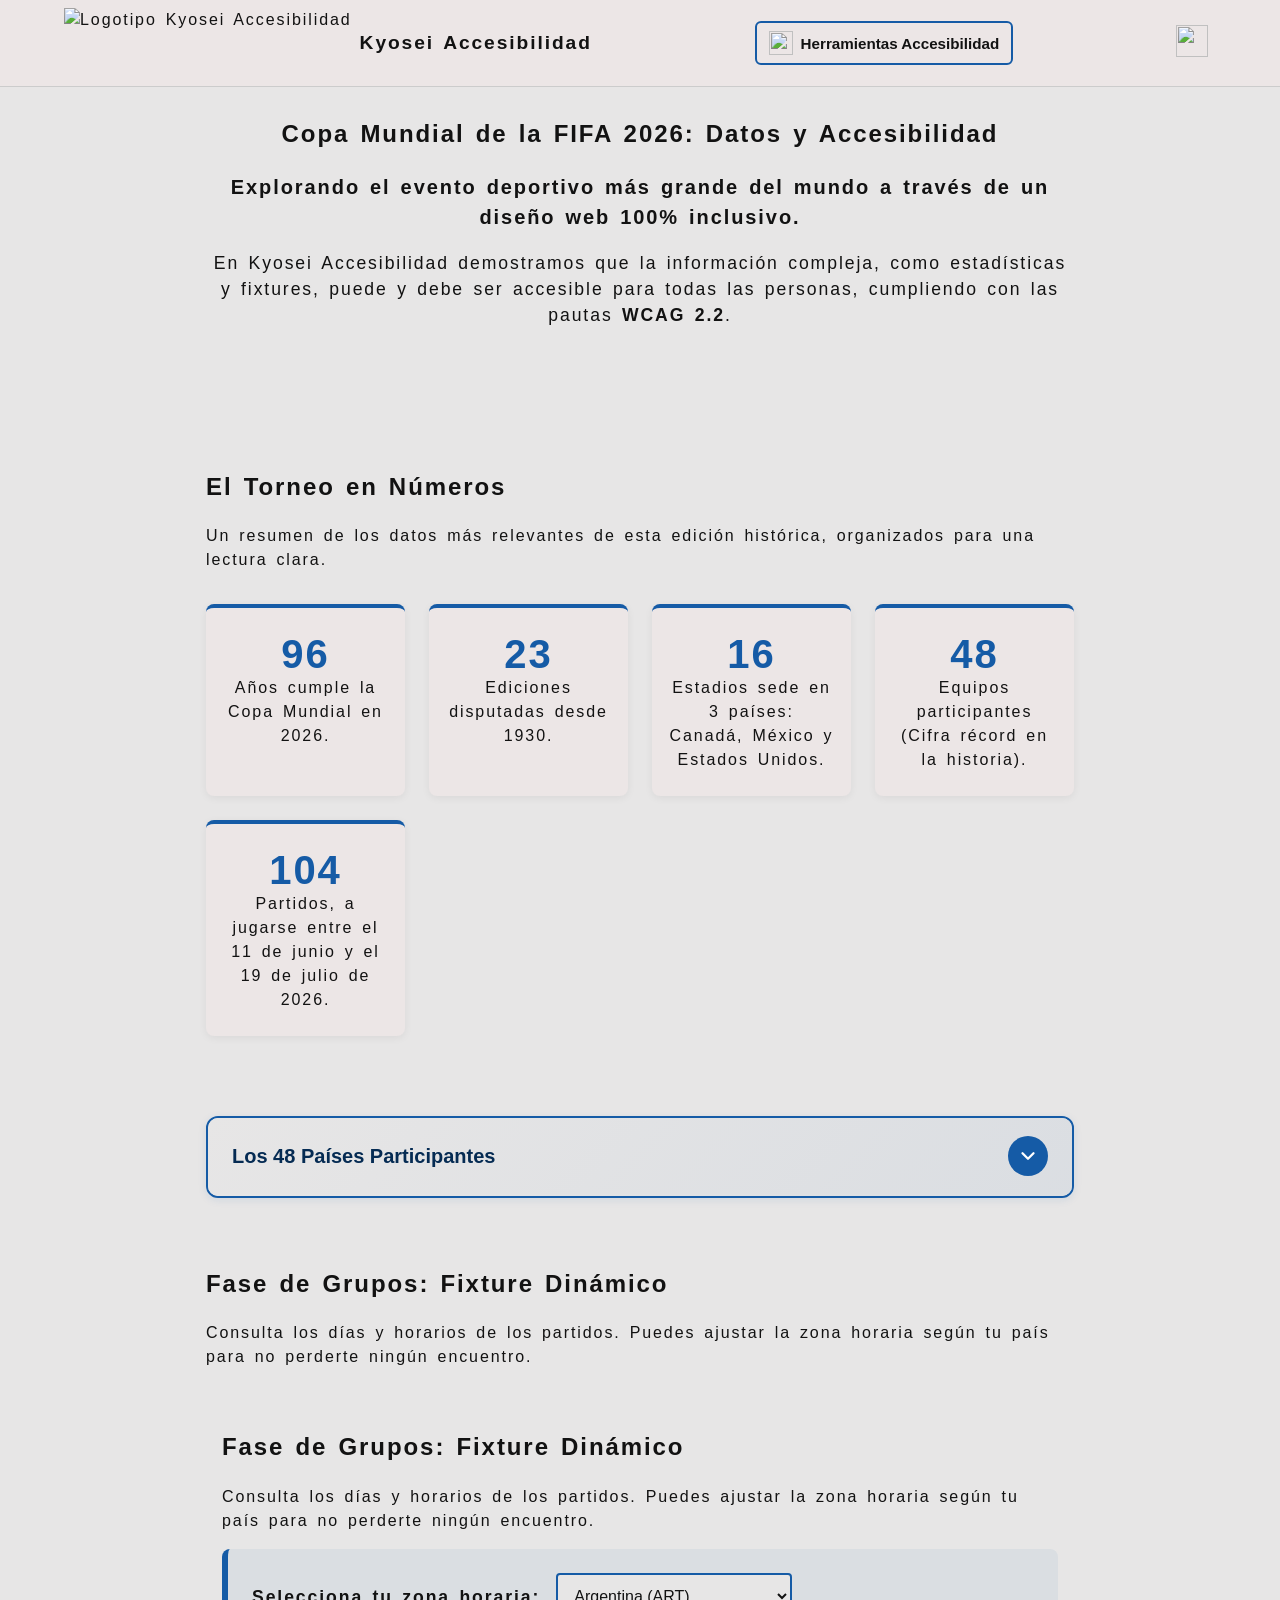
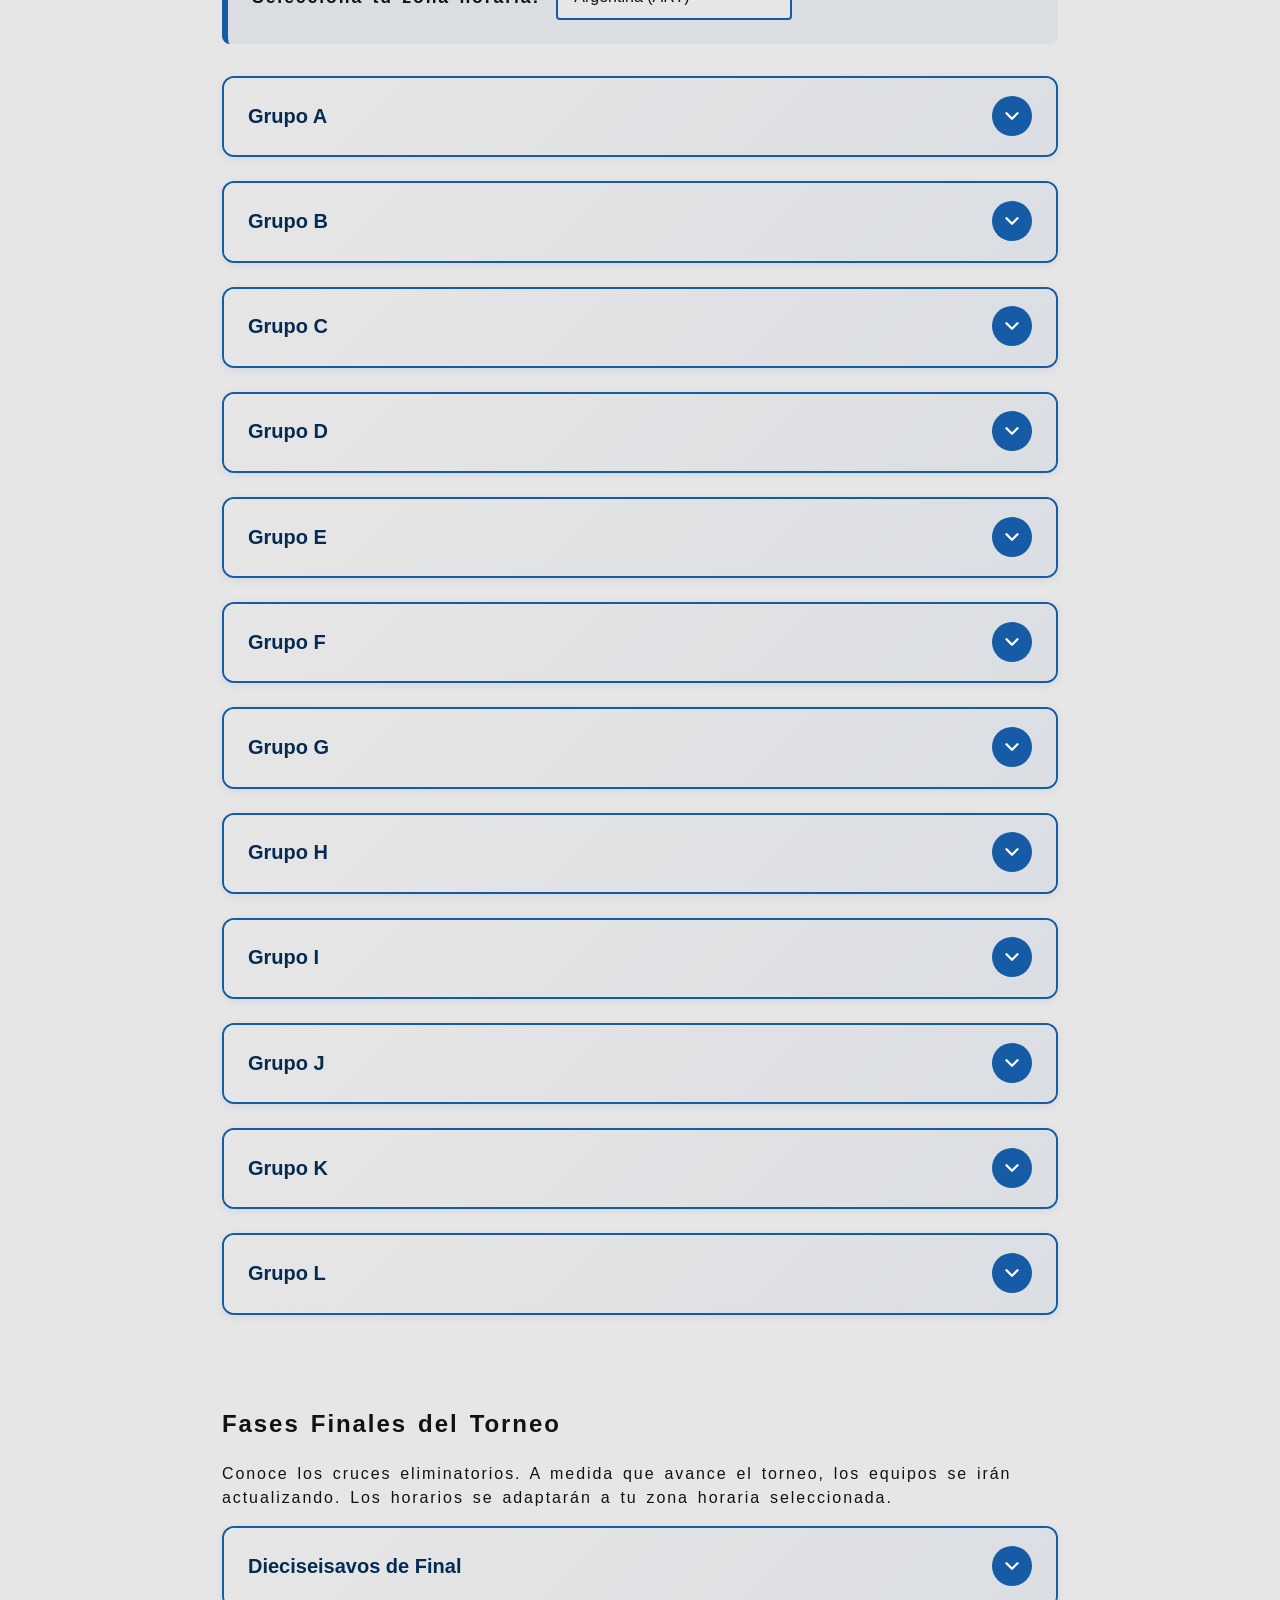
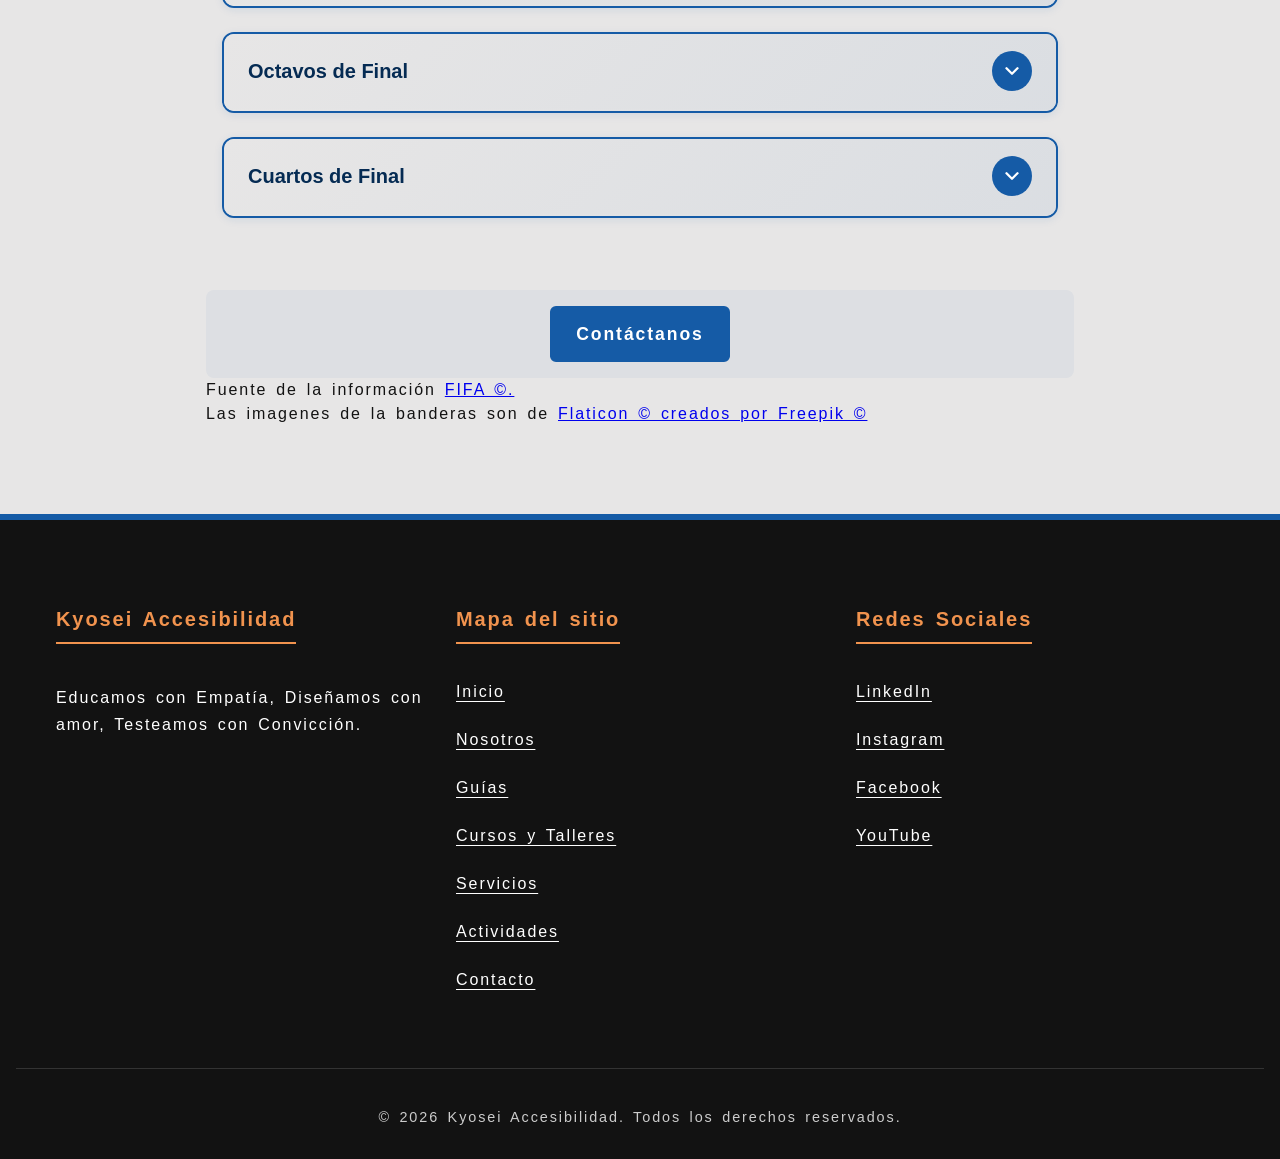
==== index.html @ 1a87c2c5 "DieciseisavosDeFinal" ====
<!DOCTYPE html>
<html lang="es">
<head>
    <meta charset="UTF-8">
    <meta name="viewport" content="width=device-width, initial-scale=1.0">
    <title>Copa Mundial FIFA 2026 Accesible | Kyosei Accesibilidad</title>
    <link rel="icon" type="image/png" sizes="32x32" href="/./img/iconologo.ico">

    <link rel="stylesheet" href="style.css">

    <meta name="description" content="Toda la información sobre la Copa Mundial de la FIFA 2026, presentada bajo estrictos estándares de accesibilidad digital WCAG 2.2.">
    <meta name="keywords" content="Mundial 2026, FIFA, accesibilidad digital, WCAG 2.2, diseño inclusivo, países participantes mundial">
    <meta name="author" content="Kyosei Accesibilidad">
    <link rel="canonical" href="https://www.kyoseiaccesibilidad.com/index.html">

    <meta name="accessibility" content="WCAG 2.2 AAA">
    <meta name="dcterms.rightsHolder" content="Kyosei Accesibilidad">
</head>
<body>
<header class="main-header" id="header-root">
    <div class="header-container">
        <a href="/./index.html" class="logo-link">
            <img src="/./img/logo-kyosei-con-fondo-circular.png" alt="Logotipo Kyosei Accesibilidad" class="logo-img" height="60">
            <span class="company-name">Kyosei Accesibilidad</span>
        </a>

        <nav id="main-menu" class="main-nav" aria-label="Menú principal de navegación">
            <ul class="nav-list">
                <li><a href="/./index.html" class="nav-link">Inicio</a></li>
                <li><a href="/./pages/nosotros.html" class="nav-link">Nosotros</a></li>
                <li><a href="/./pages/recursos.html" class="nav-link">Recursos</a></li> 
                <li><a href="/./pages/cursosytalleres.html" class="nav-link">Cursos y Talleres</a></li>
                <li><a href="/./pages/servicios.html" class="nav-link current" aria-current="page">Servicios</a></li>
                <li><a href="/./pages/actividades.html" class="nav-link">Actividades</a></li>
                <li><a href="/./pages/contacto.html" class="nav-link">Contacto</a></li>
            </ul>
        </nav>

        <div class="accessibility-wrapper">
                <button id="acc-menu-toggle" class="btn-tools" aria-controls="acc-panel" aria-expanded="false" aria-haspopup="dialog">
                    <img src="/./img/accesibilidad-universal.svg" alt="" class="icon-img" aria-hidden="true" width="24" height="24">
                    <span class="visible-text">Herramientas Accesibilidad</span>
                </button>
                
                <div id="acc-panel" class="acc-panel" role="dialog" aria-labelledby="acc-title" hidden>
                    <h2 id="acc-title" class="sr-only">Panel de preferencias de accesibilidad</h2>
                    <button type="button" id="accCloseBtn" class="acc-close-btn" aria-label="Cerrar panel de accesibilidad">
                        <span aria-hidden="true">&times;</span>
                    </button>
                    
                    <div class="acc-control-group">
                        <span class="acc-label" id="theme-label">Tema Visual</span>
                            <button type="button" id="dark-mode-toggle" class="acc-btn-full" aria-pressed="false">
                                 Activar Modo Oscuro
                             </button>
                    </div>

                    <fieldset class="acc-control-group">
                    <legend class="acc-label">Tamaño de texto</legend>
                    <div class="acc-btn-row">
                        <button type="button" id="btn-fs-decrease" aria-describedby="desc-fs-decrease">A-</button>
                        <span id="desc-fs-decrease" class="sr-only">Reducir tamaño de texto</span>
                        <button type="button" id="btn-fs-reset" aria-describedby="desc-fs-reset">A</button>
                        <span id="desc-fs-reset" class="sr-only">Restablecer tamaño de texto</span>
                        <button type="button" id="btn-fs-increase" aria-describedby="desc-fs-increase">A+</button>
                        <span id="desc-fs-increase" class="sr-only">Aumentar tamaño de texto</span>
                    </div>
                </fieldset>
                    <fieldset class="acc-control-group">
                        <legend class="acc-label">Interlineado</legend>
                        <div class="acc-btn-row">
                            <button type="button" id="btn-lh-decrease" aria-describedby="desc-lh-decrease">↔-</button>
                            <span id="desc-lh-decrease" class="sr-only">Reducir interlineado</span>
                            <button type="button" id="btn-lh-reset" aria-describedby="desc-lh-reset">↔</button>
                            <span id="desc-lh-reset" class="sr-only">Restablecer interlineado</span>
                            <button type="button" id="btn-lh-increase" aria-describedby="desc-lh-increase">↔+</button>
                            <span id="desc-lh-increase" class="sr-only">Aumentar interlineado</span>
                        </div>
                    </fieldset>

                    <fieldset class="acc-control-group">
                        <legend class="acc-label">Espaciado de letras</legend>
                        <div class="acc-btn-row">
                            <button type="button" id="btn-ls-decrease" aria-describedby="desc-ls-decrease">T-</button>
                            <span id="desc-ls-decrease" class="sr-only">Reducir espaciado de letras</span>
                            <button type="button" id="btn-ls-reset" aria-describedby="desc-ls-reset">T</button>
                            <span id="desc-ls-reset" class="sr-only">Restablecer espaciado de letras</span>
                            <button type="button" id="btn-ls-increase" aria-describedby="desc-ls-increase">T+</button>
                            <span id="desc-ls-increase" class="sr-only">Aumentar espaciado de letras</span>
                        </div>
                    </fieldset>
                   
                    <div class="acc-control-group">
                        <span class="acc-label" id="ruler-label">Ayudas de lectura</span>
                        <button type="button" id="toggle-ruler" class="acc-btn-full" aria-pressed="false">
                            Activar Regla de Lectura
                        </button>
                    </div>
                </div>
            </div>

            <button type="button" id="mobile-menu-toggle" class="icon-button mobile-menu-toggle" aria-controls="main-menu" aria-expanded="false" aria-label="Abrir menú de navegación">
                <img src="/img/menu_burger.svg" alt="" class="burger-icon" aria-hidden="true" width="32" height="32">
            </button>
        </div>
</header>    


<main id="main-content" tabindex="-1">
    
    <section class="fixture-intro content-wrapper">
        <h1 id="fixture-title">Copa Mundial de la FIFA 2026: Datos y Accesibilidad</h1>
        <p class="hero-lead">
            Explorando el evento deportivo más grande del mundo a través de un diseño web 100% inclusivo.
        </p>
        <p class="hero-description">
            En Kyosei Accesibilidad demostramos que la información compleja, como estadísticas y fixtures, puede y debe ser accesible para todas las personas, cumpliendo con las pautas <strong>WCAG 2.2</strong>.
                </p>
    </section>

    <section class="resource-section" aria-labelledby="titulo-estadisticas">
        <h2 id="titulo-estadisticas">El Torneo en Números</h2>
        <p>Un resumen de los datos más relevantes de esta edición histórica, organizados para una lectura clara.</p>
        
        <ul class="stats-grid" aria-label="Estadísticas principales del Mundial 2026">
            <li class="stat-card">
                <span class="stat-number">96</span>
                <span>Años cumple la Copa Mundial en 2026.</span>
            </li>
            <li class="stat-card">
                <span class="stat-number">23</span>
                <span>Ediciones disputadas desde 1930.</span>
            </li>
            <li class="stat-card">
                <span class="stat-number">16</span>
                <span>Estadios sede en 3 países: Canadá, México y Estados Unidos.</span>
            </li>
            <li class="stat-card">
                <span class="stat-number">48</span>
                <span>Equipos participantes (Cifra récord en la historia).</span>
            </li>
            <li class="stat-card">
                <span class="stat-number">104</span>
                <span>Partidos, a jugarse entre el 11 de junio y el 19 de julio de 2026.</span>
            </li>
        </ul>
    </section>

    <section class="resource-section" aria-labelledby="titulo-paises-participantes">
        <div class="accessible-accordion">
            <h2 id="titulo-paises-participantes" class="accordion-heading">
                <button
                    class="accordion-trigger"
                    aria-expanded="false"
                    aria-controls="panel-paises"
                    id="btn-paises"
                >
                    <span class="accordion-title-text">Los 48 Países Participantes</span>
                    <span class="accordion-chevron" aria-hidden="true">
                        <svg viewBox="0 0 24 24" width="22" height="22" focusable="false" aria-hidden="true">
                            <polyline points="6 9 12 15 18 9" stroke="currentColor" stroke-width="2.5" stroke-linecap="round" stroke-linejoin="round" fill="none"/>
                        </svg>
                    </span>
                </button>
            </h2>

            <div 
                class="accordion-panel"
                id="panel-paises"
                role="region"
                aria-labelledby="btn-paises"
                hidden
            >
                <div class="accordion-panel-inner">
                    <h3>Lista Oficial de Selecciones Clasificadas</h3>
                    <p>A continuación se detallan las 48 selecciones que competirán en el Mundial 2026, ordenadas alfabéticamente.</p>
                    
                    <ul class="countries-grid">
                        <li>Alemania <img src="./mundial/alemania.png" alt=" "></li>
                        <li>Arabia Saudita <img src="./mundial/arabia-saudita.png" alt=" "></li>
                        <li>Argelia <img src="./mundial/argelia.png" alt=""></li>
                        <li>Argentina <img src="./mundial/argentina.png" alt=""></li>
                        <li>Australia <img src="./mundial/australia.png" alt=""></li>
                        <li>Austria <img src="./mundial/austria.png" alt=""></li>
                        <li>Bélgica <img src="./mundial/belgica.png" alt=""></li>
                        <li>Bosnia y Herzegovina <img src="./mundial/bosnia-y-herzegovina.png" alt=""></li>
                        <li>Brasil <img src="./mundial/brasil.png" alt=""></li>
                        <li>Cabo Verde <img src="./mundial/cabo-verde (1).png" alt=""></li>
                        <li>Canadá <img src="./mundial/canada" alt=""></li>
                        <li>Colombia <img src="./mundial/colombia.png" alt=""></li>
                        <li>Corea del Sur <img src="./mundial/corea-del-sur.png" alt=""></li>
                        <li>Costa de Marfil <img src="./mundial/costa-de-marfil.png" alt=""></li>
                        <li>Croacia <img src="./mundial/croacia.png" alt=""></li>
                        <li>Curazao <img src="./mundial/curazao.png" alt=""></li>
                        <li>Ecuador <img src="./mundial/ecuador.png" alt=""></li>
                        <li>Egipto <img src="./mundial/egipto.png" alt=""></li>
                        <li>Escocia <img src="./mundial/escocia.png" alt=""></li>
                        <li>España <img src="./mundial/espania.png" alt=""></li>
                        <li>Estados Unidos <img src="./mundial/estados-unidos.png" alt=""></li>
                        <li>Francia <img src="./mundial/francia.png" alt=""></li>
                        <li>Ghana <img src="./mundial/ghana.png" alt=""></li>
                        <li>Haití <img src="./mundial/haiti.png" alt=""></li>
                        <li>Inglaterra <img src="./mundial/reino-unido.png" alt=""></li>
                        <li>Irak <img src="./mundial/irak.png" alt=""></li>
                        <li>Irán <img src="./mundial/iran.png" alt=""></li>
                        <li>Japón <img src="./mundial/japon.png" alt=""></li>
                        <li>Jordania <img src="./mundial/jordania.png" alt=""></li>
                        <li>Marruecos <img src="./mundial/marruecos.png" alt=""></li>
                        <li>México <img src="./mundial/mexico.png" alt=""></li>
                        <li>Noruega <img src="./mundial/noruega.png" alt=""></li>
                        <li>Nueva Zelanda <img src="./mundial/nueva-zelanda.png" alt=""></li>
                        <li>Países Bajos <img src="./mundial/paises-bajos.png" alt=""></li>
                        <li>Panamá <img src="./mundial/panama.png" alt=""></li>
                        <li>Paraguay <img src="./mundial/paraguay.png" alt=""></li>
                        <li>Portugal <img src="./mundial/portugal.png" alt=""></li>
                        <li>Qatar <img src="./mundial/qatar.png" alt=""></li>
                        <li>República Checa <img src="./mundial/republica-checa.png" alt=""></li>
                        <li>República del Congo <img src="./mundial/republica-democratica-del-congo.png" alt=""></li>
                        <li>Senegal <img src="./mundial/senegal.png" alt=""></li>
                        <li>Sudáfrica <img src="./mundial/sudafrica.png" alt=""></li>
                        <li>Suecia <img src="./mundial/suecia.png" alt=""></li>
                        <li>Suiza <img src="./mundial/suiza.png" alt=""></li>
                        <li>Túnez <img src="./mundial/tunez.png" alt=""></li>
                        <li>Turquía <img src="./mundial/turkia.png" alt=""></li>
                        <li>Uruguay <img src="./mundial/uruguay.png" alt=""></li>
                        <li>Uzbekistán <img src="./mundial/uzbekistan.png" alt=""></li>
                    </ul>
                </div>
            </div>
        </div>
    </section>
    <!-- SECCIÓN: FASE DE GRUPOS Y ZONA HORARIA -->
    <section class="resource-section" aria-labelledby="titulo-grupos">
        <h2 id="titulo-grupos">Fase de Grupos: Fixture Dinámico</h2>
        <p>Consulta los días y horarios de los partidos. Puedes ajustar la zona horaria según tu país para no perderte ningún encuentro.</p>

        <!-- Controles de Zona Horaria Accesibles -->
        <!-- <div class="timezone-container">
            <label for="timezone-select">Selecciona tu zona horaria:</label>
            <select id="timezone-select">
                <option value="America/Argentina/Buenos_Aires" selected>Argentina (ART)</option>
                <option value="America/Mexico_City">México (CDMX)</option>
                <option value="America/Bogota">Colombia / Perú / Ecuador</option>
                <option value="Europe/Madrid">España (Península)</option>
                <option value="America/New_York">Estados Unidos (Este)</option>
            </select>
        </div> -->

        <!-- Región viva ARIA: Anuncia a los lectores de pantalla cuando cambia la hora -->
        <div id="tz-announcer" class="sr-only" aria-live="polite"></div>

<section class="resource-section" aria-labelledby="titulo-grupos">
        <h2 id="titulo-grupos">Fase de Grupos: Fixture Dinámico</h2>
        <p>Consulta los días y horarios de los partidos. Puedes ajustar la zona horaria según tu país para no perderte ningún encuentro.</p>

        <div class="timezone-container">
            <label for="timezone-select">Selecciona tu zona horaria:</label>
            <select id="timezone-select" aria-controls="tz-announcer">
                <option value="America/Argentina/Buenos_Aires" selected>Argentina (ART)</option>
                <option value="America/Mexico_City">México (CDMX)</option>
                <option value="America/Bogota">Colombia / Perú / Ecuador</option>
                <option value="Europe/Madrid">España (Península)</option>
                <option value="America/New_York">Estados Unidos (Este)</option>
            </select>
        </div>

        <div id="tz-announcer" class="sr-only" aria-live="polite" aria-atomic="true"></div>

        <div class="accessible-accordion group-section" style="margin-bottom: 1.5rem;">
            <h3 id="grupo-a-title" class="accordion-heading">
                <button
                    class="accordion-trigger"
                    aria-expanded="false"
                    aria-controls="panel-grupo-a"
                    id="btn-grupo-a"
                >
                    <span class="accordion-title-text">Grupo A</span>
                    <span class="accordion-chevron" aria-hidden="true">
                        <svg viewBox="0 0 24 24" width="22" height="22" focusable="false" aria-hidden="true">
                            <polyline points="6 9 12 15 18 9" stroke="currentColor" stroke-width="2.5" stroke-linecap="round" stroke-linejoin="round" fill="none"/>
                        </svg>
                    </span>
                </button>
            </h3>

            <div 
                class="accordion-panel"
                id="panel-grupo-a"
                role="region"
                aria-labelledby="btn-grupo-a"
                hidden
            >
            <!-- ------------
                  Grupo A
            -------------- -->
                <div class="accordion-panel-inner">
                    <div class="table-responsive-wrapper" tabindex="0" role="region" aria-labelledby="btn-grupo-a">
                        <table class="accessible-fixture-table accessible-table">
                            <caption class="sr-only">Calendario de partidos del Grupo A, detallando fecha, horario, equipos locales y visitantes.</caption>
                            <div class="group-teams-summary">
                                <h4>Equipos que conforman el Grupo A</h4>
                                <ul class="countries-grid" aria-label="Países del Grupo A">
                                    <li class="country-name-match">⚽ México</li>
                                    <li class="country-name-match">⚽ Corea del Sur</li>
                                    <li class="country-name-match">⚽ República Checa</li>
                                    <li class="country-name-match">⚽ Sudáfrica</li>
                                </ul>
                            </div>
                            <thead>
                                <tr>
                                    <th scope="col">Fecha</th>
                                    <th scope="col">Hora (local)</th>
                                    <th scope="col">Equipo local</th>
                                    <th scope="col">Equipo visitante</th>
                                    <th scope="col">Sede</th>
                                    <th scope="col">Resultado</th>
                                </tr>
                            </thead>
                            <tbody>
                                <!-- partido 1 -->
                                <tr class="highlight-row">
                                    <td>11 de junio</td>
                                    <td><time datetime="2026-06-11T23:00:00Z" data-utc="2026-06-11T23:00:00Z">16:00</time></td>
                                    <th>México</th>
                                    <td>Nueva Zelanda</td>
                                    <td>Ciudad de México</td>
                                    <td>–</td>
                                </tr>
                                <!-- partido 2 -->
                                <tr class="highlight-row">
                                    <td>11 de junio</td>
                                    <td><time datetime="2026-06-12T23:00:00Z" data-utc="2026-06-12T23:00:00Z">23:00</time></td>
                                    <th scope="row">Corea del Sur</th>
                                    <td>República Checa</td>
                                    <td>Guadalajara</td>
                                    <td>–</td>
                                </tr>
                                <!-- partido 3 -->
                                <tr class="highlight-row">
                                    <td>18 de junio</td>
                                    <td><time datetime="2026-06-17T23:00:00Z" data-utc="2026-06-17T23:00:00Z">13:00</time></td>
                                    <th scope="row">República Checa</th>
                                    <td>Sudáfrica</td>
                                    <td>Atlanta</td>
                                    <td>–</td>
                                </tr>
                                <!-- partido 4 -->
                                <tr class="highlight-row">
                                    <td>18 de junio</td>
                                    <td><time datetime="2026-06-18T23:00:00Z" data-utc="2026-06-18T23:00:00Z">22:00</time></td>
                                    <th scope="row">México</th>
                                    <td>Corea del Sur</td>
                                    <td>Guadalajara</td>
                                    <td>–</td>
                                </tr>
                                <!-- partido 5 -->
                                <tr class="highlight-row">
                                    <td>24 de junio</td>
                                    <td><time datetime="2026-06-23T22:00:00Z" data-utc="2026-06-23T22:00:00Z">22:00</time></td>
                                    <th scope="row">República Checa</th>
                                    <td>México</td>
                                    <td>Ciudad de México</td>
                                    <td>–</td>
                                </tr>
                                <!-- partido 6 -->
                                <tr class="highlight-row">
                                    <td>24 de junio</td>
                                    <td><time datetime="2026-06-24T01:00:00Z" data-utc="2026-06-24T01:00:00Z">22:00</time></td>
                                    <th scope="row">Sudáfrica </th>
                                    <td>Corea del Sur</td>
                                    <td>Guadalupe</td>
                                    <td>–</td>
                                </tr>
                            </tbody>
                        </table>
                    </div>
                </div>
            </div>
        </div>
            <!-- ------------
                  Grupo B
            -------------- -->

        <div class="accessible-accordion group-section" style="margin-bottom: 1.5rem;">
            <h3 id="grupo-b-title" class="accordion-heading">
                <button
                    class="accordion-trigger"
                    aria-expanded="false"
                    aria-controls="panel-grupo-b"
                    id="btn-grupo-b"
                >
                    <span class="accordion-title-text">Grupo B</span>
                    <span class="accordion-chevron" aria-hidden="true">
                        <svg viewBox="0 0 24 24" width="22" height="22" focusable="false" aria-hidden="true">
                            <polyline points="6 9 12 15 18 9" stroke="currentColor" stroke-width="2.5" stroke-linecap="round" stroke-linejoin="round" fill="none"/>
                        </svg>
                    </span>
                </button>
            </h3>

            <div 
                class="accordion-panel"
                id="panel-grupo-b"
                role="region"
                aria-labelledby="btn-grupo-b"
                hidden
            >
                <div class="accordion-panel-inner">
                    
                    <div class="group-teams-summary">
                        <h4>Equipos que conforman el Grupo B</h4>
                        <ul class="countries-grid" aria-label="Países del Grupo B">
                            <li class="country-name-match">⚽ Canadá</li>
                            <li class="country-name-match">⚽ Bosnia y Herzegovina</li>
                            <li class="country-name-match">⚽ Qatar</li>
                            <li class="country-name-match">⚽ Suiza</li>
                        </ul>
                    </div>

                    <div class="table-responsive-wrapper" tabindex="0" role="region" aria-labelledby="btn-grupo-b">
                        <table class="accessible-fixture-table accessible-table">
                            <caption class="sr-only">Calendario de partidos del Grupo B, detallando fecha, horario, equipos locales y visitantes.</caption>
                            <thead>
                                <tr>
                                    <th scope="col">Fecha</th>
                                    <th scope="col">Hora (local)</th>
                                    <th scope="col">Equipo local</th>
                                    <th scope="col">Equipo visitante</th>
                                    <th scope="col">Sede</th>
                                    <th scope="col">Resultado</th>
                                </tr>
                            </thead>
                            <tbody>
                                <tr class="highlight-row">
                                    <td>12 de junio</td>
                                    <td><time datetime="2026-06-12T19:00:00Z" data-utc="2026-06-12T19:00:00Z">16:00</time></td>
                                    <th scope="row">Canadá</th>
                                    <td>Bosnia y Herzegovina</td>
                                    <td>Toronto</td>
                                    <td>–</td>
                                </tr>
                                <tr class="highlight-row">
                                    <td>13 de junio</td>
                                    <td><time datetime="2026-06-13T22:00:00Z" data-utc="2026-06-13T22:00:00Z">13:00</time></td>
                                    <th scope="row">Qatar</th>
                                    <td>Suiza</td>
                                    <td>San Francisco</td>
                                    <td>–</td>
                                </tr>
                                <tr class="highlight-row">
                                    <td>18 de junio</td>
                                    <td><time datetime="2026-06-18T19:00:00Z" data-utc="2026-06-18T19:00:00Z">16:00</time></td>
                                    <th scope="row">Suiza</th>
                                    <td>Bosnia y Herzegovina</td>
                                    <td>Los Ángeles</td>
                                    <td>–</td>
                                </tr>
                                <tr class="highlight-row">
                                    <td>18 de junio</td>
                                    <td><time datetime="2026-06-19T22:00:00Z" data-utc="2026-06-19T22:00:00Z">19:00</time></td>
                                    <th scope="row">Canadá</th>
                                    <td>Qatar</td>
                                    <td>Vancouver</td>
                                    <td>–</td>
                                </tr>
                                <tr class="highlight-row">
                                    <td>24 de junio</td>
                                    <td><time datetime="2026-06-24T19:00:00Z" data-utc="2026-06-24T19:00:00Z">16:00</time></td>
                                    <th scope="row">Suiza</th>
                                    <td>Canada</td>
                                    <td>Vancouver</td>
                                    <td>–</td>
                                </tr>
                                <tr class="highlight-row">
                                    <td>24 de junio</td>
                                    <td><time datetime="2026-06-24T19:00:00Z" data-utc="2026-06-24T19:00:00Z">16:00</time></td>
                                    <th scope="row">Bosnia y Herzegovina</th>
                                    <td>Qatar</td>
                                    <td>Seattle</td>
                                    <td>–</td>
                                </tr>
                            </tbody>
                        </table>
                    </div>
                </div>
            </div>
        </div>

        <!-- ------------
                  Grupo C
            -------------- -->

        <div class="accessible-accordion group-section" style="margin-bottom: 1.5rem;">
            <h3 id="grupo-c-title" class="accordion-heading">
                <button
                    class="accordion-trigger"
                    aria-expanded="false"
                    aria-controls="panel-grupo-c"
                    id="btn-grupo-c"
                >
                    <span class="accordion-title-text">Grupo C</span>
                    <span class="accordion-chevron" aria-hidden="true">
                        <svg viewBox="0 0 24 24" width="22" height="22" focusable="false" aria-hidden="true">
                            <polyline points="6 9 12 15 18 9" stroke="currentColor" stroke-width="2.5" stroke-linecap="round" stroke-linejoin="round" fill="none"/>
                        </svg>
                    </span>
                </button>
            </h3>

            <div 
                class="accordion-panel"
                id="panel-grupo-c"
                role="region"
                aria-labelledby="btn-grupo-c"
                hidden
            >
                <div class="accordion-panel-inner">
                    
                    <div class="group-teams-summary">
                        <h4>Equipos que conforman el Grupo C</h4>
                        <ul class="countries-grid" aria-label="Países del Grupo C">
                            <li class="country-name-match">⚽ Brasil</li>
                            <li class="country-name-match">⚽ Marruecos</li>
                            <li class="country-name-match">⚽ Haití</li>
                            <li class="country-name-match">⚽ Escocia</li>
                        </ul>
                    </div>

                    <div class="table-responsive-wrapper" tabindex="0" role="region" aria-labelledby="btn-grupo-c">
                        <table class="accessible-fixture-table accessible-table">
                            <caption class="sr-only">Calendario de partidos del Grupo C, detallando fecha, horario, equipos locales y visitantes.</caption>
                            <thead>
                                <tr>
                                    <th scope="col">Fecha</th>
                                    <th scope="col">Hora (local)</th>
                                    <th scope="col">Equipo local</th>
                                    <th scope="col">Equipo visitante</th>
                                    <th scope="col">Sede</th>
                                    <th scope="col">Resultado</th>
                                </tr>
                            </thead>
                            <tbody>
                                <tr class="highlight-row">
                                    <td>13 de junio</td>
                                    <td><time datetime="2026-06-13T22:00:00Z" data-utc="2026-06-13T22:00:00Z">18:00</time></td>
                                    <th scope="row">Brasil</th>
                                    <td>Marruecos</td>
                                    <td>Nueva Jersey</td>
                                    <td>–</td>
                                </tr>
                                <tr class="highlight-row">
                                    <td>13 de junio</td>
                                    <td><time datetime="2026-06-14T01:00:00Z" data-utc="2026-06-14T01:00:00Z">21:00</time></td>
                                    <th scope="row">Haití</th>
                                    <td>Escocia</td>
                                    <td>Boston</td>
                                    <td>–</td>
                                </tr>
                                <tr class="highlight-row">
                                    <td>19 de junio</td>
                                    <td><time datetime="2026-06-19T22:00:00Z" data-utc="2026-06-19T22:00:00Z">18:00</time></td>
                                    <th scope="row">Escocia</th>
                                    <td>Marruecos</td>
                                    <td>Boston</td>
                                    <td>–</td>
                                </tr>
                                <tr class="highlight-row">
                                    <td>19 de junio</td>
                                    <td><time datetime="2026-06-20T01:00:00Z" data-utc="2026-06-20T01:00:00Z">21:00</time></td>
                                    <th scope="row">Brasil</th>
                                    <td>Haití</td>
                                    <td>Filadelfia</td>
                                    <td>–</td>
                                </tr>
                                <tr class="highlight-row">
                                    <td>24 de junio</td>
                                    <td><time datetime="2026-06-24T22:00:00Z" data-utc="2026-06-24T22:00:00Z">18:00</time></td>
                                    <th scope="row">Brasil</th>
                                    <td>Escocia</td>
                                    <td>Miami</td>
                                    <td>–</td>
                                </tr>
                                <tr class="highlight-row">
                                    <td>24 de junio</td>
                                    <td><time datetime="2026-06-24T22:00:00Z" data-utc="2026-06-24T22:00:00Z">18:00</time></td>
                                    <th scope="row">Marruecos</th>
                                    <td>Haití</td>
                                    <td>Atlanta</td>
                                    <td>–</td>
                                </tr>
                            </tbody>
                        </table>
                    </div>
                </div>
            </div>
        </div>
        
<!-- ----------------
Grupo D
--------------- -->
<div class="accessible-accordion group-section" style="margin-bottom: 1.5rem;">
            <h3 id="grupo-d-title" class="accordion-heading">
                <button
                    class="accordion-trigger"
                    aria-expanded="false"
                    aria-controls="panel-grupo-d"
                    id="btn-grupo-d"
                >
                    <span class="accordion-title-text">Grupo D</span>
                    <span class="accordion-chevron" aria-hidden="true">
                        <svg viewBox="0 0 24 24" width="22" height="22" focusable="false" aria-hidden="true">
                            <polyline points="6 9 12 15 18 9" stroke="currentColor" stroke-width="2.5" stroke-linecap="round" stroke-linejoin="round" fill="none"/>
                        </svg>
                    </span>
                </button>
            </h3>

            <div 
                class="accordion-panel"
                id="panel-grupo-d"
                role="region"
                aria-labelledby="btn-grupo-d"
                hidden
            >
                <div class="accordion-panel-inner">
                    
                    <div class="group-teams-summary">
                        <h4>Equipos que conforman el Grupo D</h4>
                        <ul class="countries-grid" aria-label="Países del Grupo D">
                            <li class="country-name-match">⚽ Estados Unidos</li>
                            <li class="country-name-match">⚽ Paraguay</li>
                            <li class="country-name-match">⚽ Australia</li>
                            <li class="country-name-match">⚽ Turquía</li>
                        </ul>
                    </div>

                    <div class="table-responsive-wrapper" tabindex="0" role="region" aria-labelledby="btn-grupo-d">
                        <table class="accessible-fixture-table accessible-table">
                            <caption class="sr-only">Calendario de partidos del Grupo D, detallando fecha, horario, equipos locales y visitantes.</caption>
                            <thead>
                                <tr>
                                    <th scope="col">Fecha</th>
                                    <th scope="col">Hora (local)</th>
                                    <th scope="col">Equipo local</th>
                                    <th scope="col">Equipo visitante</th>
                                    <th scope="col">Sede</th>
                                    <th scope="col">Resultado</th>
                                </tr>
                            </thead>
                            <tbody>
                                <tr class="highlight-row">
                                    <td>12 de junio</td>
                                    <td><time datetime="2026-06-13T04:00:00Z" data-utc="2026-06-13T04:00:00Z">21:00</time></td>
                                    <th scope="row">Estados Unidos</th>
                                    <td>Paraguay</td>
                                    <td>Los Angeles</td>
                                    <td>–</td>
                                </tr>
                                <tr class="highlight-row">
                                    <td>13 de junio</td>
                                    <td><time datetime="2026-06-13T07:00:00Z" data-utc="2026-06-13T07:00:00Z">00:00</time></td>
                                    <th scope="row">Australia</th>
                                    <td>Turquía</td>
                                    <td>Vancouver</td>
                                    <td>–</td>
                                </tr>
                                <tr class="highlight-row">
                                    <td>19 de junio</td>
                                    <td><time datetime="2026-06-19T22:00:00Z" data-utc="2026-06-19T22:00:00Z">15:00</time></td>
                                    <th scope="row">Estados Unidos</th>
                                    <td>Australia</td>
                                    <td>Seattle</td>
                                    <td>–</td>
                                </tr>
                                <tr class="highlight-row">
                                    <td>19 de junio</td>
                                    <td><time datetime="2026-06-19T07:00:00Z" data-utc="2026-06-19T07:00:00Z">00:00</time></td>
                                    <th scope="row">Turquía</th>
                                    <td>Paraguay</td>
                                    <td>San Francisco</td>
                                    <td>–</td>
                                </tr>
                                <tr class="highlight-row">
                                    <td>25 de junio</td>
                                    <td><time datetime="2026-06-26T05:00:00Z" data-utc="2026-06-26T05:00:00Z">22:00</time></td>
                                    <th scope="row">Turquía</th>
                                    <td>Estados Unidos</td>
                                    <td>Los Angeles</td>
                                    <td>–</td>
                                </tr>
                                <tr class="highlight-row">
                                    <td>25 de junio</td>
                                    <td><time datetime="2026-06-26T05:00:00Z" data-utc="2026-06-26T05:00:00Z">22:00</time></td>
                                    <th scope="row">Paraguay</th>
                                    <td>Australia</td>
                                    <td>San Francisco</td>
                                    <td>–</td>
                                </tr>
                            </tbody>
                        </table>
                    </div>
                </div>
            </div>
        </div>
<!-- ----------------
Grupo E
--------------- -->
<div class="accessible-accordion group-section" style="margin-bottom: 1.5rem;">
            <h3 id="grupo-e-title" class="accordion-heading">
                <button
                    class="accordion-trigger"
                    aria-expanded="false"
                    aria-controls="panel-grupo-e"
                    id="btn-grupo-e"
                >
                    <span class="accordion-title-text">Grupo E</span>
                    <span class="accordion-chevron" aria-hidden="true">
                        <svg viewBox="0 0 24 24" width="22" height="22" focusable="false" aria-hidden="true">
                            <polyline points="6 9 12 15 18 9" stroke="currentColor" stroke-width="2.5" stroke-linecap="round" stroke-linejoin="round" fill="none"/>
                        </svg>
                    </span>
                </button>
            </h3>

            <div 
                class="accordion-panel"
                id="panel-grupo-e"
                role="region"
                aria-labelledby="btn-grupo-e"
                hidden
            >
                <div class="accordion-panel-inner">
                    
                    <div class="group-teams-summary">
                        <h4>Equipos que conforman el Grupo E</h4>
                        <ul class="countries-grid" aria-label="Países del Grupo E">
                            <li class="country-name-match">⚽ Alemania</li>
                            <li class="country-name-match">⚽ Curazao</li>
                            <li class="country-name-match">⚽ Costa de Marfil</li>
                            <li class="country-name-match">⚽ Ecuador</li>
                        </ul>
                    </div>

                    <div class="table-responsive-wrapper" tabindex="0" role="region" aria-labelledby="btn-grupo-e">
                        <table class="accessible-fixture-table accessible-table">
                            <caption class="sr-only">Calendario de partidos del Grupo E, detallando fecha, horario, equipos locales y visitantes.</caption>
                            <thead>
                                <tr>
                                    <th scope="col">Fecha</th>
                                    <th scope="col">Hora (local)</th>
                                    <th scope="col">Equipo local</th>
                                    <th scope="col">Equipo visitante</th>
                                    <th scope="col">Sede</th>
                                    <th scope="col">Resultado</th>
                                </tr>
                            </thead>
                            <tbody>
                                <tr class="highlight-row">
                                    <td>14 de junio</td>
                                    <td><time datetime="2026-06-14T18:00:00Z" data-utc="2026-06-14T18:00:00Z">13:00</time></td>
                                    <th scope="row">Alemania</th>
                                    <td>Curazao</td>
                                    <td>Houston</td>
                                    <td>–</td>
                                </tr>
                                <tr class="highlight-row">
                                    <td>14 de junio</td>
                                    <td><time datetime="2026-06-14T23:00:00Z" data-utc="2026-06-14T23:00:00Z">19:00</time></td>
                                    <th scope="row">Costa de Marfil</th>
                                    <td>Ecuador</td>
                                    <td>Filadelfia</td>
                                    <td>–</td>
                                </tr>
                                <tr class="highlight-row">
                                    <td>20 de junio</td>
                                    <td><time datetime="2026-06-20T20:00:00Z" data-utc="2026-06-20T20:00:00Z">16:00</time></td>
                                    <th scope="row">Alemania</th>
                                    <td>Costa de Marfil</td>
                                    <td>Toronto</td>
                                    <td>–</td>
                                </tr>
                                <tr class="highlight-row">
                                    <td>20 de junio</td>
                                    <td><time datetime="2026-06-21T03:00:00Z" data-utc="2026-06-21T03:00:00Z">22:00</time></td>
                                    <th scope="row">Ecuador</th>
                                    <td>Curazao</td>
                                    <td>Kansas</td>
                                    <td>–</td>
                                </tr>
                                <tr class="highlight-row">
                                    <td>25 de junio</td>
                                    <td><time datetime="2026-06-25T20:00:00Z" data-utc="2026-06-25T20:00:00Z">16:00</time></td>
                                    <th scope="row">Curazao</th>
                                    <td>Costa de Marfil</td>
                                    <td>Filadelfia</td>
                                    <td>–</td>
                                </tr>
                                <tr class="highlight-row">
                                    <td>25 de junio</td>
                                    <td><time datetime="2026-06-25T20:00:00Z" data-utc="2026-06-25T20:00:00Z">16:00</time></td>
                                    <th scope="row">Ecuador</th>
                                    <td>Alemania</td>
                                    <td>New Jersey</td>
                                    <td>–</td>
                                </tr>
                            </tbody>
                        </table>
                    </div>
                </div>
            </div>
        </div>

        <!-- ------------Grupo F -->
        <div class="accessible-accordion group-section" style="margin-bottom: 1.5rem;">
            <h3 id="grupo-f-title" class="accordion-heading">
                <button
                    class="accordion-trigger"
                    aria-expanded="false"
                    aria-controls="panel-grupo-f"
                    id="btn-grupo-f"
                >
                    <span class="accordion-title-text">Grupo F</span>
                    <span class="accordion-chevron" aria-hidden="true">
                        <svg viewBox="0 0 24 24" width="22" height="22" focusable="false" aria-hidden="true">
                            <polyline points="6 9 12 15 18 9" stroke="currentColor" stroke-width="2.5" stroke-linecap="round" stroke-linejoin="round" fill="none"/>
                        </svg>
                    </span>
                </button>
            </h3>

            <div 
                class="accordion-panel"
                id="panel-grupo-f"
                role="region"
                aria-labelledby="btn-grupo-f"
                hidden
            >
                <div class="accordion-panel-inner">
                    
                    <div class="group-teams-summary">
                        <h4>Equipos que conforman el Grupo F</h4>
                        <ul class="countries-grid" aria-label="Países del Grupo F">
                            <li class="country-name-match">⚽ Países Bajos</li>
                            <li class="country-name-match">⚽ Japón</li>
                            <li class="country-name-match">⚽ Suecia</li>
                            <li class="country-name-match">⚽ Túnez</li>
                        </ul>
                    </div>

                    <div class="table-responsive-wrapper" tabindex="0" role="region" aria-labelledby="btn-grupo-f">
                        <table class="accessible-fixture-table accessible-table">
                            <caption class="sr-only">Calendario de partidos del Grupo F, detallando fecha, horario, equipos locales y visitantes.</caption>
                            <thead>
                                <tr>
                                    <th scope="col">Fecha</th>
                                    <th scope="col">Hora (local)</th>
                                    <th scope="col">Equipo local</th>
                                    <th scope="col">Equipo visitante</th>
                                    <th scope="col">Sede</th>
                                    <th scope="col">Resultado</th>
                                </tr>
                            </thead>
                            <tbody>
                                <tr class="highlight-row">
                                    <td>14 de junio</td>
                                    <td><time datetime="2026-06-14T21:00:00Z" data-utc="2026-06-14T21:00:00Z">16:00</time></td>
                                    <th scope="row">Países Bajos</th>
                                    <td>Japón</td>
                                    <td>Dallas</td>
                                    <td>–</td>
                                </tr>
                                <tr class="highlight-row">
                                    <td>14 de junio</td>
                                    <td><time datetime="2026-06-15T04:00:00Z" data-utc="2026-06-15T04:00:00Z">22:00</time></td>
                                    <th scope="row">Suecia</th>
                                    <td>Túnez</td>
                                    <td>Guadalupe</td>
                                    <td>–</td>
                                </tr>
                                <tr class="highlight-row">
                                    <td>20 de junio</td>
                                    <td><time datetime="2026-06-20T18:00:00Z" data-utc="2026-06-20T18:00:00Z">13:00</time></td>
                                    <th scope="row">Países Bajos</th>
                                    <td>Suecia</td>
                                    <td>Houston</td>
                                    <td>–</td>
                                </tr>
                                <tr class="highlight-row">
                                    <td>20 de junio</td>
                                    <td><time datetime="2026-06-20T06:00:00Z" data-utc="2026-06-20T06:00:00Z">00:00</time></td>
                                    <th scope="row">Túnez</th>
                                    <td>Japón</td>
                                    <td>Guadalupe</td>
                                    <td>–</td>
                                </tr>
                                <tr class="highlight-row">
                                    <td>25 de junio</td>
                                    <td><time datetime="2026-06-26T00:00:00Z" data-utc="2026-06-26T00:00:00Z">19:00</time></td>
                                    <th scope="row">Japón</th>
                                    <td>Suecia</td>
                                    <td>Dallas</td>
                                    <td>–</td>
                                </tr>
                                <tr class="highlight-row">
                                    <td>25 de junio</td>
                                    <td><time datetime="2026-06-26T00:00:00Z" data-utc="2026-06-26T00:00:00Z">19:00</time></td>
                                    <th scope="row">Túnez</th>
                                    <td>Países Bajos</td>
                                    <td>Kansas</td>
                                    <td>–</td>
                                </tr>
                            </tbody>
                        </table>
                    </div>
                </div>
            </div>
        </div>
<!-- ----------------- Grupo G--------------- -->
        <div class="accessible-accordion group-section" style="margin-bottom: 1.5rem;">
            <h3 id="grupo-g-title" class="accordion-heading">
                <button
                    class="accordion-trigger"
                    aria-expanded="false"
                    aria-controls="panel-grupo-g"
                    id="btn-grupo-g"
                >
                    <span class="accordion-title-text">Grupo G</span>
                    <span class="accordion-chevron" aria-hidden="true">
                        <svg viewBox="0 0 24 24" width="22" height="22" focusable="false" aria-hidden="true">
                            <polyline points="6 9 12 15 18 9" stroke="currentColor" stroke-width="2.5" stroke-linecap="round" stroke-linejoin="round" fill="none"/>
                        </svg>
                    </span>
                </button>
            </h3>

            <div 
                class="accordion-panel"
                id="panel-grupo-g"
                role="region"
                aria-labelledby="btn-grupo-g"
                hidden
            >
                <div class="accordion-panel-inner">
                    
                    <div class="group-teams-summary">
                        <h4>Equipos que conforman el Grupo G</h4>
                        <ul class="countries-grid" aria-label="Países del Grupo G">
                            <li class="country-name-match">⚽ Bélgica</li>
                            <li class="country-name-match">⚽ Egipto</li>
                            <li class="country-name-match">⚽ Irán</li>
                            <li class="country-name-match">⚽ Nueva Zelanda</li>
                        </ul>
                    </div>

                    <div class="table-responsive-wrapper" tabindex="0" role="region" aria-labelledby="btn-grupo-g">
                        <table class="accessible-fixture-table accessible-table">
                            <caption class="sr-only">Calendario de partidos del Grupo G, detallando fecha, horario, equipos locales y visitantes.</caption>
                            <thead>
                                <tr>
                                    <th scope="col">Fecha</th>
                                    <th scope="col">Hora (local)</th>
                                    <th scope="col">Equipo local</th>
                                    <th scope="col">Equipo visitante</th>
                                    <th scope="col">Sede</th>
                                    <th scope="col">Resultado</th>
                                </tr>
                            </thead>
                            <tbody>
                                <tr class="highlight-row">
                                    <td>15 de junio</td>
                                    <td><time datetime="2026-06-15T22:00:00Z" data-utc="2026-06-15T22:00:00Z">15:00</time></td>
                                    <th scope="row">Bélgica</th>
                                    <td>Egipto</td>
                                    <td>Seattle</td>
                                    <td>–</td>
                                </tr>
                                <tr class="highlight-row">
                                    <td>15 de junio</td>
                                    <td><time datetime="2026-06-16T04:00:00Z" data-utc="2026-06-16T04:00:00Z">21:00</time></td>
                                    <th scope="row">Irán</th>
                                    <td>Nueva Zelanda</td>
                                    <td>Los Angeles</td>
                                    <td>–</td>
                                </tr>
                                <tr class="highlight-row">
                                    <td>21 de junio</td>
                                    <td><time datetime="2026-06-21T22:00:00Z" data-utc="2026-06-21T22:00:00Z">15:00</time></td>
                                    <th scope="row">Bélgica</th>
                                    <td>Irán</td>
                                    <td>Los Angeles</td>
                                    <td>–</td>
                                </tr>
                                <tr class="highlight-row">
                                    <td>21 de junio</td>
                                    <td><time datetime="2026-06-22T04:00:00Z" data-utc="2026-06-22T04:00:00Z">21:00</time></td>
                                    <th scope="row">Nueva Zelanda</th>
                                    <td>Egipto</td>
                                    <td>Vancouver</td>
                                    <td>–</td>
                                </tr>
                                <tr class="highlight-row">
                                    <td>26 de junio</td>
                                    <td><time datetime="2026-06-27T06:00:00Z" data-utc="2026-06-27T06:00:00Z">23:00</time></td>
                                    <th scope="row">Egipto</th>
                                    <td>Irán</td>
                                    <td>Seattle</td>
                                    <td>–</td>
                                </tr>
                                <tr class="highlight-row">
                                    <td>26 de junio</td>
                                    <td><time datetime="2026-06-27T06:00:00Z" data-utc="2026-06-27T06:00:00Z">23:00</time></td>
                                    <th scope="row">Nueva Zelanda</th>
                                    <td>Bélgica</td>
                                    <td>Vancouver</td>
                                    <td>–</td>
                                </tr>
                            </tbody>
                        </table>
                    </div>
                </div>
            </div>
        </div>
        <!-- --------- Grupo H -----------  -->
        <div class="accessible-accordion group-section" style="margin-bottom: 1.5rem;">
            <h3 id="grupo-h-title" class="accordion-heading">
                <button
                    class="accordion-trigger"
                    aria-expanded="false"
                    aria-controls="panel-grupo-h"
                    id="btn-grupo-h"
                >
                    <span class="accordion-title-text">Grupo H</span>
                    <span class="accordion-chevron" aria-hidden="true">
                        <svg viewBox="0 0 24 24" width="22" height="22" focusable="false" aria-hidden="true">
                            <polyline points="6 9 12 15 18 9" stroke="currentColor" stroke-width="2.5" stroke-linecap="round" stroke-linejoin="round" fill="none"/>
                        </svg>
                    </span>
                </button>
            </h3>

            <div 
                class="accordion-panel"
                id="panel-grupo-h"
                role="region"
                aria-labelledby="btn-grupo-h"
                hidden
            >
                <div class="accordion-panel-inner">
                    
                    <div class="group-teams-summary">
                        <h4>Equipos que conforman el Grupo H</h4>
                        <ul class="countries-grid" aria-label="Países del Grupo H">
                            <li class="country-name-match">⚽ España</li>
                            <li class="country-name-match">⚽ Cabo Verde</li>
                            <li class="country-name-match">⚽ Arabia Saudíta</li>
                            <li class="country-name-match">⚽ Uruguay</li>
                        </ul>
                    </div>

                    <div class="table-responsive-wrapper" tabindex="0" role="region" aria-labelledby="btn-grupo-h">
                        <table class="accessible-fixture-table accessible-table">
                            <caption class="sr-only">Calendario de partidos del Grupo H, detallando fecha, horario, equipos locales y visitantes.</caption>
                            <thead>
                                <tr>
                                    <th scope="col">Fecha</th>
                                    <th scope="col">Hora (local)</th>
                                    <th scope="col">Equipo local</th>
                                    <th scope="col">Equipo visitante</th>
                                    <th scope="col">Sede</th>
                                    <th scope="col">Resultado</th>
                                </tr>
                            </thead>
                            <tbody>
                                <tr class="highlight-row">
                                    <td>15 de junio</td>
                                    <td><time datetime="2026-06-15T16:00:00Z" data-utc="2026-06-15T16:00:00Z">12:00</time></td>
                                    <th scope="row">España</th>
                                    <td>Cabo Verde</td>
                                    <td>Atlanta</td>
                                    <td>–</td>
                                </tr>
                                <tr class="highlight-row">
                                    <td>15 de junio</td>
                                    <td><time datetime="2026-06-15T22:00:00Z" data-utc="2026-06-15T22:00:00Z">18:00</time></td>
                                    <th scope="row">Arabia Saudí</th>
                                    <td>Uruguay</td>
                                    <td>Miami</td>
                                    <td>–</td>
                                </tr>
                                <tr class="highlight-row">
                                    <td>21 de junio</td>
                                    <td><time datetime="2026-06-21T16:00:00Z" data-utc="2026-06-21T16:00:00Z">12:00</time></td>
                                    <th scope="row">España</th>
                                    <td>Arabia Saudíta</td>
                                    <td>Atlanta</td>
                                    <td>–</td>
                                </tr>
                                <tr class="highlight-row">
                                    <td>21 de junio</td>
                                    <td><time datetime="2026-06-21T22:00:00Z" data-utc="2026-06-21T22:00:00Z">18:00</time></td>
                                    <th scope="row">Uruguay</th>
                                    <td>Cabo Verde</td>
                                    <td>Miami</td>
                                    <td>–</td>
                                </tr>
                                <tr class="highlight-row">
                                    <td>26 de junio</td>
                                    <td><time datetime="2026-06-27T01:00:00Z" data-utc="2026-06-27T01:00:00Z">20:00</time></td>
                                    <th scope="row">Cabo Verde</th>
                                    <td>Arabia Saudí</td>
                                    <td>Houston</td>
                                    <td>–</td>
                                </tr>
                                <tr class="highlight-row">
                                    <td>26 de junio</td>
                                    <td><time datetime="2026-06-27T02:00:00Z" data-utc="2026-06-27T02:00:00Z">20:00</time></td>
                                    <th scope="row">Uruguay</th>
                                    <td>España</td>
                                    <td>Guadalajara</td>
                                    <td>–</td>
                                </tr>
                            </tbody>
                        </table>
                    </div>
                </div>
            </div>
        </div>

        <!-- ------- Grupo I ----------  -->
        <div class="accessible-accordion group-section" style="margin-bottom: 1.5rem;">
            <h3 id="grupo-i-title" class="accordion-heading">
                <button
                    class="accordion-trigger"
                    aria-expanded="false"
                    aria-controls="panel-grupo-i"
                    id="btn-grupo-i"
                >
                    <span class="accordion-title-text">Grupo I</span>
                    <span class="accordion-chevron" aria-hidden="true">
                        <svg viewBox="0 0 24 24" width="22" height="22" focusable="false" aria-hidden="true">
                            <polyline points="6 9 12 15 18 9" stroke="currentColor" stroke-width="2.5" stroke-linecap="round" stroke-linejoin="round" fill="none"/>
                        </svg>
                    </span>
                </button>
            </h3>

            <div 
                class="accordion-panel"
                id="panel-grupo-i"
                role="region"
                aria-labelledby="btn-grupo-i"
                hidden
            >
                <div class="accordion-panel-inner">
                    
                    <div class="group-teams-summary">
                        <h4>Equipos que conforman el Grupo I</h4>
                        <ul class="countries-grid" aria-label="Países del Grupo I">
                            <li class="country-name-match">⚽ Francia</li>
                            <li class="country-name-match"> ⚽ Senegal</li>
                            <li class="country-name-match">⚽ Irak</li>
                            <li class="country-name-match">⚽ Noruega</li>
                        </ul>
                    </div>

                    <div class="table-responsive-wrapper" tabindex="0" role="region" aria-labelledby="btn-grupo-i">
                        <table class="accessible-fixture-table accessible-table">
                            <caption class="sr-only">Calendario de partidos del Grupo I, detallando fecha, horario, equipos locales y visitantes.</caption>
                            <thead>
                                <tr>
                                    <th scope="col">Fecha</th>
                                    <th scope="col">Hora (local)</th>
                                    <th scope="col">Equipo local</th>
                                    <th scope="col">Equipo visitante</th>
                                    <th scope="col">Sede</th>
                                    <th scope="col">Resultado</th>
                                </tr>
                            </thead>
                            <tbody>
                                <tr class="highlight-row">
                                    <td>16 de junio</td>
                                    <td><time datetime="2026-06-16T19:00:00Z" data-utc="2026-06-16T19:00:00Z">15:00</time></td>
                                    <th scope="row">Francia</th>
                                    <td>Senegal</td>
                                    <td>New Jersey</td>
                                    <td>–</td>
                                </tr>
                                <tr class="highlight-row">
                                    <td>16 de junio</td>
                                    <td><time datetime="2026-06-16T22:00:00Z" data-utc="2026-06-16T22:00:00Z">18:00</time></td>
                                    <th scope="row">Irak</th>
                                    <td>Noruega</td>
                                    <td>Boston</td>
                                    <td>–</td>
                                </tr>
                                <tr class="highlight-row">
                                    <td>22 de junio</td>
                                    <td><time datetime="2026-06-22T21:00:00Z" data-utc="2026-06-22T21:00:00Z">17:00</time></td>
                                    <th scope="row">Francia</th>
                                    <td>Irak</td>
                                    <td>Filadelfia</td>
                                    <td>–</td>
                                </tr>
                                <tr class="highlight-row">
                                    <td>22 de junio</td>
                                    <td><time datetime="2026-06-23T00:00:00Z" data-utc="2026-06-23T00:00:00Z">20:00</time></td>
                                    <th scope="row">Noruega</th>
                                    <td>Senegal</td>
                                    <td>Nueva Jersey</td>
                                    <td>–</td>
                                </tr>
                                <tr class="highlight-row">
                                    <td>26 de junio</td>
                                    <td><time datetime="2026-06-26T19:00:00Z" data-utc="2026-06-26T19:00:00Z">15:00</time></td>
                                    <th scope="row">Noruega</th>
                                    <td>Francia</td>
                                    <td>Boston</td>
                                    <td>–</td>
                                </tr>
                                <tr class="highlight-row">
                                    <td>26 de junio</td>
                                    <td><time datetime="2026-06-26T19:00:00Z" data-utc="2026-06-26T19:00:00Z">15:00</time></td>
                                    <th scope="row">Senegal</th>
                                    <td>Irak</td>
                                    <td>Toronto</td>
                                    <td>–</td>
                                </tr>
                            </tbody>
                        </table>
                    </div>
                </div>
            </div>
        </div>

        <!-- ------- Grupo J --------  -->
         <div class="accessible-accordion group-section" style="margin-bottom: 1.5rem;">
            <h3 id="grupo-j-title" class="accordion-heading">
                <button
                    class="accordion-trigger"
                    aria-expanded="false"
                    aria-controls="panel-grupo-j"
                    id="btn-grupo-j"
                >
                    <span class="accordion-title-text">Grupo J</span>
                    <span class="accordion-chevron" aria-hidden="true">
                        <svg viewBox="0 0 24 24" width="22" height="22" focusable="false" aria-hidden="true">
                            <polyline points="6 9 12 15 18 9" stroke="currentColor" stroke-width="2.5" stroke-linecap="round" stroke-linejoin="round" fill="none"/>
                        </svg>
                    </span>
                </button>
            </h3>

            <div 
                class="accordion-panel"
                id="panel-grupo-j"
                role="region"
                aria-labelledby="btn-grupo-j"
                hidden
            >
                <div class="accordion-panel-inner">
                    
                    <div class="group-teams-summary">
                        <h4>Equipos que conforman el Grupo J</h4>
                        <ul class="countries-grid" aria-label="Países del Grupo J">
                            <li class="country-name-match">⚽ Argentina</li>
                            <li class="country-name-match">⚽ Argelia</li>
                            <li class="country-name-match">⚽ Austria</li>
                            <li class="country-name-match">⚽Jordania</li>
                        </ul>
                    </div>

                    <div class="table-responsive-wrapper" tabindex="0" role="region" aria-labelledby="btn-grupo-j">
                        <table class="accessible-fixture-table accessible-table">
                            <caption class="sr-only">Calendario de partidos del Grupo J, detallando fecha, horario, equipos locales y visitantes.</caption>
                            <thead>
                                <tr>
                                    <th scope="col">Fecha</th>
                                    <th scope="col">Hora (local)</th>
                                    <th scope="col">Equipo local</th>
                                    <th scope="col">Equipo visitante</th>
                                    <th scope="col">Sede</th>
                                    <th scope="col">Resultado</th>
                                </tr>
                            </thead>
                            <tbody>
                                <tr class="highlight-row">
                                    <td>16 de junio</td>
                                    <td><time datetime="2026-06-16T21:00:00Z" data-utc="2026-06-16T21:00:00Z">21:00</time></td>
                                    <th scope="row">Argentina</th>
                                    <td>Argelia</td>
                                    <td>Kansas</td>
                                    <td>–</td>
                                </tr>
                                <tr class="highlight-row">
                                    <td>16 de junio</td>
                                    <td><time datetime="2026-06-16T00:00:00Z" data-utc="2026-06-16T00:00:00Z">00:00</time></td>
                                    <th scope="row">Austria</th>
                                    <td>Jordania</td>
                                    <td>San Francisco</td>
                                    <td>–</td>
                                </tr>
                                <tr class="highlight-row">
                                    <td>22 de junio</td>
                                    <td><time datetime="2026-06-22T13:00:00Z" data-utc="2026-06-22T13:00:00Z">13:00</time></td>
                                    <th scope="row">Argentina</th>
                                    <td>Austria</td>
                                    <td>Dallas</td>
                                    <td>–</td>
                                </tr>
                                <tr class="highlight-row">
                                    <td>22 de junio</td>
                                    <td><time datetime="2026-06-22T23:00:00Z" data-utc="2026-06-22T23:00:00Z">23:00</time></td>
                                    <th scope="row">Jordania</th>
                                    <td>Argelia</td>
                                    <td>San Francisco</td>
                                    <td>–</td>
                                </tr>
                                <tr class="highlight-row">
                                    <td>27 de junio</td>
                                    <td><time datetime="2026-06-27T22:00:00Z" data-utc="2026-06-27T22:00:00Z">22:00</time></td>
                                    <th scope="row">Argelia</th>
                                    <td>Austria</td>
                                    <td>Kansas</td>
                                    <td>–</td>
                                </tr>
                                <tr class="highlight-row">
                                    <td>27 de junio</td>
                                    <td><time datetime="2026-06-27T22:00:00Z" data-utc="2026-06-27T22:00:00Z">22:00</time></td>
                                    <th scope="row">Jordania</th>
                                    <td>Argentina</td>
                                    <td>Dallas</td>
                                    <td>–</td>
                                </tr>
                            </tbody>
                        </table>
                    </div>
                </div>
            </div>
        </div>

        <!-- --------- Grupo j ---------  -->
         <div class="accessible-accordion group-section" style="margin-bottom: 1.5rem;">
            <h3 id="grupo-k-title" class="accordion-heading">
                <button
                    class="accordion-trigger"
                    aria-expanded="false"
                    aria-controls="panel-grupo-k"
                    id="btn-grupo-k"
                >
                    <span class="accordion-title-text">Grupo K</span>
                    <span class="accordion-chevron" aria-hidden="true">
                        <svg viewBox="0 0 24 24" width="22" height="22" focusable="false" aria-hidden="true">
                            <polyline points="6 9 12 15 18 9" stroke="currentColor" stroke-width="2.5" stroke-linecap="round" stroke-linejoin="round" fill="none"/>
                        </svg>
                    </span>
                </button>
            </h3>

            <div 
                class="accordion-panel"
                id="panel-grupo-k"
                role="region"
                aria-labelledby="btn-grupo-k"
                hidden
            >
                <div class="accordion-panel-inner">
                    
                    <div class="group-teams-summary">
                        <h4>Equipos que conforman el Grupo K</h4>
                        <ul class="countries-grid" aria-label="Países del Grupo K">
                            <li class="country-name-match">⚽ Portugal</li>
                            <li class="country-name-match">⚽ República Democrática de Congo</li>
                            <li class="country-name-match">⚽ Uzbekistán</li>
                            <li class="country-name-match">⚽ Colombia</li>
                        </ul>
                    </div>

                    <div class="table-responsive-wrapper" tabindex="0" role="region" aria-labelledby="btn-grupo-k">
                        <table class="accessible-fixture-table accessible-table">
                            <caption class="sr-only">Calendario de partidos del Grupo K, detallando fecha, horario, equipos.</caption>
                            <thead>
                                <tr>
                                    <th scope="col">Fecha</th>
                                    <th scope="col">Hora (local)</th>
                                    <th scope="col">Equipo local</th>
                                    <th scope="col">Equipo visitante</th>
                                    <th scope="col">Sede</th>
                                    <th scope="col">Resultado</th>
                                </tr>
                            </thead>
                            <tbody>
                                <tr class="highlight-row">
                                    <td>17 de junio</td>
                                    <td><time datetime="2026-06-17T13:00:00Z" data-utc="2026-06-17T13:00:00Z">13:00</time></td>
                                    <th scope="row">Portugal</th>
                                    <td>República Democrática de Congo</td>
                                    <td>Houston</td>
                                    <td>–</td>
                                </tr>
                                <tr class="highlight-row">
                                    <td>17 de junio</td>
                                    <td><time datetime="2026-06-17T22:00:00Z" data-utc="2026-06-17T22:00:00Z">22:00</time></td>
                                    <th scope="row">Uzbekistán</th>
                                    <td>Colombia</td>
                                    <td>Ciudad de México</td>
                                    <td>–</td>
                                </tr>
                                <tr class="highlight-row">
                                    <td>23 de junio</td>
                                    <td><time datetime="2026-06-23T13:00:00Z" data-utc="2026-06-23T13:00:00Z">13:00</time></td>
                                    <th scope="row">Portugal</th>
                                    <td>Uzbekistán</td>
                                    <td>Houston</td>
                                    <td>–</td>
                                </tr>
                                <tr class="highlight-row">
                                    <td>23 de junio</td>
                                    <td><time datetime="2026-06-23T22:00:00Z" data-utc="2026-06-23T22:00:00Z">22:00</time></td>
                                    <th scope="row">Colombia</th>
                                    <td>RD de Congo</td>
                                    <td>Guadalajara</td>
                                    <td>–</td>
                                </tr>
                                <tr class="highlight-row">
                                    <td>27 de junio</td>
                                    <td><time datetime="2026-06-27T19:30:00Z" data-utc="2026-06-27T19:30:00Z">19:30</time></td>
                                    <th scope="row">Colombia</th>
                                    <td>Portugal</td>
                                    <td>Miami</td>
                                    <td>–</td>
                                </tr>
                                <tr class="highlight-row">
                                    <td>27 de junio</td>
                                    <td><time datetime="2026-06-27T19:30:00Z" data-utc="2026-06-27T19:30:00Z">19:30</time></td>
                                    <th scope="row">RD de Congo</th>
                                    <td>Uzbekistán</td>
                                    <td>Atlanta</td>
                                    <td>–</td>
                                </tr>
                            </tbody>
                        </table>
                    </div>
                </div>
            </div>
        </div>

        <!-- ------- Grupo L ----------  -->
         <div class="accessible-accordion group-section" style="margin-bottom: 1.5rem;">
            <h3 id="grupo-l-title" class="accordion-heading">
                <button
                    class="accordion-trigger"
                    aria-expanded="false"
                    aria-controls="panel-grupo-l"
                    id="btn-grupo-l"
                >
                    <span class="accordion-title-text">Grupo L</span>
                    <span class="accordion-chevron" aria-hidden="true">
                        <svg viewBox="0 0 24 24" width="22" height="22" focusable="false" aria-hidden="true">
                            <polyline points="6 9 12 15 18 9" stroke="currentColor" stroke-width="2.5" stroke-linecap="round" stroke-linejoin="round" fill="none"/>
                        </svg>
                    </span>
                </button>
            </h3>

            <div 
                class="accordion-panel"
                id="panel-grupo-l"
                role="region"
                aria-labelledby="btn-grupo-l"
                hidden
            >
                <div class="accordion-panel-inner">
                    
                    <div class="group-teams-summary">
                        <h4>Equipos que conforman el Grupo L</h4>
                        <ul class="countries-grid" aria-label="Países del Grupo L">
                            <li class="country-name-match">⚽ Inglaterra</li>
                            <li class="country-name-match">⚽ Croacia</li>
                            <li class="country-name-match">⚽ Ghana</li>
                            <li class="country-name-match">⚽ Panamá</li>
                        </ul>
                    </div>

                    <div class="table-responsive-wrapper" tabindex="0" role="region" aria-labelledby="btn-grupo-l">
                        <table class="accessible-fixture-table accessible-table">
                            <caption class="sr-only">Calendario de partidos del Grupo L, detallando fecha, horario, equipos locales y visitantes.</caption>
                            <thead>
                                <tr>
                                    <th scope="col">Fecha</th>
                                    <th scope="col">Hora (local)</th>
                                    <th scope="col">Equipo local</th>
                                    <th scope="col">Equipo visitante</th>
                                    <th scope="col">Sede</th>
                                    <th scope="col">Resultado</th>
                                </tr>
                            </thead>
                            <tbody>
                                <tr class="highlight-row">
                                    <td>17 de junio</td>
                                    <td><time datetime="2026-06-17T16:00:00Z" data-utc="2026-06-17T16:00:00Z">16:00</time></td>
                                    <th scope="row">Inglaterra</th>
                                    <td>Croacia</td>
                                    <td>Dallas</td>
                                    <td>–</td>
                                </tr>
                                <tr class="highlight-row">
                                    <td>17 de junio</td>
                                    <td><time datetime="2026-06-17T19:00:00Z" data-utc="2026-06-17T19:00:00Z">19:00</time></td>
                                    <th scope="row">Ghana</th>
                                    <td>Panamá</td>
                                    <td>Toronto</td>
                                    <td>–</td>
                                </tr>
                                <tr class="highlight-row">
                                    <td>23 de junio</td>
                                    <td><time datetime="2026-06-23T16:00:00Z" data-utc="2026-06-23T16:00:00Z">16:00</time></td>
                                    <th scope="row">Inglaterra</th>
                                    <td>Ghana</td>
                                    <td>Boston</td>
                                    <td>–</td>
                                </tr>
                                <tr class="highlight-row">
                                    <td>23 de junio</td>
                                    <td><time datetime="2026-06-23T19:00:00Z" data-utc="2026-06-23T19:00:00Z">19:00</time></td>
                                    <th scope="row">Panamá</th>
                                    <td>Croacia</td>
                                    <td>Toronto</td>
                                    <td>–</td>
                                </tr>
                                <tr class="highlight-row">
                                    <td>27 de junio</td>
                                    <td><time datetime="2026-06-27T17:00:00Z" data-utc="2026-06-27T17:00:00Z">17:00</time></td>
                                    <th scope="row">Panamá</th>
                                    <td>Inglaterra</td>
                                    <td>New Jersey</td>
                                    <td>–</td>
                                </tr>
                                <tr class="highlight-row">
                                    <td>27 de junio</td>
                                    <td><time datetime="2026-06-27T17:00:00Z" data-utc="2026-06-27T17:00:00Z">17:00</time></td>
                                    <th scope="row">Croacia</th>
                                    <td>Ghana</td>
                                    <td>Filadelfia</td>
                                    <td>–</td>
                                </tr>
                            </tbody>
                        </table>
                    </div>
                </div>
            </div>
        </div>
    </section>
   <!-- ---- Fases eliminatorias -----  -->
    
    <section class="resource-section" aria-labelledby="titulo-fases-finales">
        <h2 id="titulo-fases-finales">Fases Finales del Torneo</h2>
        <p>Conoce los cruces eliminatorios. A medida que avance el torneo, los equipos se irán actualizando. Los horarios se adaptarán a tu zona horaria seleccionada.</p>
     <!-- --------------------------------------------------------------    -->
<!-- --------------    Dieciseisavos de Final ---------------------  -->
 <!-- ---------------------------------------------------------------- -->
        <div class="accessible-accordion knockout-section" style="margin-bottom: 1.5rem;">
            <h3 id="dieciseisavos-title" class="accordion-heading">
                <button class="accordion-trigger" aria-expanded="false" aria-controls="panel-dieciseisavos" id="btn-dieciseisavos">
                    <span class="accordion-title-text">Dieciseisavos de Final</span>
                    <span class="accordion-chevron" aria-hidden="true">
                        <svg viewBox="0 0 24 24" width="22" height="22" focusable="false" aria-hidden="true">
                            <polyline points="6 9 12 15 18 9" stroke="currentColor" stroke-width="2.5" stroke-linecap="round" stroke-linejoin="round" fill="none"/>
                        </svg>
                    </span>
                </button>
            </h3>

            <div class="accordion-panel" id="panel-dieciseisavos" role="region" aria-labelledby="btn-dieciseisavos" hidden>
                <div class="accordion-panel-inner">
                    <ul class="match-cards-list" aria-label="Lista de partidos de dieciseisavos de final">
                        
                        <li class="match-card">
                            <div class="match-header">
                                <span class="match-number">Partido 73</span>
                                <span>
                                    <span class="sr-only">Fecha y hora: </span>
                                    <span class="match-date">28 de junio - </span>
                                    <time datetime="2026-06-28T20:00:00Z" data-utc="2026-06-28T20:00:00Z" class="match-time">13:00</time>
                                </span>
                                <span>
                                    <span class="sr-only">Sede: </span>
                                    <span class="match-venue" aria-label="Sede Los Ángeles">Los Ángeles</span>
                                </span>
                            </div>
                            <div class="match-teams">
                                <div class="team-condition">
                                    <span class="sr-only">Equipo local: </span> 
                                    <strong>Segundo del Grupo A</strong>
                                </div>
                                <span class="vs-badge" aria-label="juega contra" role="text">VS</span>
                                <div class="team-condition">
                                    <span class="sr-only">Equipo visitante: </span> 
                                    <strong>Segundo del Grupo B</strong>
                                </div>
                            </div>
                        </li>

                        <li class="match-card">
                            <div class="match-header">
                                <span class="match-number">Partido 74</span>
                                <span>
                                    <span class="sr-only">Fecha y hora: </span>
                                    <span class="match-date">29 de junio - </span>
                                    <time datetime="2026-06-28T23:00:00Z" data-utc="2026-06-28T23:00:00Z" class="match-time">16:00</time>
                                </span>
                                <span>
                                    <span class="sr-only">Sede: </span>
                                    <span class="match-venue" aria-label="Sede Boston">Boston</span>
                                </span>
                            </div>
                            <div class="match-teams">
                                <div class="team-condition">
                                    <span class="sr-only">Equipo local: </span> 
                                    <strong>Primero del Grupo E</strong>
                                </div>
                                <span class="vs-badge" aria-label="juega contra" role="text">VS</span>
                                <div class="team-condition">
                                    <span class="sr-only">Equipo visitante: </span> 
                                    <strong>Tercero Grupo A/B/C/D/F</strong>
                                </div>
                            </div>
                        </li>

                        <li class="match-card">
                            <div class="match-header">
                                <span class="match-number">Partido 75</span>
                                <span>
                                    <span class="sr-only">Fecha y hora: </span>
                                    <span class="match-date">29 de junio - </span>
                                    <time datetime="2026-06-29T21:00:00Z" data-utc="2026-06-29T21:00:00Z" class="match-time">17:00</time>
                                </span>
                                <span>
                                    <span class="sr-only">Sede: </span>
                                    <span class="match-venue" aria-label="Sede Monterrey">Monterrey</span>
                                </span>
                            </div>
                            <div class="match-teams">
                                <div class="team-condition">
                                    <span class="sr-only">Equipo local: </span> 
                                    <strong>Primero del Grupo F</strong>
                                </div>
                                <span class="vs-badge" aria-label="juega contra" role="text">VS</span>
                                <div class="team-condition">
                                    <span class="sr-only">Equipo visitante: </span> 
                                    <strong>Segundo Grupo C</strong>
                                </div>
                            </div>
                        </li>
<!-- ------------------ 
  -->

                        <li class="match-card">
                            <div class="match-header">
                                <span class="match-number">Partido 76</span>
                                <span>
                                    <span class="sr-only">Fecha y hora: </span>
                                    <span class="match-date">29 de junio - </span>
                                    <time datetime="2026-06-29T22:00:00Z" data-utc="2026-06-29T22:00:00Z" class="match-time">Por definir</time>
                                </span>
                                <span>
                                    <span class="sr-only">Sede: </span>
                                    <span class="match-venue" aria-label="Sede Houston">Houston</span>
                                </span>
                            </div>
                            <div class="match-teams">
                                <div class="team-condition">
                                    <span class="sr-only">Equipo local: </span> 
                                    <strong>1° Grupo E</strong>
                                </div>
                                <span class="vs-badge" aria-label="juega contra" role="text">VS</span>
                                <div class="team-condition">
                                    <span class="sr-only">Equipo visitante: </span> 
                                    <strong>2° Grupo F</strong>
                                </div>
                            </div>
                        </li>

                        <li class="match-card">
                            <div class="match-header">
                                <span class="match-number">Partido 77</span>
                                <span>
                                    <span class="sr-only">Fecha y hora: </span>
                                    <span class="match-date">30 de junio - </span>
                                    <time datetime="2026-06-30T12:00:00Z" data-utc="2026-06-30T12:00:00Z" class="match-time">Por definir</time>
                                </span>
                                <span>
                                    <span class="sr-only">Sede: </span>
                                    <span class="match-venue" aria-label="Sede Nueva York y Nueva Jersey">New York / New Jersey</span>
                                </span>
                            </div>
                            <div class="match-teams">
                                <div class="team-condition">
                                    <span class="sr-only">Equipo local: </span> 
                                    <strong>1° Grupo I</strong>
                                </div>
                                <span class="vs-badge" aria-label="juega contra" role="text">VS</span>
                                <div class="team-condition">
                                    <span class="sr-only">Equipo visitante: </span> 
                                    <strong>3° Grupo C/D/F/G/H</strong>
                                </div>
                            </div>
                        </li>

                        <li class="match-card">
                            <div class="match-header">
                                <span class="match-number">Partido 78</span>
                                <span>
                                    <span class="sr-only">Fecha y hora: </span>
                                    <span class="match-date">30 de junio - </span>
                                    <time datetime="2026-06-30T16:00:00Z" data-utc="2026-06-30T16:00:00Z" class="match-time">Por definir</time>
                                </span>
                                <span>
                                    <span class="sr-only">Sede: </span>
                                    <span class="match-venue" aria-label="Sede Dallas">Dallas</span>
                                </span>
                            </div>
                            <div class="match-teams">
                                <div class="team-condition">
                                    <span class="sr-only">Equipo local: </span> 
                                    <strong>2° Grupo E</strong>
                                </div>
                                <span class="vs-badge" aria-label="juega contra" role="text">VS</span>
                                <div class="team-condition">
                                    <span class="sr-only">Equipo visitante: </span> 
                                    <strong>2° Grupo I</strong>
                                </div>
                            </div>
                        </li>

                        <li class="match-card">
                            <div class="match-header">
                                <span class="match-number">Partido 79</span>
                                <span>
                                    <span class="sr-only">Fecha y hora: </span>
                                    <span class="match-date">30 de junio - </span>
                                    <time datetime="2026-06-30T20:00:00Z" data-utc="2026-06-30T20:00:00Z" class="match-time">Por definir</time>
                                </span>
                                <span>
                                    <span class="sr-only">Sede: </span>
                                    <span class="match-venue" aria-label="Sede Ciudad de México">Ciudad de México</span>
                                </span>
                            </div>
                            <div class="match-teams">
                                <div class="team-condition">
                                    <span class="sr-only">Equipo local: </span> 
                                    <strong>1° Grupo A</strong>
                                </div>
                                <span class="vs-badge" aria-label="juega contra" role="text">VS</span>
                                <div class="team-condition">
                                    <span class="sr-only">Equipo visitante: </span> 
                                    <strong>3° Grupo C/E/F/I</strong>
                                </div>
                            </div>
                        </li>

                        <li class="match-card">
                            <div class="match-header">
                                <span class="match-number">Partido 80</span>
                                <span>
                                    <span class="sr-only">Fecha y hora: </span>
                                    <span class="match-date">1 de julio - </span>
                                    <time datetime="2026-07-01T12:00:00Z" data-utc="2026-07-01T12:00:00Z" class="match-time">Por definir</time>
                                </span>
                                <span>
                                    <span class="sr-only">Sede: </span>
                                    <span class="match-venue" aria-label="Sede Atlanta">Atlanta</span>
                                </span>
                            </div>
                            <div class="match-teams">
                                <div class="team-condition">
                                    <span class="sr-only">Equipo local: </span> 
                                    <strong>1° Grupo L</strong>
                                </div>
                                <span class="vs-badge" aria-label="juega contra" role="text">VS</span>
                                <div class="team-condition">
                                    <span class="sr-only">Equipo visitante: </span> 
                                    <strong>3° Grupo E/H/I/J/K</strong>
                                </div>
                            </div>
                        </li>

                        <li class="match-card">
                            <div class="match-header">
                                <span class="match-number">Partido 81</span>
                                <span>
                                    <span class="sr-only">Fecha y hora: </span>
                                    <span class="match-date">1 de julio - </span>
                                    
                                    <time datetime="2026-07-01T16:00:00Z" data-utc="2026-07-01T16:00:00Z" class="match-time">Por definir</time>
                                </span>
                                <span>
                                    <span class="sr-only">Sede: </span>
                                    <span class="match-venue" aria-label="Sede San Francisco">San Francisco</span>
                                </span>
                            </div>
                            <div class="match-teams">
                                <div class="team-condition">
                                    <span class="sr-only">Equipo local: </span> 
                                    <strong>1° Grupo D</strong>
                                </div>
                                <span class="vs-badge" aria-label="juega contra" role="text">VS</span>
                                <div class="team-condition">
                                    <span class="sr-only">Equipo visitante: </span> 
                                    <strong>3° Grupo B/E/F/I/J</strong>
                                </div>
                            </div>
                        </li>

                        <li class="match-card">
                            <div class="match-header">
                                <span class="match-number">Partido 82</span>
                                <span>
                                    <span class="sr-only">Fecha y hora: </span>
                                    <span class="match-date">1 de julio - </span>
                                    <time datetime="2026-07-01T20:00:00Z" data-utc="2026-07-01T20:00:00Z" class="match-time">Por definir</time>
                                </span>
                                <span>
                                    <span class="sr-only">Sede: </span>
                                    <span class="match-venue" aria-label="Sede Seattle">Seattle</span>
                                </span>
                            </div>
                            <div class="match-teams">
                                <div class="team-condition">
                                    <span class="sr-only">Equipo local: </span> 
                                    <strong>1° Grupo G</strong>
                                </div>
                                <span class="vs-badge" aria-label="juega contra" role="text">VS</span>
                                <div class="team-condition">
                                    <span class="sr-only">Equipo visitante: </span> 
                                    <strong>3° Grupo A/E/H/I/J</strong>
                                </div>
                            </div>
                        </li>

                        <li class="match-card">
                            <div class="match-header">
                                <span class="match-number">Partido 83</span>
                                <span>
                                    <span class="sr-only">Fecha y hora: </span>
                                    <span class="match-date">2 de julio - </span>
                                    <time datetime="2026-07-02T12:00:00Z" data-utc="2026-07-02T12:00:00Z" class="match-time">Por definir</time>
                                </span>
                                <span>
                                    <span class="sr-only">Sede: </span>
                                    <span class="match-venue" aria-label="Sede Los Ángeles">Los Ángeles</span>
                                </span>
                            </div>
                            <div class="match-teams">
                                <div class="team-condition">
                                    <span class="sr-only">Equipo local: </span> 
                                    <strong>2° Grupo K</strong>
                                </div>
                                <span class="vs-badge" aria-label="juega contra" role="text">VS</span>
                                <div class="team-condition">
                                    <span class="sr-only">Equipo visitante: </span> 
                                    <strong>2° Grupo L</strong>
                                </div>
                            </div>
                        </li>

                        <li class="match-card">
                            <div class="match-header">
                                <span class="match-number">Partido 84</span>
                                <span>
                                    <span class="sr-only">Fecha y hora: </span>
                                    <span class="match-date">2 de julio - </span>
                                    <time datetime="2026-07-02T16:00:00Z" data-utc="2026-07-02T16:00:00Z" class="match-time">Por definir</time>
                                </span>
                                <span>
                                    <span class="sr-only">Sede: </span>
                                    <span class="match-venue" aria-label="Sede Vancouver">Vancouver</span>
                                </span>
                            </div>
                            <div class="match-teams">
                                <div class="team-condition">
                                    <span class="sr-only">Equipo local: </span> 
                                    <strong>1° Grupo H</strong>
                                </div>
                                <span class="vs-badge" aria-label="juega contra" role="text">VS</span>
                                <div class="team-condition">
                                    <span class="sr-only">Equipo visitante: </span> 
                                    <strong>2º Grupo J</strong>
                                </div>
                            </div>
                        </li>

                        <li class="match-card">
                            <div class="match-header">
                                <span class="match-number">Partido 85</span>
                                <span>
                                    <span class="sr-only">Fecha y hora: </span>
                                    <span class="match-date">2 de julio - </span>
                                    <time datetime="2026-07-02T20:00:00Z" data-utc="2026-07-02T20:00:00Z" class="match-time">Por definir</time>
                                </span>
                                <span>
                                    <span class="sr-only">Sede: </span>
                                    <span class="match-venue" aria-label="Sede por confirmar">Por confirmar</span>
                                </span>
                            </div>
                            <div class="match-teams">
                                <div class="team-condition">
                                    <span class="sr-only">Equipo local: </span> 
                                    <strong>1° Grupo B</strong>
                                </div>
                                <span class="vs-badge" aria-label="juega contra" role="text">VS</span>
                                <div class="team-condition">
                                    <span class="sr-only">Equipo visitante: </span> 
                                    <strong>3° Grupo E/FG/I/J</strong>
                                </div>
                            </div>
                        </li>

                        <li class="match-card">
                            <div class="match-header">
                                <span class="match-number">Partido 86</span>
                                <span>
                                    <span class="sr-only">Fecha y hora: </span>
                                    <span class="match-date">3 de julio - </span>
                                    <time datetime="2026-07-03T12:00:00Z" data-utc="2026-07-03T12:00:00Z" class="match-time">Por definir</time>
                                </span>
                                <span>
                                    <span class="sr-only">Sede: </span>
                                    <span class="match-venue" aria-label="Sede Miami">Miami</span>
                                </span>
                            </div>
                            <div class="match-teams">
                                <div class="team-condition">
                                    <span class="sr-only">Equipo local: </span> 
                                    <strong>1° Grupo J</strong>
                                </div>
                                <span class="vs-badge" aria-label="juega contra" role="text">VS</span>
                                <div class="team-condition">
                                    <span class="sr-only">Equipo visitante: </span> 
                                    <strong>2° Grupo H</strong>
                                </div>
                            </div>
                        </li>

                        <li class="match-card">
                            <div class="match-header">
                                <span class="match-number">Partido 87</span>
                                <span>
                                    <span class="sr-only">Fecha y hora: </span>
                                    <span class="match-date">3 de julio - </span>
                                    <time datetime="2026-07-03T16:00:00Z" data-utc="2026-07-03T16:00:00Z" class="match-time">Por definir</time>
                                </span>
                                <span>
                                    <span class="sr-only">Sede: </span>
                                    <span class="match-venue" aria-label="Sede Kansas City">Kansas City</span>
                                </span>
                            </div>
                            <div class="match-teams">
                                <div class="team-condition">
                                    <span class="sr-only">Equipo local: </span> 
                                    <strong>1° Grupo K</strong>
                                </div>
                                <span class="vs-badge" aria-label="juega contra" role="text">VS</span>
                                <div class="team-condition">
                                    <span class="sr-only">Equipo visitante: </span> 
                                    <strong>3° Grupo D/E/I/J/L</strong>
                                </div>
                            </div>
                        </li>

                        <li class="match-card">
                            <div class="match-header">
                                <span class="match-number">Partido 88</span>
                                <span>
                                    <span class="sr-only">Fecha y hora: </span>
                                    <span class="match-date">3 de julio - </span>
                                    <time datetime="2026-07-03T20:00:00Z" data-utc="2026-07-03T20:00:00Z" class="match-time">Por definir</time>
                                </span>
                                <span>
                                    <span class="sr-only">Sede: </span>
                                    <span class="match-venue" aria-label="Sede Dallas">Dallas</span>
                                </span>
                            </div>
                            <div class="match-teams">
                                <div class="team-condition">
                                    <span class="sr-only">Equipo local: </span> 
                                    <strong>2° Grupo D</strong>
                                </div>
                                <span class="vs-badge" aria-label="juega contra" role="text">VS</span>
                                <div class="team-condition">
                                    <span class="sr-only">Equipo visitante: </span> 
                                    <strong>2° Grupo G</strong>
                                </div>
                            </div>
                        </li>


                    </ul>
                </div>
            </div>
        </div>
<!-- 
        --------------------------------------------------------- -->
        <!-- ----------------- Octavos de Final -----------------------   -->
         <!-- -----------------------------------------------------------  -->


        <div class="accessible-accordion knockout-section" style="margin-bottom: 1.5rem;">
            <h3 id="octavos-title" class="accordion-heading">
                <button class="accordion-trigger" aria-expanded="false" aria-controls="panel-octavos" id="btn-octavos">
                    <span class="accordion-title-text">Octavos de Final</span>
                    <span class="accordion-chevron" aria-hidden="true">
                        <svg viewBox="0 0 24 24" width="22" height="22" focusable="false" aria-hidden="true">
                            <polyline points="6 9 12 15 18 9" stroke="currentColor" stroke-width="2.5" stroke-linecap="round" stroke-linejoin="round" fill="none"/>
                        </svg>
                    </span>
                </button>
            </h3>
            <div class="accordion-panel" id="panel-octavos" role="region" aria-labelledby="btn-octavos" hidden>
                <div class="accordion-panel-inner">
                    <p>Los cruces de Octavos de Final se definirán al concluir la fase de Dieciseisavos.</p>
                    </div>
            </div>
        </div>

        <div class="accessible-accordion knockout-section" style="margin-bottom: 1.5rem;">
            <h3 id="cuartos-title" class="accordion-heading">
                <button class="accordion-trigger" aria-expanded="false" aria-controls="panel-cuartos" id="btn-cuartos">
                    <span class="accordion-title-text">Cuartos de Final</span>
                    <span class="accordion-chevron" aria-hidden="true">
                        <svg viewBox="0 0 24 24" width="22" height="22" focusable="false" aria-hidden="true">
                            <polyline points="6 9 12 15 18 9" stroke="currentColor" stroke-width="2.5" stroke-linecap="round" stroke-linejoin="round" fill="none"/>
                        </svg>
                    </span>
                </button>
            </h3>
            <div class="accordion-panel" id="panel-cuartos" role="region" aria-labelledby="btn-cuartos" hidden>
                <div class="accordion-panel-inner">
                    <p>Los cruces de Cuartos de Final se definirán al concluir los Octavos.</p>
                </div>
            </div>
        </div>

    </section>
    <section>
        <div class="cta-container">
            <a href="/./pages/contacto.html" class="btn-primary" aria-label="Escríbenos para una consultoría">
                Contáctanos
            </a>
        </div>
    </section>

    <section>
        <span>Fuente de la información <a href="https://www.fifa.com/es">FIFA &copy;.</a></span><br>
        <span>Las imagenes de la banderas son de <a href="https://www.flaticon.es/">Flaticon &copy; creados por Freepik &copy;</a></span>
    </section>
</main>

<footer class="main-footer" aria-labelledby="footer-heading">
<h2 id="footer-heading" class="sr-only">Información del sitio y enlaces útiles</h2>

<div class="footer-container">
    <div class="footer-section">
        <h3>Kyosei Accesibilidad</h3>
        <p>Educamos con Empatía, Diseñamos con amor, Testeamos con Convicción.</p>
    </div>
    
    <div class="footer-section">
        <h3>Mapa del sitio</h3>
        <nav aria-label="Mapa del sitio del pie de página">
            <ul class="footer-links">
                <li><a href="/./pages/index.html">Inicio</a></li>
                <li><a href="/./pages/nosotros.html">Nosotros</a></li>
                <li><a href="/./pages/guias.html">Guías</a></li>
                <li><a href="/./pages/cursosytalleres.html">Cursos y Talleres</a></li>
                <li><a href="/./pages/servicios.html">Servicios</a></li>
                <li><a href="/./pages/actividades.html">Actividades</a></li>
                <li><a href="/./pages/contacto.html">Contacto</a></li>
            </ul>
        </nav>
    </div>

    <div class="footer-section">
        <h3>Redes Sociales</h3>
        <nav aria-label="Redes sociales">
            <ul class="social-links">
                <li>
                    <a href="https://www.linkedin.com/company/kyosei-accesibilidad/posts/" target="_blank" rel="noopener noreferrer">
                            LinkedIn                     
                    </a>
                </li>
                <li>
                    <a href="https://www.instagram.com/kyoseiaccesibilidad/" target="_blank" rel="noopener noreferrer">
                            Instagram
                        
                        </a>
                </li>
                <li>
                    <a href="https://www.facebook.com/profile.php?id=61578219146874" target="_blank" rel="noopener noreferrer">
                                Facebook
                                
                    </a>
                </li>
                <li>
                    <a href="https://youtube.com/@kyoseiaccesibilidad" target="_blank" rel="noopener noreferrer">
                                YouTube
                                
                     </a>
                </li>
            </ul>
        </nav>
    </div>
</div>

<div class="footer-bottom">
    <p>&copy; 2026 Kyosei Accesibilidad. Todos los derechos reservados.</p>
</div>
</footer>
<script src="main.js"></script>
</body>
</html>
---- style.css ----
/* =============================================================================
   KYOSEI ACCESIBILIDAD — HOJA DE ESTILOS PRINCIPAL
   Cumplimiento: WCAG 2.2 Nivel A, AA y AAA
   Estructura:
     1.  Variables y Tokens de Diseño
     2.  Reset y Base
     3.  Utilidades (sr-only, skip-link)
     4.  Header y Logo
     5.  Botón de Herramientas de Accesibilidad
     6.  Controles del Header (burger, icon-button)
     7.  Navegación Principal
     8.  Panel de Accesibilidad
     9.  Regla de Lectura
    10.  Hero Section
    11.  Botones (btn-primary, btn-secondary)
    12.  Secciones de Recursos y Contenido
    13.  Acordeón Accesible
    14.  Cursos, Talleres y Actividades
    15.  Formulario de Contacto
    16.  Footer
    17.  Herramienta Generador de QR
    18.  Fixture y Grupos
    19.  Media Queries — Responsive y Reflow WCAG 2.2
============================================================================= */


/* =============================================================================
   1. VARIABLES Y TOKENS DE DISEÑO
   Paleta ajustada para contraste WCAG AA/AAA y soporte de modo oscuro.
============================================================================= */
:root {
    /* Colores de fondo y texto */
    --bg-color:              #e7e6e6;   /* Reemplaza blanco puro — mejor para dislexia */
    --text-color:            #121212;
    --header-bg:             #ece6e6;
    --nav-mobile-bg:         rgba(245, 245, 245, 0.95);

    /* Colores institucionales Kyosei */
    --primary-color:         #155BA6;   /* Azul — contraste 6.3:1 sobre --bg-color (AA) */
    --secondary-color:       #B35812;   /* Naranja — contraste 4.6:1 (AA) */
    --third-color:           #052b53;
    --current-page-color:    var(--primary-color);
    --focus-outline-color:   #0d4d92;

    /* Hover de navegación — variables separadas para garantizar contraste en ambos modos */
    --nav-hover-bg:          var(--focus-outline-color);
    --nav-hover-text:        #F5F5F5;

    /* Filtro de íconos SVG oscuros en modo claro */
    --icon-filter:           none;

    /* Tipografía — WCAG 1.4.12 Text Spacing (AAA) */
    --base-font-size:        1rem;
    --base-line-height:      1.5;
    --base-letter-spacing:   0.12em;
    --base-word-spacing:     0.16em;
}

/* Modo oscuro activado por clase JS (botón del panel de accesibilidad) */
body.dark-mode {
    --bg-color:              #121212;
    --text-color:            #F8F9FA;
    --header-bg:             #1A1A1A;
    --nav-mobile-bg:         rgba(26, 26, 26, 0.98);
    --primary-color:         #2469ad;
    --secondary-color:       #F1934E;
    --current-page-color:    #F8F9FA;
    --focus-outline-color:   #FFD700;
    --nav-hover-bg:          #2a5a8a;
    --nav-hover-text:        #F8F9FA;
    --icon-filter:           brightness(0) invert(1);
}

/* Modo oscuro del SISTEMA OPERATIVO — WCAG 1.4.3 Contrast (AA) */
@media (prefers-color-scheme: dark) {
    :root {
        --bg-color:              #121212;
        --text-color:            #F8F9FA;
        --header-bg:             #1A1A1A;
        --nav-mobile-bg:         rgba(26, 26, 26, 0.98);
        --primary-color:         #4B9FF3;
        --secondary-color:       #F1934E;
        --current-page-color:    #F8F9FA;
        --focus-outline-color:   #FFD700;
        --nav-hover-bg:          #2a5a8a;
        --nav-hover-text:        #F8F9FA;
        --icon-filter:           brightness(0) invert(1);
    }
}


/* =============================================================================
   2. RESET Y BASE
   WCAG 1.4.4 Resize text — no se bloquea el zoom del navegador.
   WCAG 1.4.10 Reflow — overflow-x solo en body.
============================================================================= */
*,
*::before,
*::after {
    box-sizing: border-box;
}

body {
    background-color: var(--bg-color);
    color:            var(--text-color);
    font-family:      'Verdana', sans-serif; /* Recomendada para dislexia */
    font-size:        var(--base-font-size);
    line-height:      var(--base-line-height);
    letter-spacing:   var(--base-letter-spacing);
    word-spacing:     var(--base-word-spacing);
    margin:           0;
    padding:          0;
    overflow-x:       hidden;
}

/* Foco universal accesible — WCAG 2.4.11 Focus Appearance (AA) */
:focus-visible {
    outline:        3px solid var(--focus-outline-color);
    outline-offset: 3px;
}


/* =============================================================================
   3. UTILIDADES
============================================================================= */

/* Visible solo para lectores de pantalla */
.sr-only {
    position:   absolute;
    width:      1px;
    height:     1px;
    padding:    0;
    margin:     -1px;
    overflow:   hidden;
    clip:       rect(0, 0, 0, 0);
    white-space: nowrap;
    border-width: 0;
}

/* Enlace de salto — WCAG 2.4.1 Bypass Blocks (A) */
.skip-link {
    position:        absolute;
    top:             -100px;
    left:            0;
    background:      var(--primary-color);
    color:           #F5F5F5;
    padding:         8px;
    z-index:         9999;
    transition:      top 0.2s;
    text-decoration: none;
    font-weight:     bold;
}

.skip-link:focus {
    top: 0;
}

/* El main no muestra foco al recibir el salto de teclado */
#main-content:focus {
    outline: none;
}


/* =============================================================================
   4. HEADER Y LOGO
   Header fijo — las herramientas de accesibilidad siempre están disponibles.
   WCAG 1.4.10 Reflow — se apila en pantallas angostas sin scroll horizontal.
============================================================================= */
.main-header {
    background-color: var(--header-bg);
    border-bottom:    1px solid #CCCCCC;
    position:         fixed;
    top:              0;
    width:            100%;
    z-index:          1000;
    padding:          0.5rem 0;
    max-height:       25vh;
}

.header-container {
    max-width:       1200px;
    margin:          0 auto;
    padding:         0 1rem;
    display:         flex;
    justify-content: space-between;
    align-items:     center;
    flex-wrap:       nowrap;
    gap:             0.5rem;
    position:        relative; /* Referencia para paneles flotantes */
}

/* Logo */
.logo-link {
    display:         flex;
    align-items:     center;
    text-decoration: none;
    color:           var(--text-color);
    flex-shrink:     0;
}

.logo-img {
    margin-right: 0.5rem;
    display:      block;
    height:       50px;
    width:        auto;
}

/* Nombre de la empresa — se revela progresivamente en Media Queries */
.company-name {
    font-size:   0.8rem;
    font-weight: bold;
    display:     none;
}


/* =============================================================================
   5. BOTÓN "HERRAMIENTAS DE ACCESIBILIDAD"
   WCAG 2.5.3 Label in Name (A) — el texto visible coincide con el nombre accesible.
   WCAG 2.5.8 Target Size — mín. 44×44 px (AAA).
============================================================================= */
.btn-tools {
    display:          flex;
    align-items:      center;
    gap:              0.5rem;
    background-color: transparent;
    border:           2px solid var(--primary-color);
    border-radius:    6px;
    padding:          0.4rem 0.75rem;
    font-size:        0.95rem;
    font-weight:      bold;
    color:            var(--text-color);
    cursor:           pointer;
    transition:       all 0.2s ease;
    min-height:       44px;
    min-width:        44px;
}

.btn-tools:hover,
.btn-tools:focus,
.btn-tools:focus-visible,
.btn-tools[aria-expanded="true"] {
    outline:          3px solid #ac5005;
    outline-offset:   3px;
    border-radius:    6px;
    background-color: var(--primary-color);
    color:            #FFFFFF;
    box-shadow:       0 0 0 6px rgba(179, 88, 18, 0.2);
}

/* Ícono se invierte sobre fondo azul */
.btn-tools:focus .icon-img,
.btn-tools:focus-visible .icon-img,
.btn-tools[aria-expanded="true"] .icon-img {
    filter: brightness(0) invert(1);
}

/* Ícono SVG — no captura eventos, se adapta al modo oscuro */
.btn-tools .icon-img {
    pointer-events: none;
    filter:         var(--icon-filter, none);
    transition:     filter 0.2s ease;
}


/* =============================================================================
   6. CONTROLES DEL HEADER (icon-button, burger)
   WCAG 2.5.8 Target Size — mín. 44×44 px (AAA).
============================================================================= */
.header-controls {
    display:     flex;
    align-items: center;
    gap:         0.5rem;
}

.icon-button {
    background:      none;
    border:          none;
    font-size:       1.5rem;
    color:           var(--text-color);
    padding:         0.5rem;
    cursor:          pointer;
    line-height:     1;
    min-height:      44px;
    min-width:       44px;
    display:         flex;
    align-items:     center;
    justify-content: center;
}

.icon-button:hover,
.icon-button:focus,
.icon-button:focus-visible,
.icon-button[aria-expanded="true"] {
    outline:          3px solid #ac5005;
    outline-offset:   3px;
    border-radius:    6px;
    background-color: var(--primary-color);
    color:            #FFFFFF;
    box-shadow:       0 0 0 6px rgba(179, 88, 18, 0.2);
}

/* Íconos internos no capturan eventos */
.icon-button .toggle-icon,
.icon-button .burger-icon {
    pointer-events: none;
    filter:         var(--icon-filter, none);
    transition:     filter 0.2s ease, transform 0.2s ease;
}

/* Inversión al recibir foco o estar expandido */
.icon-button:focus .burger-icon,
.icon-button:focus-visible .burger-icon,
.icon-button[aria-expanded="true"] .burger-icon {
    filter: brightness(0) invert(1);
}

/* El botón burger es visible por defecto (mobile-first) */
.mobile-menu-toggle {
    display: block;
}


/* =============================================================================
   7. NAVEGACIÓN PRINCIPAL
   Menú lateral deslizante (drawer) en todos los viewports.
   WCAG 2.1.1 Keyboard (A) — operable con teclado.
   WCAG 1.4.10 Reflow — no genera scroll horizontal.
============================================================================= */
.main-nav {
    position:         fixed;
    top:              0;
    right:            -100%;
    width:            min(280px, 85vw);
    height:           100vh;
    background-color: var(--nav-mobile-bg);
    transition:       right 0.3s ease, visibility 0.3s ease;
    z-index:          999;
    padding-top:      25vh;
    overflow-y:       auto;
    display:          flex;
    flex-direction:   column;
    visibility:       hidden;
}

.main-nav.open {
    right:      0;
    visibility: visible;
}

/* Superposición semitransparente al abrir el drawer */
.nav-overlay {
    display:          none;
    position:         fixed;
    top:              0;
    left:             0;
    width:            100%;
    height:           100vh;
    background-color: rgba(0, 0, 0, 0.5);
    z-index:          998;
}

.nav-overlay.open {
    display: block;
}

.nav-list {
    list-style:     none;
    padding:        0;
    margin:         0;
    display:        flex;
    flex-direction: column;
    gap:            0.5rem;
}

/* Enlace de navegación — WCAG 2.5.8 Target Size (AAA) */
.nav-link {
    display:          block;
    padding:          0.75rem 1rem;
    text-decoration:  none;
    color:            var(--text-color);
    font-size:        1.125rem;
    border-radius:    4px;
    min-height:       44px;
    transition:       background-color 0.2s ease, color 0.2s ease;
}

.nav-link:hover {
    background-color: var(--nav-hover-bg);
    color:            var(--nav-hover-text);
}

.nav-link:focus,
.nav-link:focus-visible {
    background-color: var(--primary-color);
    color:            #FFFFFF;
    outline:          3px solid var(--secondary-color);
    outline-offset:   3px;
    box-shadow:       0 0 0 6px rgba(179, 88, 18, 0.2);
}

/* Página actual — WCAG 2.4.8 Location (AAA) */
.nav-link.current {
    font-weight:   bold;
    color:         var(--current-page-color);
    border-bottom: 2px solid var(--current-page-color);
}

.nav-link.current:focus,
.nav-link.current:focus-visible {
    color: #FFFFFF;
}


/* =============================================================================
   8. PANEL DE ACCESIBILIDAD
   Flotante centrado en pantalla con controles de personalización.
   WCAG 1.4.4 Resize Text — los controles no bloquean el zoom.
============================================================================= */
.accessibility-wrapper {
    position: relative;
    overflow: visible !important;
}

.acc-panel {
    position:         fixed;
    top:              50%;
    left:             50%;
    transform:        translate(-50%, -50%);
    background-color: var(--header-bg);
    border:           3px solid var(--primary-color);
    border-radius:    12px;
    padding:          clamp(0.75rem, 3vh, 1.5rem);
    padding-top:      3rem;
    width:            90vw;
    max-width:        400px;
    max-height:       85vh;
    overflow-y:       auto;
    box-shadow:       0 0 0 100vmax rgba(0, 0, 0, 0.5);
    z-index:          2000;
    display:          flex;
    flex-direction:   column;
    gap:              0.75rem;
}

.acc-panel[hidden] {
    display: none;
}

/* Scrollbar visible y accesible */
.acc-panel::-webkit-scrollbar {
    width: 8px;
}
.acc-panel::-webkit-scrollbar-thumb {
    background:    var(--primary-color);
    border-radius: 10px;
}

.acc-control-group {
    display:        flex;
    flex-direction: column;
    gap:            0.5rem;
    border:         none;
    padding:        0;
    margin:         0;
}

.acc-label {
    font-weight: bold;
    font-size:   0.9rem;
    color:       var(--text-color);
}

.acc-title {
    font-size:     1.25rem;
    font-weight:   700;
    text-align:    center;
    margin-bottom: 0.5rem;
    color:         var(--text-color);
}

.acc-btn-row {
    display: flex;
    gap:     0.5rem;
}

/* Botones del panel — WCAG 2.5.8 Target Size (AAA) */
.acc-btn-row button,
.acc-btn-full {
    background-color: var(--bg-color);
    color:            var(--text-color);
    border:           2px solid var(--primary-color);
    padding:          0.5rem;
    border-radius:    4px;
    cursor:           pointer;
    font-weight:      bold;
    flex:             1;
    min-height:       44px;
    transition:       all 0.2s ease;
}

.acc-btn-row button:hover,
.acc-btn-full:hover {
    background-color: var(--primary-color);
    color:            #FFFFFF;
}

/* Estado activo/presionado — WCAG 4.1.2 Name, Role, Value (A) */
.acc-btn-full[aria-pressed="true"] {
    background-color: var(--primary-color);
    color:            #FFFFFF;
    border-color:     var(--text-color);
}

/* Botón de cerrar el panel */
.acc-close-btn {
    position:        absolute;
    top:             10px;
    right:           10px;
    background:      none;
    border:          2px solid transparent;
    border-radius:   50%;
    font-size:       2rem;
    line-height:     1;
    color:           var(--text-color);
    cursor:          pointer;
    padding:         5px;
    display:         flex;
    align-items:     center;
    justify-content: center;
    width:           44px;
    height:          44px;
    transition:      all 0.2s ease;
    z-index:         2001;
}

.acc-close-btn:hover {
    background-color: rgba(0, 0, 0, 0.1);
    color:            var(--primary-color);
}

.dark-mode .acc-close-btn:hover {
    background-color: rgba(255, 255, 255, 0.1);
}

.acc-close-btn:focus-visible {
    outline:    none;
    border-color: var(--primary-color);
    box-shadow: 0 0 0 4px rgba(21, 91, 166, 0.4);
}


/* =============================================================================
   9. REGLA DE LECTURA (Reading Ruler)
   Ayuda visual para usuarios con dislexia. pointer-events: none garantiza
   que no bloquee la interacción.
============================================================================= */
.reading-ruler-layer {
    display:        none;
    position:       fixed;
    top:            0;
    left:           0;
    width:          100%;
    height:         100vh;
    pointer-events: none;
    z-index:        9999;
    background:     linear-gradient(
        rgba(0, 0, 0, 0.5) 0%,
        rgba(0, 0, 0, 0.5) calc(var(--mouse-y, 50vh) - 60px),
        transparent        calc(var(--mouse-y, 50vh) - 60px),
        transparent        calc(var(--mouse-y, 50vh) + 60px),
        rgba(0, 0, 0, 0.5) calc(var(--mouse-y, 50vh) + 60px),
        rgba(0, 0, 0, 0.5) 100%
    );
}

.reading-ruler-layer.active {
    display: block;
}

body.dark-mode .reading-ruler-layer {
    background: linear-gradient(
        rgba(255, 255, 255, 0.15) 0%,
        rgba(255, 255, 255, 0.15) calc(var(--mouse-y, 50vh) - 60px),
        transparent              calc(var(--mouse-y, 50vh) - 60px),
        transparent              calc(var(--mouse-y, 50vh) + 60px),
        rgba(255, 255, 255, 0.15) calc(var(--mouse-y, 50vh) + 60px),
        rgba(255, 255, 255, 0.15) 100%
    );
}


/* =============================================================================
   10. HERO SECTION
   WCAG 1.4.10 Reflow — padding-top compensa el header fijo.
============================================================================= */
.hero-section {
    padding:          6rem 1rem 2rem;
    background-color: var(--bg-color);
    display:          flex;
    flex-direction:   column;
}

.hero-image-full-width {
    width:         100%;
    height:        auto;
    max-height:    50vh;
    object-fit:    cover;
    display:       block;
    margin-bottom: 2rem;
}

.hero-content-container {
    max-width: 900px;
    margin:    0 auto;
    padding:   1rem 1rem 2rem;
    width:     100%;
}

.hero-text-content {
    text-align: center;
}

/* Tipografía fluida — WCAG 1.4.4 Resize Text (AA) */
.hero-text-content h1 {
    font-size:     clamp(1.5rem, 5vw, 3rem);
    color:         var(--primary-color);
    line-height:   1.2;
    margin-bottom: 0.5rem;
}

body.dark-mode .hero-text-content h1 {
    color: var(--secondary-color);
}

/* Representación en Braille — decorativa, aria-hidden para AT */
.braille-wrapper {
    font-size:      2rem;
    color:          var(--primary-color);
    margin-bottom:  1.5rem;
    letter-spacing: 0.2em;
    word-break:     break-word;
    white-space:    pre-wrap;
}

.hero-lead {
    font-size:     1.25rem;
    font-weight:   bold;
    margin-bottom: 1rem;
    color:         var(--text-color);
}

.hero-description {
    font-size:     1.1rem;
    margin-bottom: 2rem;
    color:         var(--text-color);
}

.responsive-img {
    width:         100%;
    height:        auto;
    display:       block;
    border-radius: 8px;
}


/* =============================================================================
   11. BOTONES (btn-primary, btn-secondary)
   WCAG 2.5.8 Target Size — mín. 44×44 px (AAA).
   WCAG 1.4.3 Contrast (AA) — relación ≥ 4.5:1.
============================================================================= */
.hero-actions {
    display:         flex;
    flex-direction:  column;
    gap:             1rem;
    justify-content: center;
    align-items:     center;
}

.btn-primary,
.btn-secondary {
    display:         inline-block;
    padding:         0.8rem 1.5rem;
    font-size:       1.1rem;
    font-weight:     bold;
    text-decoration: none;
    border-radius:   6px;
    text-align:      center;
    transition:      all 0.2s ease;
    min-height:      44px;
    min-width:       44px;
}

.btn-primary {
    background-color: var(--primary-color);
    color:            #FFFFFF;
    border:           2px solid var(--primary-color);
}

.btn-secondary {
    background-color: transparent;
    color:            var(--text-color);
    border:           2px solid var(--primary-color);
}

.btn-primary:hover,
.btn-secondary:hover {
    transform:  translateY(-2px);
    box-shadow: 0 4px 8px rgba(0, 0, 0, 0.1);
}

.btn-secondary:hover {
    background-color: var(--primary-color);
    color:            #FFFFFF;
}

.btn-primary:focus-visible,
.btn-secondary:focus-visible {
    outline:        3px solid var(--secondary-color);
    outline-offset: 3px;
    box-shadow:     0 0 0 6px rgba(179, 88, 18, 0.2);
}


/* =============================================================================
   12. SECCIONES DE RECURSOS Y CONTENIDO GENERAL
============================================================================= */
.resource-section {
    padding:   1.5rem 1rem;
    max-width: 900px;
    margin:    0 auto;
    width:     100%;
}

.content-wrapper {
    max-width: 900px;
    margin:    0 auto;
    padding:   2rem 1rem;
}

/* Intro del Fixture */
.fixture-intro {
    text-align:    center;
    margin-bottom: 2rem;
    padding-top:   6rem;
}

.accessible-list {
    margin:          1rem 0;
    padding-left:    2rem;
    list-style-type: disc;
}

.accessible-list li {
    margin-bottom: 0.75rem;
    line-height:   1.8;
}

/* Grilla de estadísticas */
.stats-grid {
    list-style: none;
    padding:    0;
    display:    grid;
    grid-template-columns: repeat(auto-fit, minmax(160px, 1fr));
    gap:        1.5rem;
    margin:     2rem 0;
}

.stat-card {
    background-color: var(--header-bg);
    border-top:       4px solid var(--primary-color);
    border-radius:    8px;
    padding:          1.5rem 1rem;
    text-align:       center;
    box-shadow:       0 2px 8px rgba(0, 0, 0, 0.06);
}

.stat-number {
    display:     block;
    font-size:   2.5rem;
    font-weight: bold;
    color:       var(--primary-color);
    line-height: 1.1;
}

/* Grilla de países */
.countries-grid {
    list-style: none;
    padding:    0;
    display:    grid;
    grid-template-columns: repeat(auto-fill, minmax(180px, 1fr));
    gap:        0.5rem 1rem;
    margin:     1rem 0;
}
.countries-grid img{
    max-width: 12%;
    border: solid #000 2px;
    border-radius: 55%;
}

/* Países en la grilla y en las tablas — color azul Kyosei, tipografía uniforme */
.country-name-match {
    font-size:   1.05rem;
    font-weight: normal;
    color:       var(--primary-color);
    display:     inline-flex;
    align-items: center;
    gap:         0.5rem;
}

/* Sobrescribe el bold del <th> en tablas para igualar con la grilla */
.accessible-fixture-table tbody th.country-name-match,
.accessible-fixture-table tbody td.country-name-match {
    font-weight: normal;
}

/* Contenedor del resumen de equipos antes de la tabla */
.group-teams-summary {
    margin-bottom: 2rem;
}

.group-teams-summary h4 {
    color:         var(--primary-color);
    margin-bottom: 1rem;
    font-size:     1.1rem;
}

/* Nota al pie de tabla */
.phase-note {
    margin-top:       1.5rem;
    padding:          1rem 1.25rem;
    background-color: color-mix(in srgb, var(--primary-color) 8%, var(--bg-color));
    border-left:      4px solid var(--secondary-color);
    border-radius:    0 8px 8px 0;
    font-size:        1rem;
    color:            var(--text-color);
}

body.dark-mode .phase-note {
    background-color: color-mix(in srgb, var(--primary-color) 14%, var(--bg-color));
}

/* Contenedor del CTA */
.cta-container {
    margin-top:       1.5rem;
    padding:          1rem;
    background-color: color-mix(in srgb, var(--primary-color) 5%, var(--bg-color));
    border-radius:    8px;
    text-align:       center;
}

/* Bloques de información (página Nosotros) */
.info-block {
    margin-bottom: 3rem;
}

.info-block h2 {
    color:          var(--primary-color);
    border-bottom:  3px solid var(--secondary-color);
    padding-bottom: 0.5rem;
    margin-bottom:  1.5rem;
}

.grid-mission-vision {
    display:               grid;
    grid-template-columns: repeat(auto-fit, minmax(300px, 1fr));
    gap:                   2rem;
}

.grid-sections {
    display:               grid;
    grid-template-columns: repeat(auto-fit, minmax(300px, 1fr));
    gap:                   2rem;
    max-width:             1000px;
    margin:                3rem auto;
    padding:               0 1rem;
}

/* Card de información (Misión, Visión, Valores) */
.card-info {
    background-color: var(--header-bg);
    border-top:       4px solid var(--secondary-color);
    padding:          2rem;
    border-radius:    8px;
    box-shadow:       0 4px 12px rgba(0, 0, 0, 0.05);
    transition:       transform 0.3s ease;
}

.card-info h2 {
    color:          var(--primary-color);
    margin-top:     0;
    font-size:      1.5rem;
    border-bottom:  1px solid #ccc;
    padding-bottom: 0.5rem;
}

.valores-detalle h3 {
    font-size:  1.1rem;
    color:      var(--primary-color);
    margin-top: 1.5rem;
}

/* Sección de equipo */
.team-section {
    padding:   4rem 1rem;
    max-width: 1100px;
    margin:    0 auto;
}

.section-title {
    color:         var(--primary-color);
    text-align:    center;
    margin-bottom: 3rem;
}

.team-grid {
    list-style:            none;
    padding:               0;
    display:               grid;
    grid-template-columns: repeat(auto-fit, minmax(280px, 1fr));
    gap:                   3rem;
}

.team-card {
    text-align:       center;
    background:       var(--header-bg);
    padding:          2rem;
    border-radius:    12px;
    transition:       transform 0.2s ease;
}

.team-photo {
    width:         180px;
    height:        180px;
    border-radius: 50%;
    object-fit:    cover;
    margin-bottom: 1.5rem;
    border:        4px solid var(--secondary-color);
}

.team-name {
    color:         var(--primary-color);
    margin-bottom: 0.5rem;
}

.team-role {
    font-weight:   bold;
    color:         var(--text-color);
    margin-bottom: 1rem;
    font-size:     0.95rem;
}

.team-bio {
    font-size:   0.95rem;
    line-height: 1.6;
}

body.dark-mode .team-card {
    background: #1e1e1e;
    border:     1px solid #333;
}

/* Encabezado de sección */
.section-header {
    text-align:    center;
    margin-bottom: 2rem;
}

.section-header h1 {
    color:         var(--primary-color);
    margin-top:    5rem;
    margin-bottom: 0.5rem;
}

.section-subtitle {
    font-size: 1.1rem;
    color:     var(--text-color);
}

/* Error 404 */
.error-container {
    display:         flex;
    justify-content: center;
    align-items:     center;
    min-height:      70vh;
    text-align:      center;
    padding:         2rem;
}

.error-content {
    max-width: 600px;
}

.error-title {
    text-align: center;
    font-size:  3rem;
    color:      var(--text-color);
    margin-top: 2rem;
}

.error-message {
    font-size:     1.2rem;
    line-height:   1.6;
    color:         var(--text-color);
    margin-bottom: 2rem;
}

.error-logo {
    max-width:     250px;
    height:        auto;
    margin:        0 auto 2rem auto;
    display:       block;
}


/* =============================================================================
   13. ACORDEÓN ACCESIBLE — WCAG 2.2 A / AA / AAA
   WCAG 4.1.2 Name, Role, Value (A) | WCAG 2.1.1 Keyboard (A)
   WCAG 1.4.3 Contrast ≥ 4.5:1 (AA) | WCAG 2.4.11 Focus Appearance (AA)
   WCAG 2.5.8 Target Size ≥ 44×44 px (AAA) | WCAG 1.4.8 ancho máx. 80ch (AAA)
============================================================================= */
.accessible-accordion {
    border:        2px solid var(--primary-color);
    border-radius: 12px;
    overflow:      hidden;
    background:    var(--bg-color);
    box-shadow:    0 2px 8px rgba(21, 91, 166, 0.10);
    transition:    box-shadow 0.2s ease;
}

.accessible-accordion:focus-within {
    box-shadow: 0 4px 16px rgba(21, 91, 166, 0.20);
}

.accordion-heading {
    margin:  0;
    padding: 0;
}

.accordion-trigger {
    display:          flex;
    align-items:      center;
    justify-content:  space-between;
    gap:              1rem;
    width:            100%;
    padding:          1.1rem 1.5rem;
    background:       linear-gradient(135deg, var(--bg-color) 0%, color-mix(in srgb, var(--primary-color) 6%, var(--bg-color)) 100%);
    border:           none;
    border-bottom:    2px solid transparent;
    border-radius:    0;
    cursor:           pointer;
    font-family:      inherit;
    text-align:       left;
    color:            var(--text-color);
    min-height:       64px;
    transition:       background 0.22s ease, border-color 0.22s ease;
}

.accordion-trigger:hover {
    background: linear-gradient(135deg, color-mix(in srgb, var(--primary-color) 8%, var(--bg-color)) 0%, color-mix(in srgb, var(--primary-color) 14%, var(--bg-color)) 100%);
}

.accordion-trigger[aria-expanded="true"] {
    border-bottom-color: var(--primary-color);
    background:          linear-gradient(135deg, color-mix(in srgb, var(--primary-color) 10%, var(--bg-color)) 0%, color-mix(in srgb, var(--primary-color) 16%, var(--bg-color)) 100%);
}

.accordion-trigger:focus-visible {
    outline:      3px solid var(--focus-outline-color);
    outline-offset: 0;
    border-radius: 0;
    box-shadow:   inset 0 0 0 3px rgba(21, 91, 166, 0.15);
    z-index:      1;
    position:     relative;
}

.accordion-title-text {
    font-size:   clamp(1.05rem, 2.5vw, 1.25rem);
    font-weight: bold;
    line-height: 1.3;
    color:       var(--third-color);
    flex:        1;
}

/* Ícono chevron */
.accordion-chevron {
    display:          flex;
    align-items:      center;
    justify-content:  center;
    width:            40px;
    height:           40px;
    min-width:        40px;
    border-radius:    50%;
    background-color: var(--primary-color);
    color:            #ffffff;
    flex-shrink:      0;
    transition:       transform 0.28s cubic-bezier(0.4, 0, 0.2, 1),
                      background-color 0.22s ease;
}

.accordion-chevron svg {
    display:    block;
    stroke:     #ffffff;
    transition: stroke 0.22s ease;
}

.accordion-trigger[aria-expanded="true"] .accordion-chevron {
    transform:        rotate(180deg);
    background-color: var(--secondary-color);
}

.accordion-panel[hidden] {
    display: none;
}

.accordion-panel:not([hidden]) {
    display:   block;
    animation: accordionSlideDown 0.28s cubic-bezier(0.4, 0, 0.2, 1) both;
}

@keyframes accordionSlideDown {
    from { opacity: 0; transform: translateY(-8px); }
    to   { opacity: 1; transform: translateY(0);    }
}

.accordion-panel-inner {
    padding:    1.5rem 1.75rem 1.75rem;
    border-top: none;
}

.accordion-panel-inner h3 {
    font-size:     1.1rem;
    color:         var(--primary-color);
    margin-top:    1.25rem;
    margin-bottom: 0.4rem;
    border-left:   4px solid var(--secondary-color);
    padding-left:  0.65rem;
}

.accordion-panel-inner h3:first-child {
    margin-top: 0;
}

.accordion-panel-inner h4 {
    font-size:     1rem;
    color:         var(--primary-color);
    margin-top:    1rem;
    margin-bottom: 0.3rem;
}

.accordion-panel-inner p,
.accordion-panel-inner li {
    font-size:   1rem;
    line-height: 1.7;
    color:       var(--text-color);
}

.accordion-panel-inner .accessible-list {
    padding-left: 1.25rem;
    margin:       0.5rem 0 1rem;
}

.accordion-panel-inner .accessible-list li {
    margin-bottom: 0.65rem;
}

.accessible-blockquote {
    border-left:   4px solid var(--primary-color);
    background:    color-mix(in srgb, var(--primary-color) 8%, var(--bg-color));
    margin:        1.25rem 0;
    padding:       1rem 1.25rem;
    border-radius: 0 8px 8px 0;
}

.accessible-blockquote p {
    margin: 0.4rem 0 0;
}

/* Modo oscuro — acordeón */
body.dark-mode .accessible-accordion {
    border-color: var(--primary-color);
    box-shadow:   0 2px 10px rgba(0, 0, 0, 0.4);
}

body.dark-mode .accordion-trigger {
    background: linear-gradient(135deg, var(--bg-color) 0%, color-mix(in srgb, var(--primary-color) 10%, var(--bg-color)) 100%);
}

body.dark-mode .accordion-trigger:hover,
body.dark-mode .accordion-trigger[aria-expanded="true"] {
    background: linear-gradient(135deg, color-mix(in srgb, var(--primary-color) 15%, var(--bg-color)) 0%, color-mix(in srgb, var(--primary-color) 22%, var(--bg-color)) 100%);
}

body.dark-mode .accordion-title-text {
    color: var(--secondary-color);
}

body.dark-mode .accordion-panel-inner h3 {
    color:        var(--secondary-color);
    border-color: var(--primary-color);
}

body.dark-mode .accordion-panel-inner h4 {
    color: var(--primary-color);
}

body.dark-mode .accessible-blockquote {
    background: color-mix(in srgb, var(--primary-color) 14%, var(--bg-color));
}

/* prefers-color-scheme dark sin clase JS */
@media (prefers-color-scheme: dark) {
    .accessible-accordion {
        box-shadow: 0 2px 10px rgba(0, 0, 0, 0.4);
    }
    .accordion-title-text {
        color: var(--secondary-color);
    }
    .accordion-panel-inner h3 {
        color:        var(--secondary-color);
        border-color: var(--primary-color);
    }
    .accordion-panel-inner h4 {
        color: var(--primary-color);
    }
}

/* Zoom 400% */
@media (max-width: 320px) {
    .accordion-trigger {
        padding:        1rem;
        flex-direction: column;
        align-items:    flex-start;
    }
    .accordion-chevron {
        align-self: flex-end;
    }
}


/* =============================================================================
   14. CURSOS, TALLERES Y ACTIVIDADES
============================================================================= */
.course-section {
    padding:   2rem 1rem;
    max-width: 900px;
    margin:    0 auto;
}

.course-hook {
    font-size:   1.1rem;
    font-weight: bold;
    color:       var(--text-color);
}

.course-details-box {
    background:    color-mix(in srgb, var(--primary-color) 8%, var(--bg-color));
    padding:       1rem 1.25rem;
    border-radius: 8px;
    margin:        1.5rem 0;
    border-left:   4px solid var(--secondary-color);
}

.course-details-box .detail-item {
    margin: 0 0 0.5rem 0;
}

.course-details-box .detail-item:last-child {
    margin: 0;
}

/* Imagen decorativa dentro del acordeón — WCAG 1.1.1 */
.course-decorative-img {
    display:       block;
    width:         25vw;
    height:        auto;
    margin:        0 auto 1.5rem;
    opacity:       0.85;
    border-radius: 8px;
}

body.dark-mode .course-decorative-img {
    opacity: 0.70;
    filter:  brightness(0.9);
}

@media (prefers-color-scheme: dark) {
    .course-decorative-img {
        opacity: 0.70;
        filter:  brightness(0.9);
    }
}

/* Video placeholder (estilo YouTube) */
.video-placeholder {
    position:         relative;
    width:            100%;
    aspect-ratio:     16 / 9;
    background-color: #000;
}

.video-placeholder img {
    width:      100%;
    height:     100%;
    object-fit: cover;
    opacity:    0.8;
}

.play-overlay-link {
    position:        absolute;
    top:             0;
    left:            0;
    width:           100%;
    height:          100%;
    display:         flex;
    align-items:     center;
    justify-content: center;
    text-decoration: none;
}

.play-icon {
    width:            68px;
    height:           48px;
    background-color: rgba(21, 91, 166, 0.9);
    color:            #fff;
    border-radius:    12px;
    display:          flex;
    align-items:      center;
    justify-content:  center;
    font-size:        1.5rem;
    transition:       background-color 0.2s ease, transform 0.2s ease;
}

.play-overlay-link:hover .play-icon,
.play-overlay-link:focus .play-icon {
    background-color: #f00;
    transform:        scale(1.1);
}

/* Grid de actividades */
.activities-container {
    display:               grid;
    grid-template-columns: repeat(auto-fit, minmax(min(100%, 280px), 1fr));
    gap:                   2rem;
    max-width:             1200px;
    margin:                3rem auto;
    padding:               0 1rem;
}

.activity-card {
    background-color: var(--header-bg);
    border-radius:    12px;
    overflow:         hidden;
    box-shadow:       0 4px 15px rgba(0, 0, 0, 0.1);
    display:          flex;
    flex-direction:   column;
    border:           1px solid rgba(21, 91, 166, 0.2);
    transition:       transform 0.3s ease;
}

.activity-card:hover {
    transform: translateY(-5px);
}

body.dark-mode .activity-card {
    background-color: #1e1e1e;
    border-color:     #333;
}

.card-body {
    padding:        1.5rem;
    display:        flex;
    flex-direction: column;
    flex-grow:      1;
}

.card-body h2 {
    color:     var(--primary-color);
    font-size: 1.4rem;
    margin-top: 0;
}

.card-body p {
    margin-bottom: 1.5rem;
    flex-grow:     1;
}

@media (max-width: 24.375em) {
    .card-body {
        padding: 1rem;
    }
    .card-body h2 {
        font-size: 1.2rem;
    }
    .play-icon {
        width:  54px;
        height: 44px;
    }
}


/* =============================================================================
   15. FORMULARIO DE CONTACTO
   WCAG 1.3.1 Info and Relationships | WCAG 2.4.11 Focus Appearance
   WCAG 2.5.8 Target Size AAA
============================================================================= */
.contact-section {
    background-color: var(--header-bg);
    padding:          2.5rem;
    border-radius:    12px;
    border-top:       4px solid var(--secondary-color);
    box-shadow:       0 4px 12px rgba(0, 0, 0, 0.05);
}

.form-instructions {
    margin-bottom: 2rem;
    font-size:     0.95rem;
    color:         var(--text-color);
}

.req-mark {
    color:       #d93025;
    font-weight: bold;
    margin-left: 0.2rem;
}

body.dark-mode .req-mark {
    color: #ff897d;
}

.form-group {
    margin-bottom:  1.5rem;
    display:        flex;
    flex-direction: column;
}

.form-group label {
    font-weight:   bold;
    margin-bottom: 0.5rem;
    color:         var(--text-color);
}

.form-group input,
.form-group select,
.form-group textarea {
    width:            100%;
    padding:          0.75rem 1rem;
    font-size:        1rem;
    font-family:      inherit;
    color:            var(--text-color);
    background-color: var(--bg-color);
    border:           2px solid var(--primary-color);
    border-radius:    6px;
    min-height:       44px;
    transition:       border-color 0.2s ease, box-shadow 0.2s ease;
}

.form-group textarea {
    resize:     vertical;
    min-height: 120px;
}

.form-group input:focus,
.form-group select:focus,
.form-group textarea:focus {
    outline:        3px solid var(--focus-outline-color);
    outline-offset: 2px;
    border-color:   var(--secondary-color);
}

.form-submit-btn {
    width:     100%;
    margin-top: 1rem;
    font-size: 1.15rem;
    padding:   1rem;
}

/* Mensajes de estado (alertas) */
.alert {
    padding:       1rem 1.5rem;
    border-radius: 8px;
    margin-bottom: 2rem;
    font-weight:   bold;
    border-left:   5px solid;
}

.alert:focus {
    outline:        3px solid var(--focus-outline-color);
    outline-offset: 2px;
}

.alert-success {
    background-color: #e6f4ea;
    color:            #137333;
    border-color:     #1e8e3e;
}

.alert-error {
    background-color: #fce8e6;
    color:            #b31412;
    border-color:     #d93025;
}

body.dark-mode .alert-success {
    background-color: #0f5132;
    color:            #d1e7dd;
    border-color:     #75b798;
}

body.dark-mode .alert-error {
    background-color: #842029;
    color:            #f8d7da;
    border-color:     #ea868f;
}


/* =============================================================================
   16. FOOTER
   WCAG 1.4.3 Contrast — #FFFFFF sobre #121212 = 18:1 (AAA).
   WCAG 2.5.8 Target Size — enlaces con área de clic ≥ 44×44 px (AAA).
============================================================================= */
.main-footer {
    background-color: #121212;
    color:            #FFFFFF;
    padding:          4rem 1rem 1rem;
    margin-top:       4rem;
    border-top:       6px solid var(--primary-color);
}

.footer-container {
    width:          100%;
    max-width:      1200px;
    margin:         0 auto;
    display:        flex;
    flex-direction: column;
    gap:            2.5rem;
    padding:        0 1rem;
}

.footer-section h3 {
    font-size:      1.25rem;
    margin-bottom:  1.5rem;
    color:          #F1934E;
    border-bottom:  2px solid #F1934E;
    padding-bottom: 0.5rem;
    display:        inline-block;
}

.footer-section p {
    line-height: 1.7;
}

.footer-links,
.social-links {
    list-style:     none;
    padding:        0;
    margin:         0;
    display:        flex;
    flex-direction: column;
}

.footer-links a,
.social-links a {
    color:                 #FFFFFF;
    text-decoration:       underline;
    text-underline-offset: 4px;
    padding:               0.75rem 0.5rem;
    margin-left:           -0.5rem;
    display:               inline-block;
    min-height:            44px;
    transition:            color 0.2s ease, background-color 0.2s ease;
    border-radius:         4px;
    width:                 fit-content;
}

.footer-links a:hover,
.social-links a:hover {
    color:           #F1934E;
    text-decoration: none;
}

.footer-links a:focus,
.footer-links a:focus-visible,
.social-links a:focus,
.social-links a:focus-visible {
    outline:          3px solid #F1934E;
    outline-offset:   4px;
    background-color: rgba(241, 147, 78, 0.15);
    color:            #F1934E;
    text-decoration:  none;
}

.footer-bottom {
    text-align:  center;
    margin-top:  4rem;
    padding-top: 1.5rem;
    border-top:  1px solid #333333;
    font-size:   0.9rem;
    color:       #CCCCCC;
}

/* Footer — pantallas muy pequeñas (< 422px) */
@media (max-width: 26.375em) {
    .main-footer {
        padding-left:  0.5rem;
        padding-right: 0.5rem;
    }
    .footer-section {
        width:      100%;
        text-align: left;
    }
    .footer-section h3 {
        display:   block;
        width:     100%;
        font-size: 1.15rem;
    }
    .footer-links a,
    .social-links a {
        width:         100%;
        display:       flex;
        align-items:   center;
        padding:       0.85rem 0.5rem;
        border-bottom: 1px solid #333;
    }
}


/* =============================================================================
   17. HERRAMIENTA GENERADOR DE QR
   WCAG 1.4.3 Contrast (AA) | WCAG 2.5.8 Target Size (AAA)
============================================================================= */
.qr-app-layout {
    display:          flex;
    flex-direction:   row;
    background-color: var(--header-bg);
    padding:          2.5rem;
    border-radius:    12px;
    box-shadow:       0 4px 15px rgba(0, 0, 0, 0.05);
    width:            100%;
    gap:              3rem;
    border-top:       4px solid var(--secondary-color);
    margin-bottom:    3rem;
}

.formulario {
    flex: 1;
}

.formulario h2 {
    font-size:      1.4rem;
    margin-top:     0;
    margin-bottom:  2rem;
    color:          var(--primary-color);
    border-bottom:  1px solid #ccc;
    padding-bottom: 0.5rem;
}

.campo {
    margin-bottom: 1.5rem;
}

.qr-help-text {
    display:    block;
    margin-top: 0.4rem;
    font-size:  0.9rem;
    color:      var(--text-color);
}

.bold-help {
    font-weight: bold;
}

.fieldset-colores {
    border:  none;
    padding: 0;
    margin:  0 0 1.5rem 0;
}

.qr-type-selector,
.qr-color-selector {
    margin-top: 1.5rem;
}

.fieldset-colores legend,
.campo label:not(.color-option):not(.radio-label) {
    display:       block;
    font-weight:   bold;
    margin-bottom: 0.5rem;
    color:         var(--text-color);
    font-size:     0.95rem;
}

.radio-group-flex {
    display:    flex;
    gap:        1.5rem;
    margin-top: 0.5rem;
}

.radio-label {
    font-weight: normal;
    color:       var(--text-color);
    cursor:      pointer;
}

.campo input[type="text"],
.campo input[type="tel"] {
    width:            100%;
    padding:          0.8rem;
    font-size:        1rem;
    border:           2px solid var(--primary-color);
    border-radius:    6px;
    background-color: var(--bg-color);
    color:            var(--text-color);
    min-height:       44px;
    transition:       border-color 0.2s ease, box-shadow 0.2s ease;
}

.campo input[type="text"]:focus-visible,
.campo input[type="tel"]:focus-visible {
    outline:        3px solid var(--focus-outline-color);
    outline-offset: 2px;
}

.qr-content-input {
    margin-top: 1rem;
}

.colores {
    display:    flex;
    gap:        12px;
    margin-top: 0.5rem;
}

.color-option {
    position:     relative;
    width:        44px;
    height:       44px;
    border-radius: 50%;
    cursor:       pointer;
    border:       2px solid var(--bg-color);
    box-shadow:   0 0 0 1px var(--text-color);
    transition:   transform 0.2s ease;
    display:      inline-block;
}

.color-option:hover {
    transform: scale(1.1);
}

input[type="radio"].sr-only:focus-visible + .color-option {
    outline:        3px solid var(--focus-outline-color);
    outline-offset: 2px;
}

input[type="radio"].sr-only:checked + .color-option {
    outline:    2px solid var(--text-color);
    box-shadow: 0 0 0 3px var(--bg-color), 0 0 0 6px var(--primary-color);
}

.color-seleccionado-texto {
    font-size:        1.05rem;
    color:            var(--text-color);
    margin-top:       0;
    margin-bottom:    0.8rem;
    padding:          0.75rem;
    background-color: color-mix(in srgb, var(--primary-color) 8%, var(--bg-color));
    border-radius:    6px;
    border-left:      4px solid var(--primary-color);
}

.btn-qr {
    width:         100%;
    margin-bottom: 0.8rem;
}

.main-action-btn {
    margin-top: 1rem;
}

.reset-btn {
    border-color: transparent;
}

/* Simulador de celular */
.preview,
.preview-section {
    display:         flex;
    align-items:     center;
    justify-content: center;
}

.preview-section {
    flex:    1;
    padding: 1rem;
}

.phone-frame,
.smartphone-frame {
    width:            300px;
    height:           600px;
    border:           16px solid var(--text-color);
    border-radius:    40px;
    position:         relative;
    background-color: #ffffff;
    box-shadow:       0 10px 25px rgba(0, 0, 0, 0.15);
    display:          flex;
    flex-direction:   column;
    overflow:         hidden;
}

/* Notch superior */
.phone-frame::before,
.smartphone-notch {
    content:                   "";
    position:                  absolute;
    top:                       0;
    left:                      50%;
    transform:                 translateX(-50%);
    width:                     120px;
    height:                    25px;
    background-color:          #1a1a1a;
    border-bottom-left-radius: 15px;
    border-bottom-right-radius: 15px;
    z-index:                   2;
}

.smartphone-notch {
    width: 130px;
}

.qr-container,
.smartphone-screen {
    display:         flex;
    flex-direction:  column;
    align-items:     center;
    justify-content: center;
    flex:            1;
    padding:         2rem;
    text-align:      center;
    color:           #121212;
}

.qr-container {
    margin-top: 2rem;
}

.qr-container canvas,
.smartphone-screen canvas {
    margin-bottom: 1.5rem;
    width:         200px !important;
    height:        200px !important;
}

.smartphone-screen canvas {
    margin-bottom: 2rem;
}

.qr-container p,
.smartphone-screen p {
    font-weight: bold;
    font-size:   1.1rem;
    margin:      0;
    color:       var(--text-color);
}

.smartphone-screen p {
    font-size: 1.2rem;
    color:     #121212;
}

@media (max-width: 60em) {
    .qr-app-layout {
        flex-direction: column;
        gap:            2rem;
        padding:        1.5rem;
    }
    .preview-section {
        padding:    0;
        margin-top: 2rem;
    }
    .smartphone-frame {
        width:     100%;
        max-width: 320px;
        height:    500px;
    }
}


/* =============================================================================
   18. FIXTURE Y GRUPOS
============================================================================= */

/* Selector de zona horaria */
.timezone-container {
    background-color: color-mix(in srgb, var(--primary-color) 6%, var(--bg-color));
    padding:          1.5rem;
    border-radius:    8px;
    border-left:      6px solid var(--primary-color);
    margin-bottom:    2rem;
    display:          flex;
    flex-wrap:        wrap;
    gap:              1rem;
    align-items:      center;
}

.timezone-container label {
    font-weight: bold;
    font-size:   1.1rem;
    color:       var(--text-color);
}

.timezone-container select {
    padding:          0.75rem;
    font-size:        1rem;
    border:           2px solid var(--primary-color);
    border-radius:    4px;
    background-color: var(--bg-color);
    color:            var(--text-color);
    min-height:       44px;
    cursor:           pointer;
}

.group-section {
    margin-bottom: 3rem;
}

.group-title {
    color:          var(--secondary-color);
    border-bottom:  2px solid var(--secondary-color);
    padding-bottom: 0.5rem;
    margin-bottom:  1.5rem;
}

/* Tablas del fixture */
.table-responsive-wrapper {
    width:         100%;
    overflow-x:    auto;
    border-radius: 8px;
    box-shadow:    0 4px 12px rgba(0, 0, 0, 0.05);
}

.table-responsive-wrapper:focus-visible {
    outline:        3px solid var(--focus-outline-color);
    outline-offset: 4px;
}

.accessible-fixture-table,
.accessible-table {
    width:            100%;
    border-collapse:  collapse;
    background-color: var(--header-bg);
    color:            var(--text-color);
    min-width:        600px;
}

.accessible-fixture-table th,
.accessible-fixture-table td {
    padding:       1.2rem 1rem;
    text-align:    left;
    border-bottom: 2px solid color-mix(in srgb, var(--primary-color) 20%, var(--bg-color));
    font-size:     1.05rem;
}

.accessible-fixture-table thead th {
    background-color: var(--primary-color);
    color:            #FFFFFF;
    font-weight:      bold;
    letter-spacing:   var(--base-letter-spacing);
}

/* Encabezados de fila (nombres de equipos) — azul Kyosei, peso y tamaño unificados */
.accessible-fixture-table tbody th {
    font-weight: bold;
    color:       var(--primary-color);
    font-size:   1.05rem;
}

.accessible-fixture-table tbody tr:hover {
    background-color: color-mix(in srgb, var(--primary-color) 8%, var(--bg-color));
}

/* Fila destacada (partido clave o de la selección local) */
.highlight-row {
    background-color: color-mix(in srgb, var(--secondary-color) 10%, var(--bg-color));
    border-left:      6px solid var(--secondary-color);
}

body.dark-mode .accessible-fixture-table {
    border: 1px solid #333;
}

body.dark-mode .accessible-fixture-table thead th {
    background-color: #1A1A1A;
    border-bottom:    2px solid var(--secondary-color);
}


/* =============================================================================
   19. MEDIA QUERIES — RESPONSIVE Y REFLOW WCAG 2.2
   Mobile-first. Breakpoints en em para respetar el zoom del usuario.
   WCAG 1.4.10 Reflow (AA) — legible a 320 CSS px sin scroll horizontal.
   WCAG 1.4.4 Resize Text (AA) — los breakpoints respetan el zoom del SO.

   Breakpoints:
     < 24.375em  (~390 px): pantallas muy pequeñas / zoom máximo
       37.5em    (~600 px): tablets pequeñas
       60em      (~960 px): escritorio
============================================================================= */

/* Pantallas muy pequeñas o zoom extremo (< ~390 px) */
@media (max-width: 24.375em) {
    /* El texto del botón se oculta visualmente pero permanece para AT */
    .btn-tools .visible-text {
        position:    absolute;
        width:       1px;
        height:      1px;
        padding:     0;
        margin:      -1px;
        overflow:    hidden;
        clip:        rect(0, 0, 0, 0);
        white-space: nowrap;
        border-width: 0;
    }
    .btn-tools {
        border:  none;
        padding: 0.5rem;
    }
    .logo-img {
        height: 40px;
    }
    .company-name {
        display: none;
    }
    .hero-section {
        padding-top: 5rem;
    }
    .hero-text-content h1 {
        font-size: clamp(1.25rem, 8vw, 2rem);
    }
    .hero-lead,
    .hero-description {
        font-size: 1rem;
    }
    .braille-wrapper {
        font-size:      1.2rem;
        letter-spacing: 0.1em;
        white-space:    normal;
    }
}

/* Rango mobile estándar (> ~390 px hasta ~600 px) */
@media (min-width: 24.376em) and (max-width: 37.4375em) {
    .btn-tools .visible-text {
        position:    absolute;
        width:       1px;
        height:      1px;
        padding:     0;
        margin:      -1px;
        overflow:    hidden;
        clip:        rect(0, 0, 0, 0);
        white-space: nowrap;
        border-width: 0;
    }
    .btn-tools {
        border:  none;
        padding: 0.5rem;
    }
    .company-name {
        display: none;
    }
}

/* Tablets pequeñas (≥ ~600 px) */
@media (min-width: 37.5em) {
    .company-name {
        display: block;
    }
    .btn-tools .visible-text {
        position:    static;
        width:       auto;
        height:      auto;
        padding:     0;
        margin:      0;
        overflow:    visible;
        clip:        auto;
        white-space: normal;
    }
    .logo-img {
        height: 55px;
    }
    .footer-container {
        display:               grid;
        grid-template-columns: repeat(3, 1fr);
        gap:                   2rem;
    }
}

/* Escritorio (≥ ~960 px) */
@media (min-width: 60em) {
    .header-container {
        padding: 0 1.5rem;
    }
    .logo-img {
        height: 70px;
    }
    .company-name {
        font-size: 1.2rem;
    }
    .logo-link {
        margin-right: 1.5rem;
    }
    .mobile-menu-toggle {
        display:     block;
        margin-left: 1rem;
    }
    .hero-image-full-width {
        max-height: 60vh;
    }
    .hero-text-content {
        text-align: left;
    }
    .hero-actions {
        flex-direction:  row;
        justify-content: flex-start;
        align-items:     center;
    }
}

/* Preferencia de movimiento reducido — WCAG 2.3.3 Animation (AAA) */
@media (prefers-reduced-motion: reduce) {
    *,
    *::before,
    *::after {
        transition-duration:       0.01ms !important;
        animation-duration:        0.01ms !important;
        animation-iteration-count: 1 !important;
    }
    .accordion-chevron,
    .accordion-trigger,
    .accordion-panel:not([hidden]) {
        transition: none !important;
        animation:  none !important;
    }
}
/* =============================================================================
   ACTUALIZACIÓN: RESPONSIVE Y REFLOW (WCAG 1.4.10)
   Transformación de tablas a diseño de "tarjetas" apiladas en móviles
============================================================================= */

@media (max-width: 48em) { /* Aplica para pantallas menores a ~768px */
    
    /* 1. Resetear el contenedor responsivo para evitar scroll horizontal y el foco innecesario */
    .table-responsive-wrapper {
        overflow-x: visible;
        box-shadow: none; 
        background-color: transparent;
    }

    /* 2. Forzar a la tabla y sus elementos a comportarse como bloques */
    .accessible-fixture-table,
    .accessible-table,
    .accessible-fixture-table tbody,
    .accessible-fixture-table tr,
    .accessible-fixture-table th,
    .accessible-fixture-table td {
        display: block;
        width: 100%;
        min-width: auto;
    }

    /* 3. Ocultar visualmente el thead (encabezados de columna) 
          Se oculta con clip para que siga existiendo semánticamente en el DOM si es necesario */
    .accessible-fixture-table thead {
        border: none;
        clip: rect(0 0 0 0);
        height: 1px;
        margin: -1px;
        overflow: hidden;
        padding: 0;
        position: absolute;
        width: 1px;
    }

    /* 4. Estilizar cada fila (<tr>) como si fuera una tarjeta independiente */
    .accessible-fixture-table tr {
        margin-bottom: 1.5rem;
        border: 2px solid var(--primary-color);
        border-radius: 8px;
        background-color: var(--bg-color);
        box-shadow: 0 4px 8px rgba(0, 0, 0, 0.08);
        overflow: hidden;
    }

    /* 5. Alinear el contenido de las celdas usando Flexbox para separar etiqueta y valor */
    .accessible-fixture-table td,
    .accessible-fixture-table th {
        display: flex;
        justify-content: space-between;
        align-items: center;
        border-bottom: 1px solid color-mix(in srgb, var(--primary-color) 20%, var(--bg-color));
        padding: 0.8rem 1.2rem;
        text-align: right;
        font-size: 1.05rem;
        word-break: break-word; /* Previene desbordamiento de textos largos */
    }

    /* Eliminar el borde inferior del último elemento de la tarjeta */
    .accessible-fixture-table td:last-child,
    .accessible-fixture-table th:last-child {
        border-bottom: none;
    }

    /* 6. Inyectar visualmente los encabezados de columna mediante pseudo-elementos
          Esto permite que visualmente se entienda el dato sin requerir la cabecera original */
    .accessible-fixture-table tbody td::before,
    .accessible-fixture-table tbody th::before {
        font-weight: bold;
        color: var(--primary-color);
        text-align: left;
        padding-right: 1rem;
        flex-shrink: 0; /* Evita que la etiqueta se aplaste */
        width: 45%;     /* Reserva espacio fijo para las etiquetas */
    }

    /* 7. Mapeo específico basado en la estructura de tu HTML
          td(1)=Fecha, td(2)=Hora, th(1)=Local, td(3)=Visitante, td(4)=Sede, td(5)=Resultado */
    .accessible-fixture-table tbody td:nth-of-type(1)::before { content: "Fecha:"; }
    .accessible-fixture-table tbody td:nth-of-type(2)::before { content: "Hora (local):"; }
    .accessible-fixture-table tbody th:nth-of-type(1)::before { content: "Equipo local:"; }
    .accessible-fixture-table tbody td:nth-of-type(3)::before { content: "Equipo visitante:"; }
    .accessible-fixture-table tbody td:nth-of-type(4)::before { content: "Sede:"; }
    .accessible-fixture-table tbody td:nth-of-type(5)::before { content: "Resultado:"; }
    
    /* 8. Adaptaciones para modo oscuro automático */
    body.dark-mode .accessible-fixture-table tr {
        border-color: var(--primary-color);
        background-color: #1e1e1e;
    }
}
/* =============================================================================
   20. TARJETAS DE FASES ELIMINATORIAS (KNOCKOUTS)
   WCAG 1.4.3 Contrast, WCAG 1.4.10 Reflow, WCAG 1.3.1 Info and Relationships
============================================================================= */

.match-cards-list {
    list-style: none;
    padding: 0;
    margin: 0;
    display: grid;
    grid-template-columns: repeat(auto-fill, minmax(300px, 1fr));
    gap: 1.5rem;
}

/* Diseño de la Tarjeta */
.match-card {
    background-color: var(--header-bg);
    border: 2px solid var(--primary-color);
    border-radius: 8px;
    padding: 1.5rem;
    display: flex;
    flex-direction: column;
    box-shadow: 0 4px 6px rgba(0, 0, 0, 0.05);
}

/* Encabezado del partido (Número, Fecha/Hora, Sede) */
.match-header {
    display: flex;
    flex-wrap: wrap;
    justify-content: space-between;
    align-items: center;
    border-bottom: 2px solid color-mix(in srgb, var(--secondary-color) 40%, var(--bg-color));
    padding-bottom: 0.75rem;
    margin-bottom: 1.25rem;
    gap: 0.5rem;
    font-size: 0.95rem;
    color: var(--text-color);
}

.match-number {
    font-weight: bold;
    color: var(--primary-color);
    font-size: 1.1rem;
}

.match-venue {
    font-style: italic;
}

/* Contenedor de equipos y el VS */
.match-teams {
    display: flex;
    align-items: center;
    justify-content: space-between;
    gap: 1rem;
    flex-grow: 1;
}

.team-condition {
    flex: 1;
    text-align: center;
    font-size: 1.1rem;
    line-height: 1.4;
    color: var(--text-color);
}

/* Etiqueta central "VS" */
.vs-badge {
    background-color: var(--secondary-color);
    color: #FFFFFF;
    font-weight: bold;
    padding: 0.5rem 0.8rem;
    border-radius: 4px;
    font-size: 1rem;
    letter-spacing: 0.05em;
    flex-shrink: 0;
}

/* Soporte para Modo Oscuro */
body.dark-mode .match-card {
    background-color: #1A1A1A;
    border-color: var(--primary-color);
}

body.dark-mode .vs-badge {
    background-color: var(--secondary-color);
    color: #121212; /* Ajuste para mantener contraste AAA sobre fondo naranja */
}

/* Responsividad extrema (Zoom 400% o celulares muy pequeños) */
@media (max-width: 24.375em) {
    .match-teams {
        flex-direction: column;
        gap: 0.8rem;
    }
    
    .vs-badge {
        padding: 0.3rem 1rem;
        width: fit-content;
    }
}
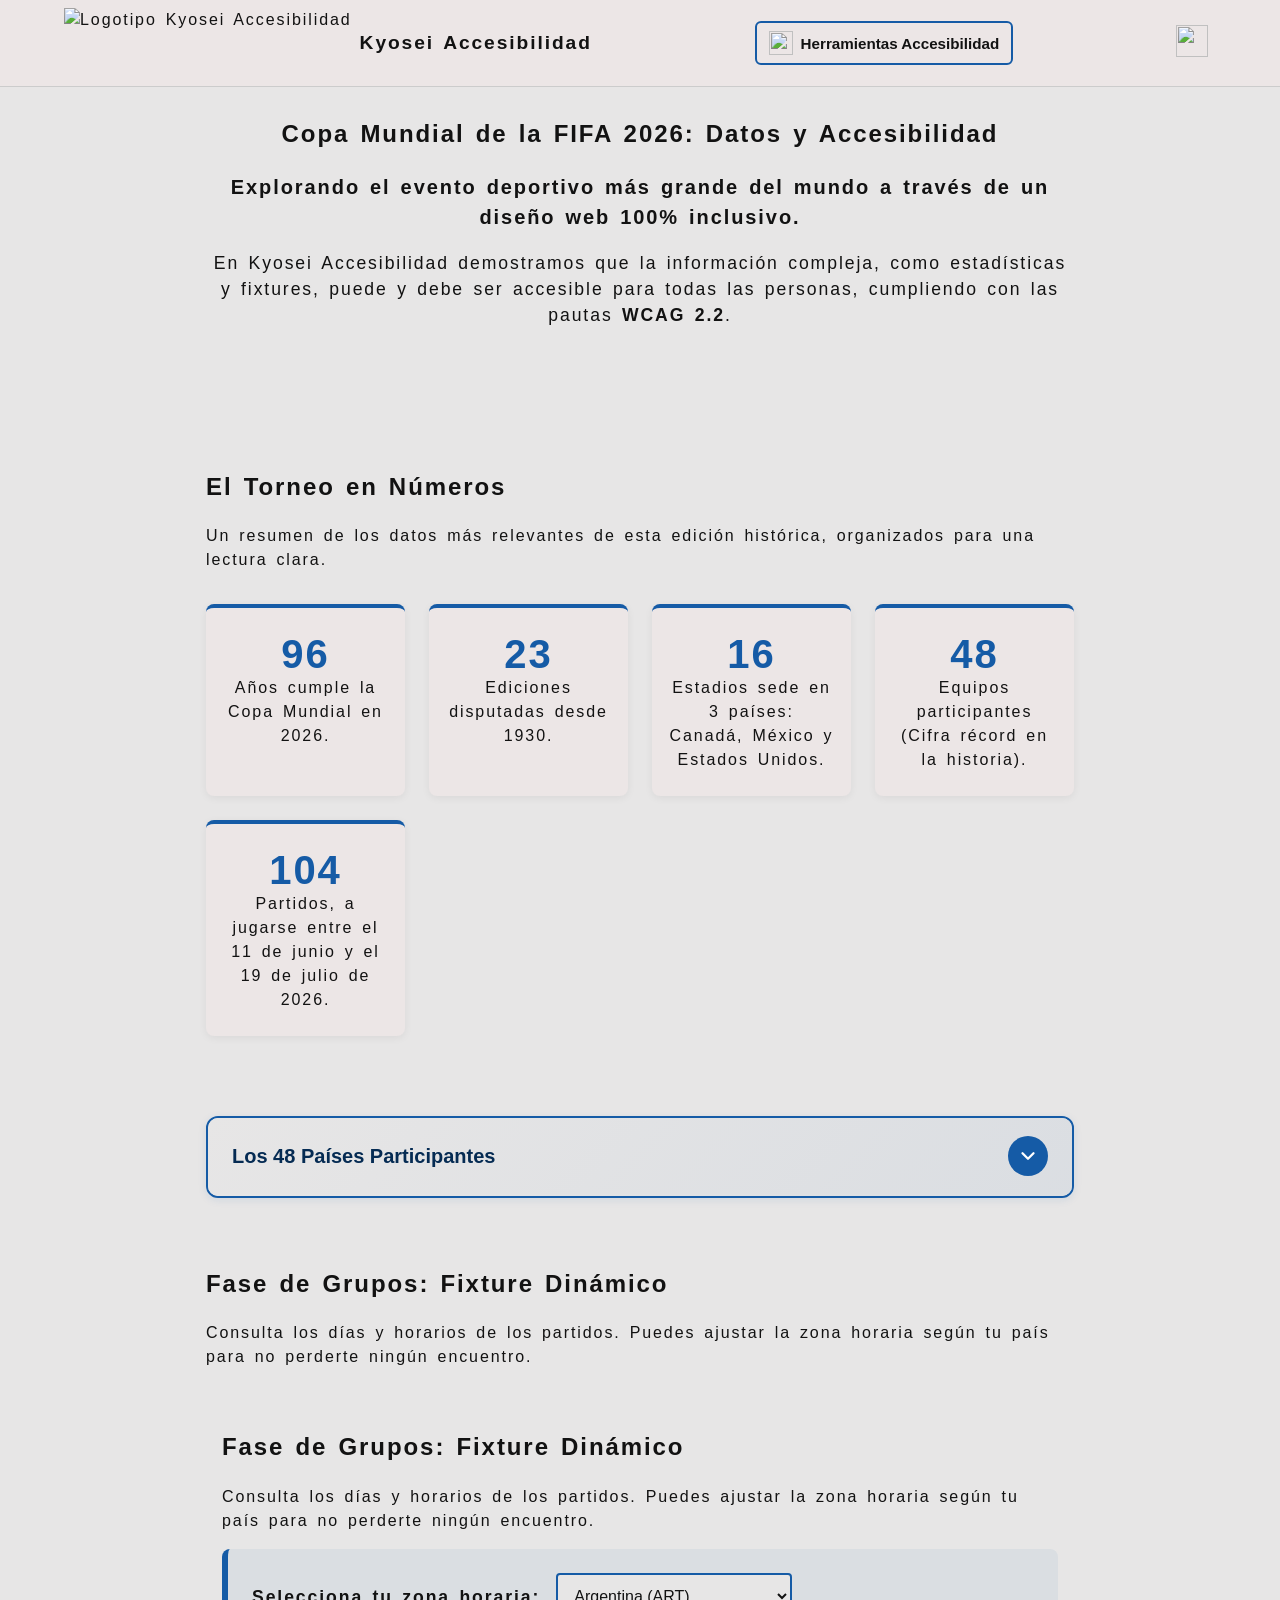
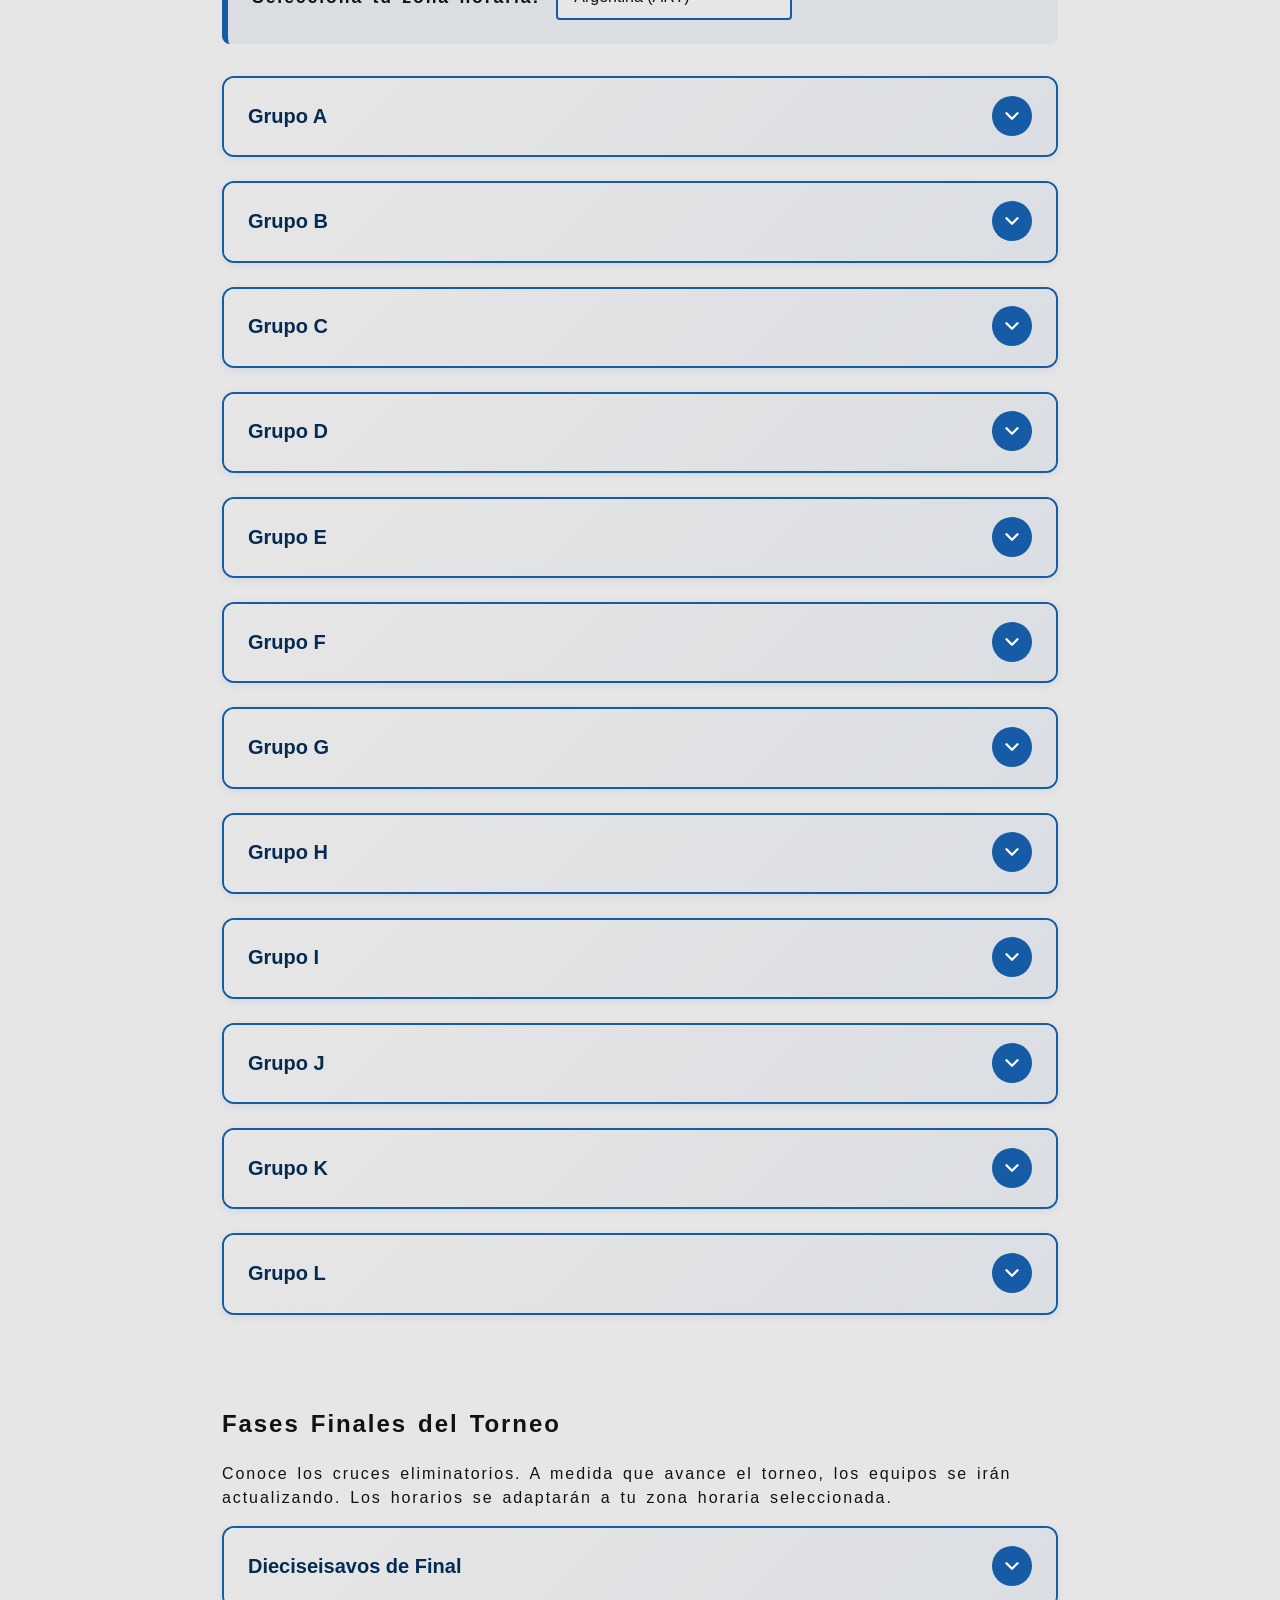
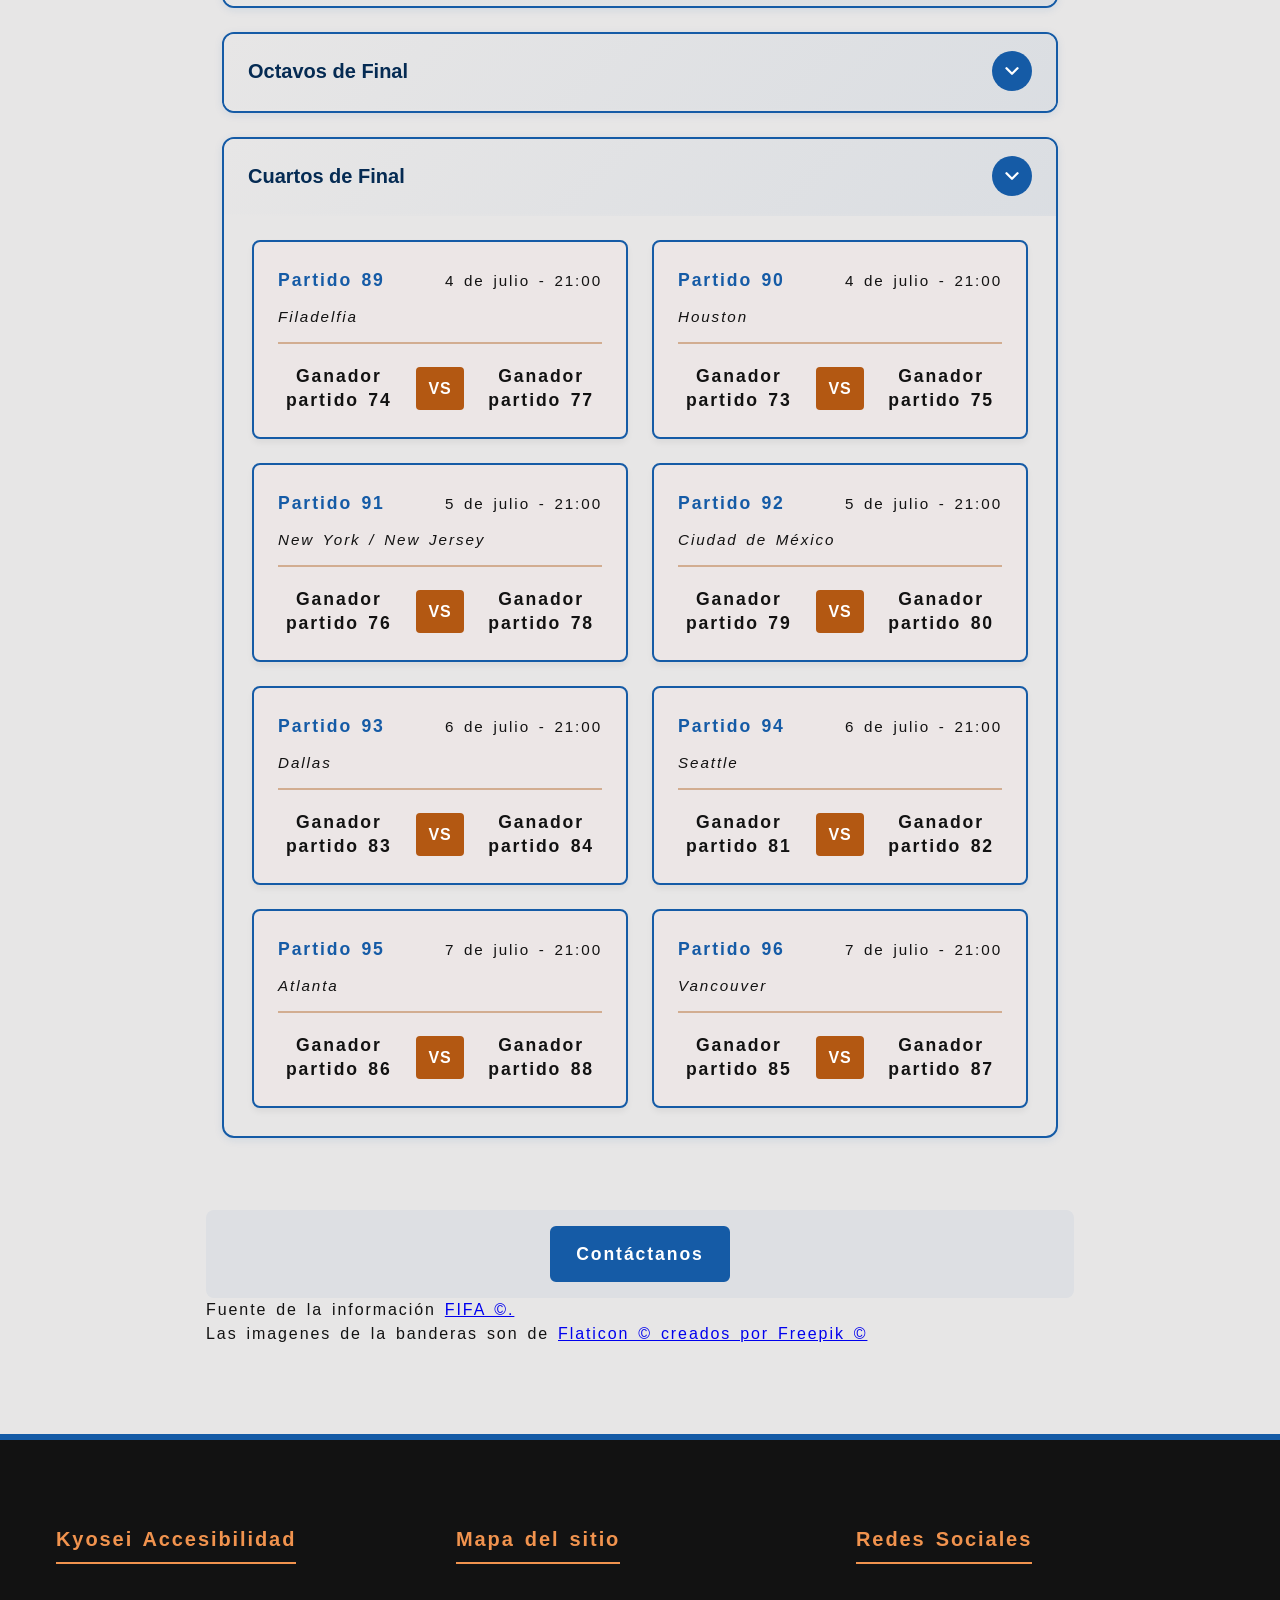
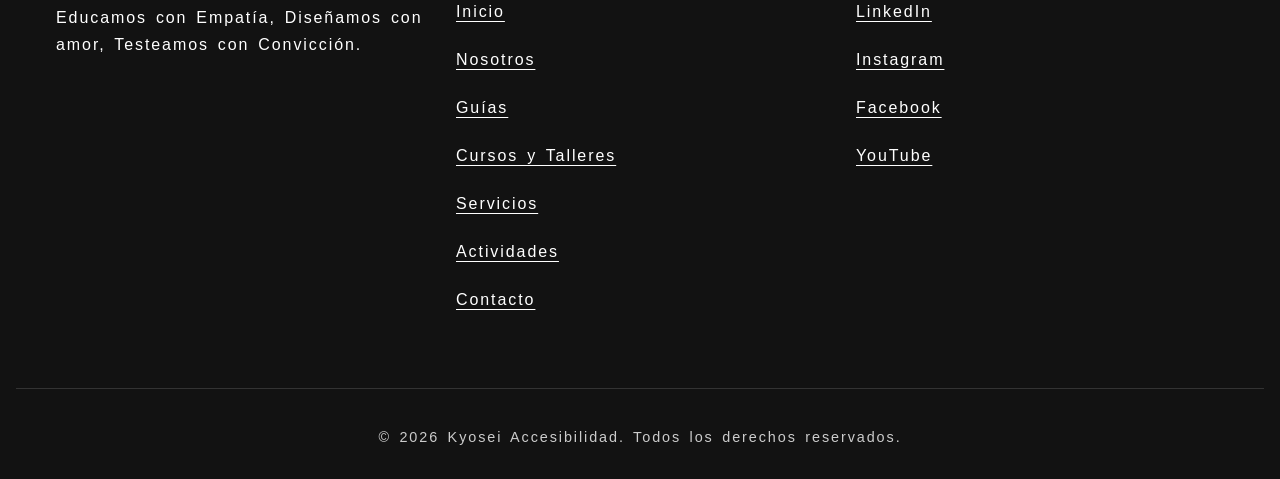
==== commit 2885b4c2: "cuartosFinal" ====
--- a/index.html
+++ b/index.html
@@ -2033,11 +2033,219 @@
                     </span>
                 </button>
             </h3>
-            <div class="accordion-panel" id="panel-cuartos" role="region" aria-labelledby="btn-cuartos" hidden>
-                <div class="accordion-panel-inner">
-                    <p>Los cruces de Cuartos de Final se definirán al concluir los Octavos.</p>
-                </div>
-            </div>
+            <div class="accordion-panel-inner">
+            <ul class="match-cards-list" aria-label="Lista de partidos de octavos de final">
+                
+                <li class="match-card">
+                    <div class="match-header">
+                        <span class="match-number">Partido 89</span>
+                        <span>
+                            <span class="sr-only">Fecha y hora: </span>
+                            <span class="match-date">4 de julio - </span>
+                            <time datetime="2026-07-04T00:00:00Z" data-utc="2026-07-04T00:00:00Z" class="match-time">Por definir</time>
+                        </span>
+                        <span>
+                            <span class="sr-only">Sede: </span>
+                            <span class="match-venue" aria-label="Sede Filadelfia">Filadelfia</span>
+                        </span>
+                    </div>
+                    <div class="match-teams">
+                        <div class="team-condition">
+                            <span class="sr-only">Equipo local: </span> 
+                            <strong>Ganador partido 74</strong>
+                        </div>
+                        <span class="vs-badge" aria-label="juega contra" role="text">VS</span>
+                        <div class="team-condition">
+                            <span class="sr-only">Equipo visitante: </span> 
+                            <strong>Ganador partido 77</strong>
+                        </div>
+                    </div>
+                </li>
+
+                <li class="match-card">
+                    <div class="match-header">
+                        <span class="match-number">Partido 90</span>
+                        <span>
+                            <span class="sr-only">Fecha y hora: </span>
+                            <span class="match-date">4 de julio - </span>
+                            <time datetime="2026-07-04T00:00:00Z" data-utc="2026-07-04T00:00:00Z" class="match-time">Por definir</time>
+                        </span>
+                        <span>
+                            <span class="sr-only">Sede: </span>
+                            <span class="match-venue" aria-label="Sede Houston">Houston</span>
+                        </span>
+                    </div>
+                    <div class="match-teams">
+                        <div class="team-condition">
+                            <span class="sr-only">Equipo local: </span> 
+                            <strong>Ganador partido 73</strong>
+                        </div>
+                        <span class="vs-badge" aria-label="juega contra" role="text">VS</span>
+                        <div class="team-condition">
+                            <span class="sr-only">Equipo visitante: </span> 
+                            <strong>Ganador partido 75</strong>
+                        </div>
+                    </div>
+                </li>
+
+                <li class="match-card">
+                    <div class="match-header">
+                        <span class="match-number">Partido 91</span>
+                        <span>
+                            <span class="sr-only">Fecha y hora: </span>
+                            <span class="match-date">5 de julio - </span>
+                            <time datetime="2026-07-05T00:00:00Z" data-utc="2026-07-05T00:00:00Z" class="match-time">Por definir</time>
+                        </span>
+                        <span>
+                            <span class="sr-only">Sede: </span>
+                            <span class="match-venue" aria-label="Sede Nueva York y Nueva Jersey">New York / New Jersey</span>
+                        </span>
+                    </div>
+                    <div class="match-teams">
+                        <div class="team-condition">
+                            <span class="sr-only">Equipo local: </span> 
+                            <strong>Ganador partido 76</strong>
+                        </div>
+                        <span class="vs-badge" aria-label="juega contra" role="text">VS</span>
+                        <div class="team-condition">
+                            <span class="sr-only">Equipo visitante: </span> 
+                            <strong>Ganador partido 78</strong>
+                        </div>
+                    </div>
+                </li>
+
+                <li class="match-card">
+                    <div class="match-header">
+                        <span class="match-number">Partido 92</span>
+                        <span>
+                            <span class="sr-only">Fecha y hora: </span>
+                            <span class="match-date">5 de julio - </span>
+                            <time datetime="2026-07-05T00:00:00Z" data-utc="2026-07-05T00:00:00Z" class="match-time">Por definir</time>
+                        </span>
+                        <span>
+                            <span class="sr-only">Sede: </span>
+                            <span class="match-venue" aria-label="Sede Ciudad de México">Ciudad de México</span>
+                        </span>
+                    </div>
+                    <div class="match-teams">
+                        <div class="team-condition">
+                            <span class="sr-only">Equipo local: </span> 
+                            <strong>Ganador partido 79</strong>
+                        </div>
+                        <span class="vs-badge" aria-label="juega contra" role="text">VS</span>
+                        <div class="team-condition">
+                            <span class="sr-only">Equipo visitante: </span> 
+                            <strong>Ganador partido 80</strong>
+                        </div>
+                    </div>
+                </li>
+
+                <li class="match-card">
+                    <div class="match-header">
+                        <span class="match-number">Partido 93</span>
+                        <span>
+                            <span class="sr-only">Fecha y hora: </span>
+                            <span class="match-date">6 de julio - </span>
+                            <time datetime="2026-07-06T00:00:00Z" data-utc="2026-07-06T00:00:00Z" class="match-time">Por definir</time>
+                        </span>
+                        <span>
+                            <span class="sr-only">Sede: </span>
+                            <span class="match-venue" aria-label="Sede Dallas">Dallas</span>
+                        </span>
+                    </div>
+                    <div class="match-teams">
+                        <div class="team-condition">
+                            <span class="sr-only">Equipo local: </span> 
+                            <strong>Ganador partido 83</strong>
+                        </div>
+                        <span class="vs-badge" aria-label="juega contra" role="text">VS</span>
+                        <div class="team-condition">
+                            <span class="sr-only">Equipo visitante: </span> 
+                            <strong>Ganador partido 84</strong>
+                        </div>
+                    </div>
+                </li>
+
+                <li class="match-card">
+                    <div class="match-header">
+                        <span class="match-number">Partido 94</span>
+                        <span>
+                            <span class="sr-only">Fecha y hora: </span>
+                            <span class="match-date">6 de julio - </span>
+                            <time datetime="2026-07-06T00:00:00Z" data-utc="2026-07-06T00:00:00Z" class="match-time">Por definir</time>
+                        </span>
+                        <span>
+                            <span class="sr-only">Sede: </span>
+                            <span class="match-venue" aria-label="Sede Seattle">Seattle</span>
+                        </span>
+                    </div>
+                    <div class="match-teams">
+                        <div class="team-condition">
+                            <span class="sr-only">Equipo local: </span> 
+                            <strong>Ganador partido 81</strong>
+                        </div>
+                        <span class="vs-badge" aria-label="juega contra" role="text">VS</span>
+                        <div class="team-condition">
+                            <span class="sr-only">Equipo visitante: </span> 
+                            <strong>Ganador partido 82</strong>
+                        </div>
+                    </div>
+                </li>
+
+                <li class="match-card">
+                    <div class="match-header">
+                        <span class="match-number">Partido 95</span>
+                        <span>
+                            <span class="sr-only">Fecha y hora: </span>
+                            <span class="match-date">7 de julio - </span>
+                            <time datetime="2026-07-07T00:00:00Z" data-utc="2026-07-07T00:00:00Z" class="match-time">Por definir</time>
+                        </span>
+                        <span>
+                            <span class="sr-only">Sede: </span>
+                            <span class="match-venue" aria-label="Sede Atlanta">Atlanta</span>
+                        </span>
+                    </div>
+                    <div class="match-teams">
+                        <div class="team-condition">
+                            <span class="sr-only">Equipo local: </span> 
+                            <strong>Ganador partido 86</strong>
+                        </div>
+                        <span class="vs-badge" aria-label="juega contra" role="text">VS</span>
+                        <div class="team-condition">
+                            <span class="sr-only">Equipo visitante: </span> 
+                            <strong>Ganador partido 88</strong>
+                        </div>
+                    </div>
+                </li>
+
+                <li class="match-card">
+                    <div class="match-header">
+                        <span class="match-number">Partido 96</span>
+                        <span>
+                            <span class="sr-only">Fecha y hora: </span>
+                            <span class="match-date">7 de julio - </span>
+                            <time datetime="2026-07-07T00:00:00Z" data-utc="2026-07-07T00:00:00Z" class="match-time">Por definir</time>
+                        </span>
+                        <span>
+                            <span class="sr-only">Sede: </span>
+                            <span class="match-venue" aria-label="Sede Vancouver">Vancouver</span>
+                        </span>
+                    </div>
+                    <div class="match-teams">
+                        <div class="team-condition">
+                            <span class="sr-only">Equipo local: </span> 
+                            <strong>Ganador partido 85</strong>
+                        </div>
+                        <span class="vs-badge" aria-label="juega contra" role="text">VS</span>
+                        <div class="team-condition">
+                            <span class="sr-only">Equipo visitante: </span> 
+                            <strong>Ganador partido 87</strong>
+                        </div>
+                    </div>
+                </li>
+
+            </ul>
+        </div>
         </div>
 
     </section>
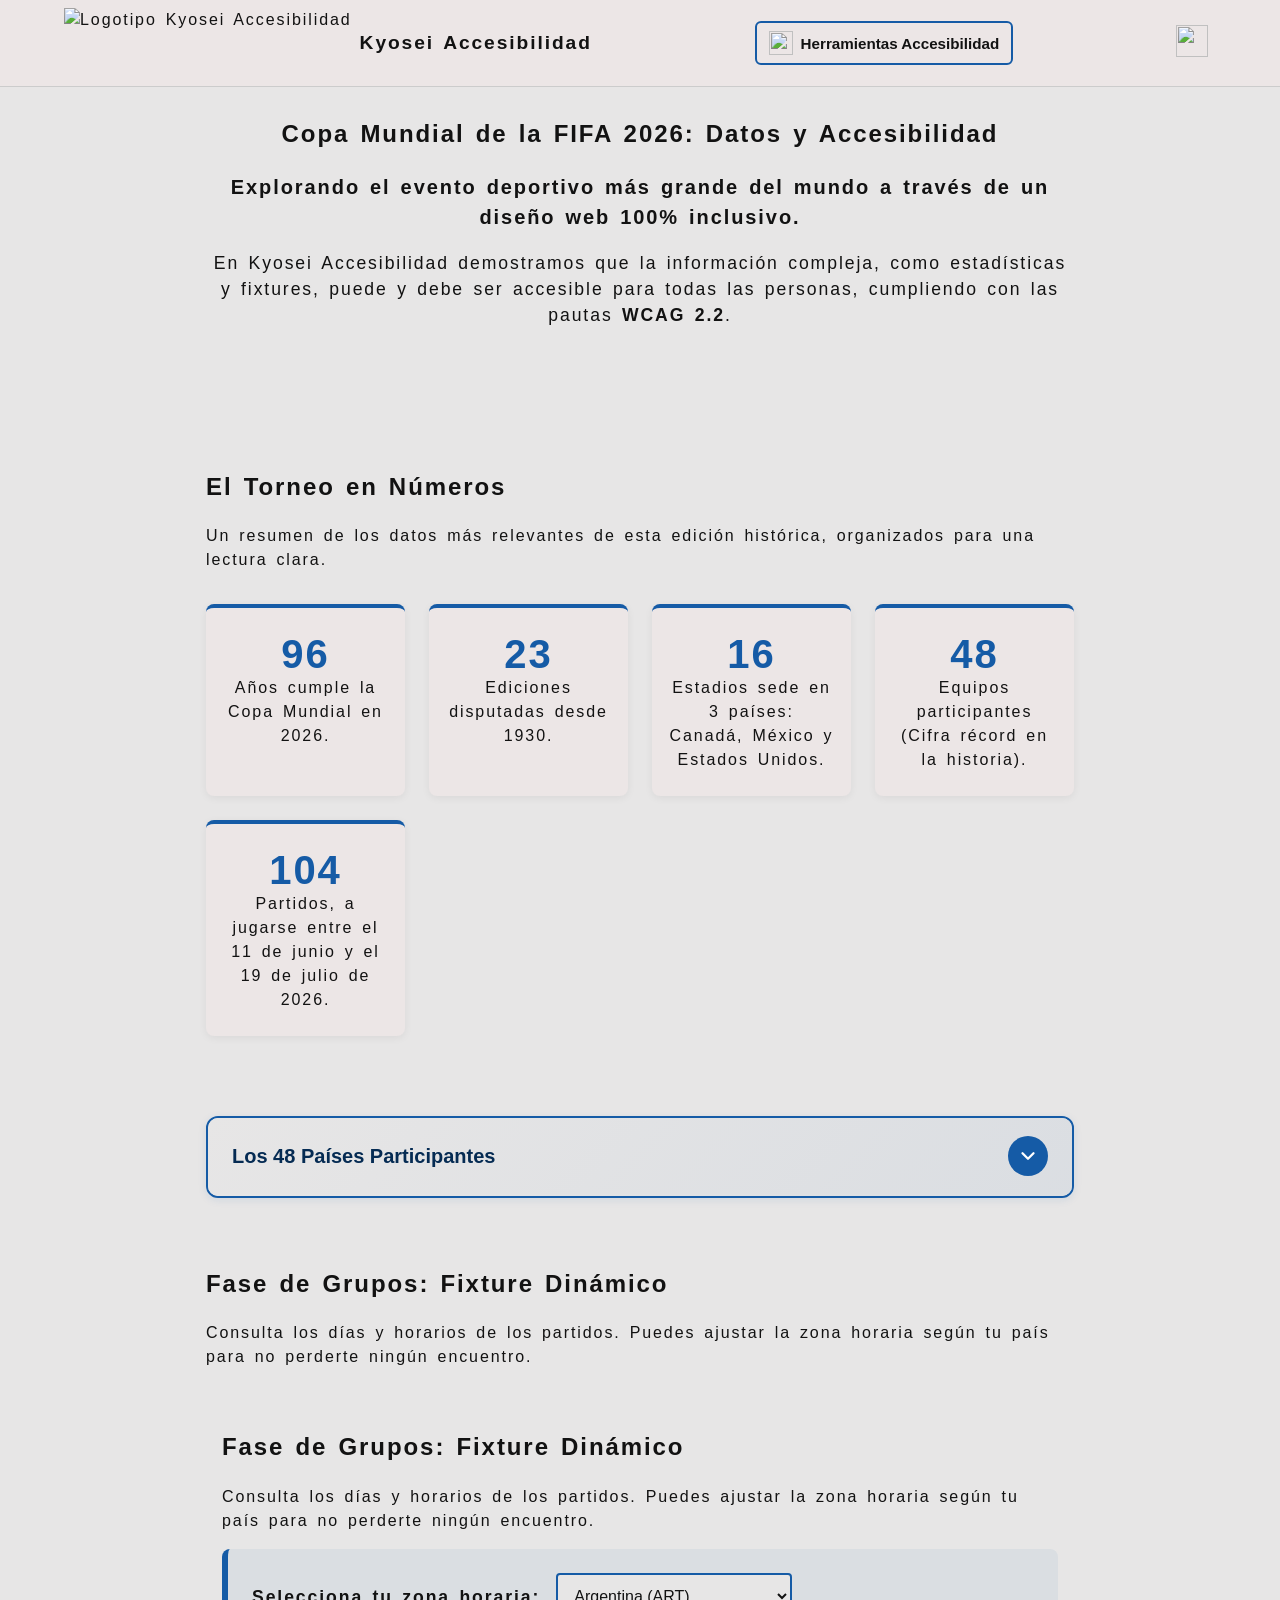
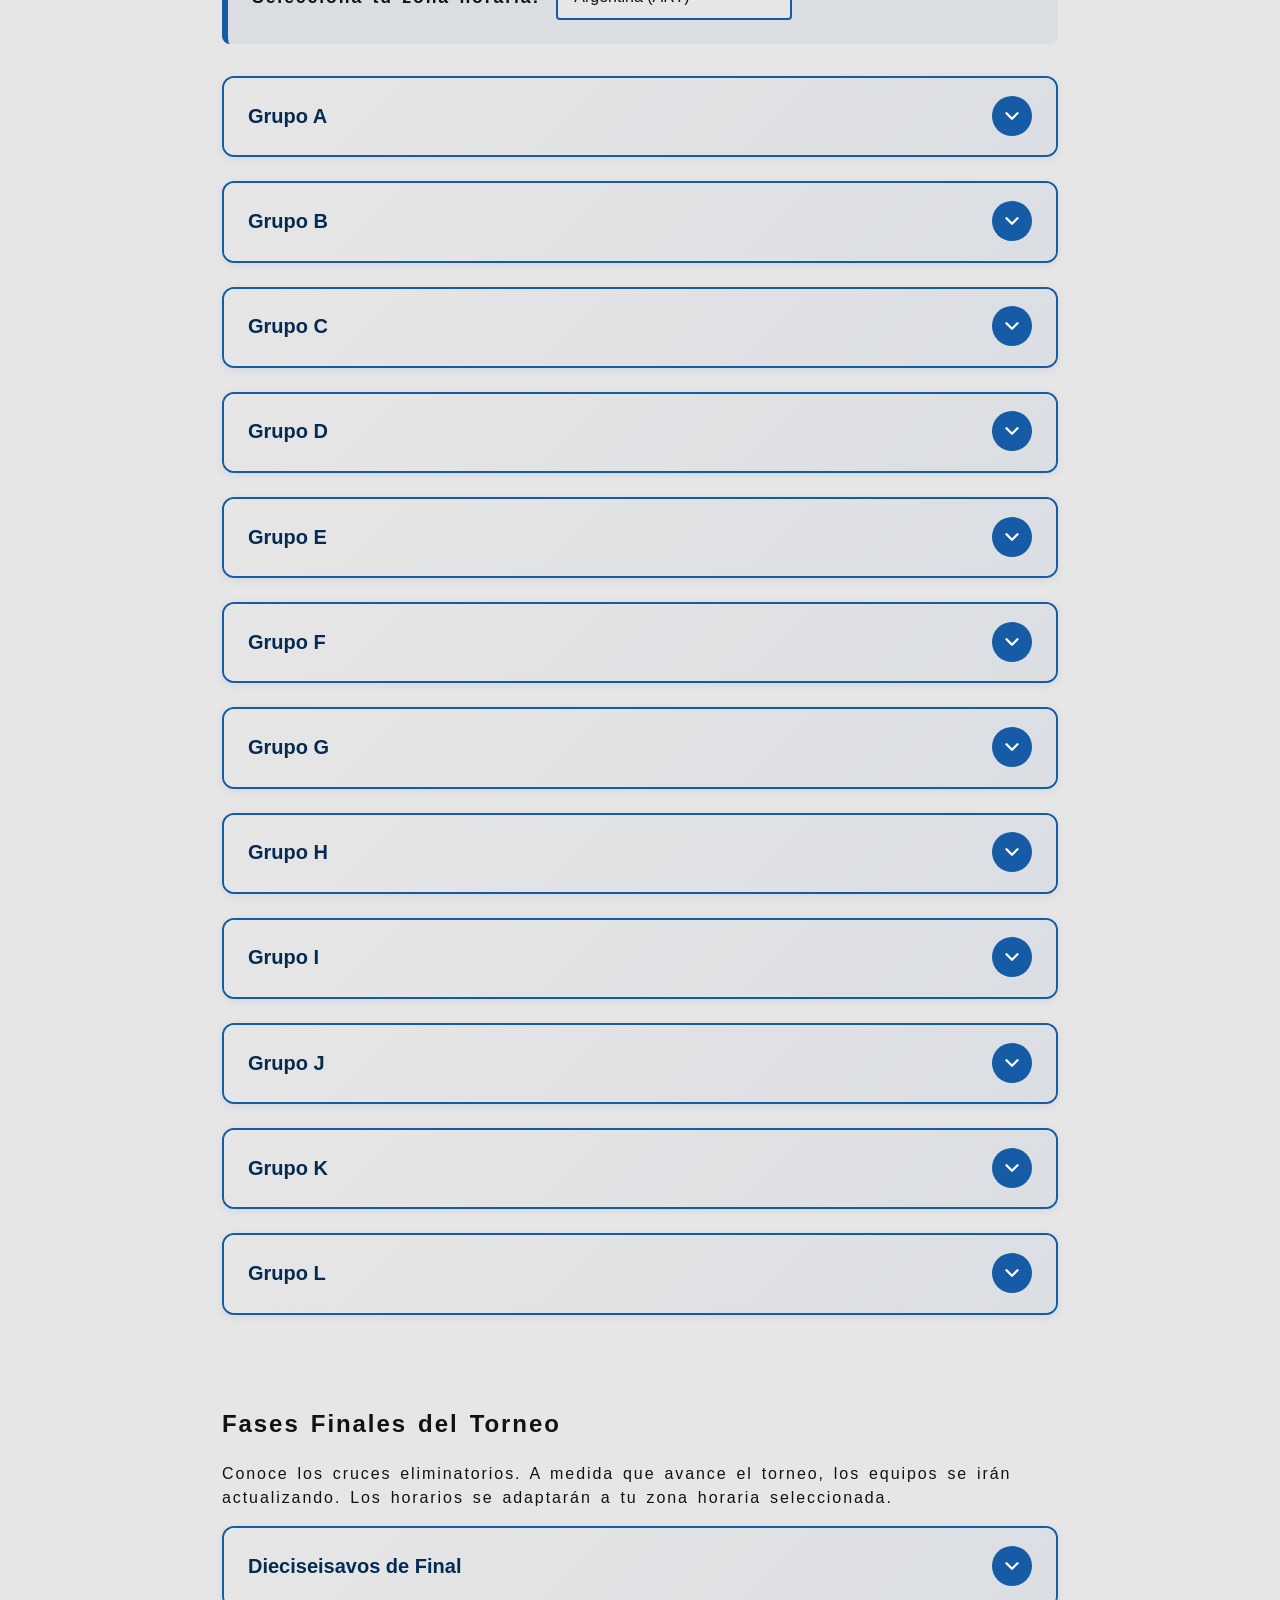
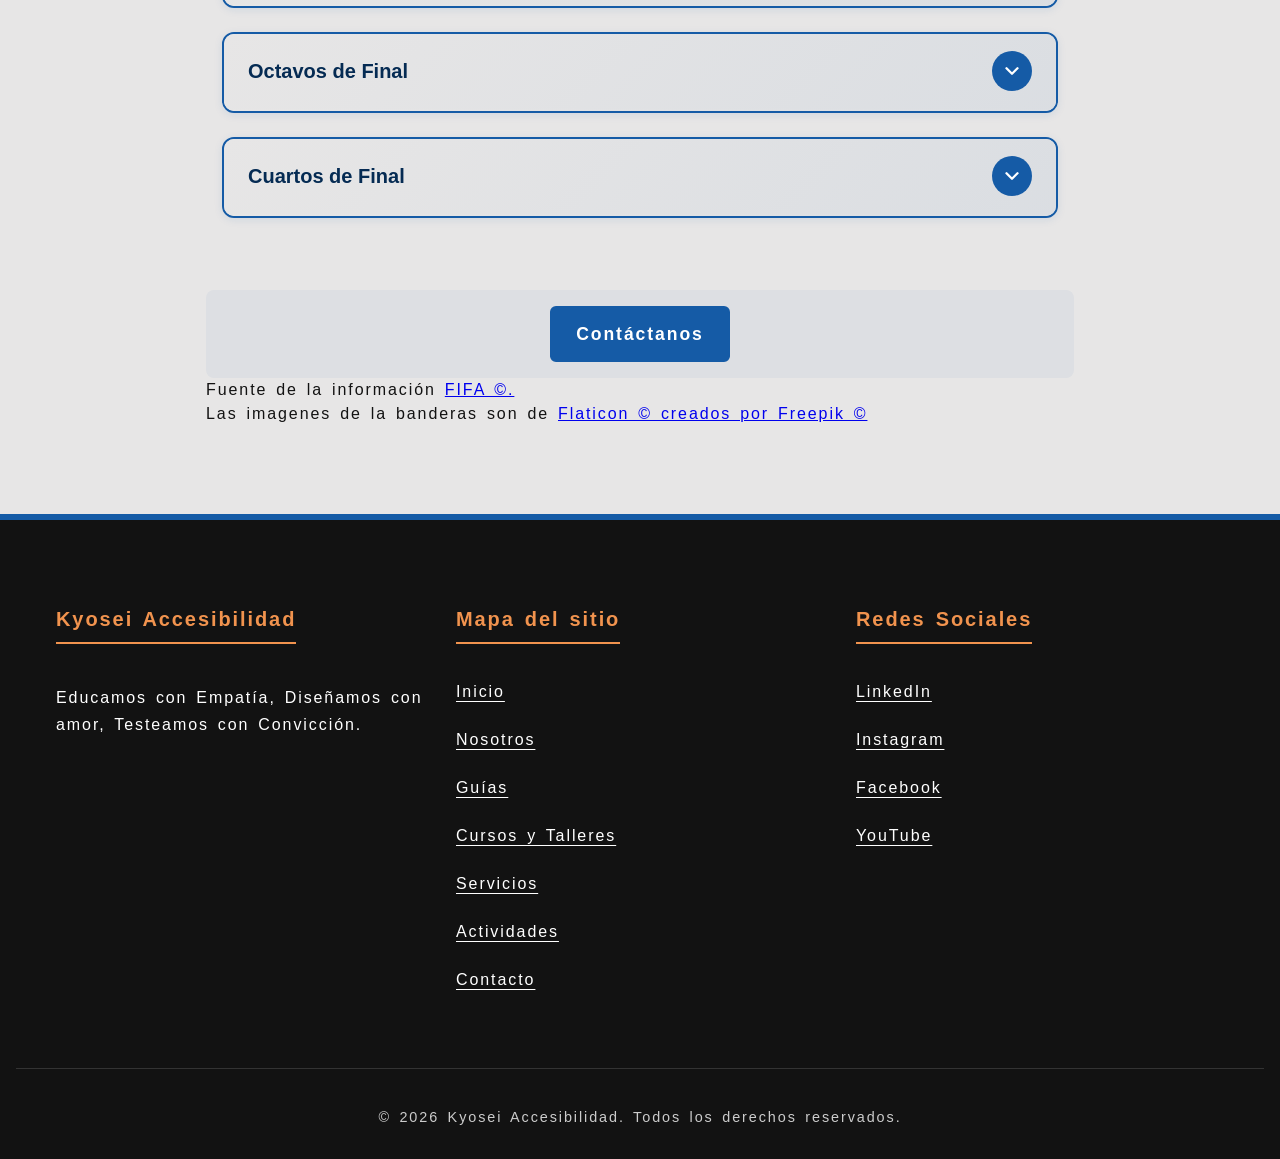
==== commit 39a6a538: "cuartosDeFinal" ====
--- a/index.html
+++ b/index.html
@@ -2017,7 +2017,218 @@
             </h3>
             <div class="accordion-panel" id="panel-octavos" role="region" aria-labelledby="btn-octavos" hidden>
                 <div class="accordion-panel-inner">
-                    <p>Los cruces de Octavos de Final se definirán al concluir la fase de Dieciseisavos.</p>
+                            <ul class="match-cards-list" aria-label="Lista de partidos de octavos de final">
+                
+                                <li class="match-card">
+                                    <div class="match-header">
+                                        <span class="match-number">Partido 89</span>
+                                        <span>
+                                            <span class="sr-only">Fecha y hora: </span>
+                                            <span class="match-date">4 de julio - </span>
+                                            <time datetime="2026-07-04T00:00:00Z" data-utc="2026-07-04T00:00:00Z" class="match-time">Por definir</time>
+                                        </span>
+                                        <span>
+                                            <span class="sr-only">Sede: </span>
+                                            <span class="match-venue" aria-label="Sede Filadelfia">Filadelfia</span>
+                                        </span>
+                                    </div>
+                                    <div class="match-teams">
+                                        <div class="team-condition">
+                                            <span class="sr-only">Equipo local: </span> 
+                                            <strong>Ganador partido 74</strong>
+                                        </div>
+                                        <span class="vs-badge" aria-label="juega contra" role="text">VS</span>
+                                        <div class="team-condition">
+                                            <span class="sr-only">Equipo visitante: </span> 
+                                            <strong>Ganador partido 77</strong>
+                                        </div>
+                                    </div>
+                                </li>
+
+                                <li class="match-card">
+                                    <div class="match-header">
+                                        <span class="match-number">Partido 90</span>
+                                        <span>
+                                            <span class="sr-only">Fecha y hora: </span>
+                                            <span class="match-date">4 de julio - </span>
+                                            <time datetime="2026-07-04T00:00:00Z" data-utc="2026-07-04T00:00:00Z" class="match-time">Por definir</time>
+                                        </span>
+                                        <span>
+                                            <span class="sr-only">Sede: </span>
+                                            <span class="match-venue" aria-label="Sede Houston">Houston</span>
+                                        </span>
+                                    </div>
+                                    <div class="match-teams">
+                                        <div class="team-condition">
+                                            <span class="sr-only">Equipo local: </span> 
+                                            <strong>Ganador partido 73</strong>
+                                        </div>
+                                        <span class="vs-badge" aria-label="juega contra" role="text">VS</span>
+                                        <div class="team-condition">
+                                            <span class="sr-only">Equipo visitante: </span> 
+                                            <strong>Ganador partido 75</strong>
+                                        </div>
+                                    </div>
+                                </li>
+
+                                <li class="match-card">
+                                    <div class="match-header">
+                                        <span class="match-number">Partido 91</span>
+                                        <span>
+                                            <span class="sr-only">Fecha y hora: </span>
+                                            <span class="match-date">5 de julio - </span>
+                                            <time datetime="2026-07-05T00:00:00Z" data-utc="2026-07-05T00:00:00Z" class="match-time">Por definir</time>
+                                        </span>
+                                        <span>
+                                            <span class="sr-only">Sede: </span>
+                                            <span class="match-venue" aria-label="Sede Nueva York y Nueva Jersey">New York / New Jersey</span>
+                                        </span>
+                                    </div>
+                                    <div class="match-teams">
+                                        <div class="team-condition">
+                                            <span class="sr-only">Equipo local: </span> 
+                                            <strong>Ganador partido 76</strong>
+                                        </div>
+                                        <span class="vs-badge" aria-label="juega contra" role="text">VS</span>
+                                        <div class="team-condition">
+                                            <span class="sr-only">Equipo visitante: </span> 
+                                            <strong>Ganador partido 78</strong>
+                                        </div>
+                                    </div>
+                                </li>
+
+                                <li class="match-card">
+                                    <div class="match-header">
+                                        <span class="match-number">Partido 92</span>
+                                        <span>
+                                            <span class="sr-only">Fecha y hora: </span>
+                                            <span class="match-date">5 de julio - </span>
+                                            <time datetime="2026-07-05T00:00:00Z" data-utc="2026-07-05T00:00:00Z" class="match-time">Por definir</time>
+                                        </span>
+                                        <span>
+                                            <span class="sr-only">Sede: </span>
+                                            <span class="match-venue" aria-label="Sede Ciudad de México">Ciudad de México</span>
+                                        </span>
+                                    </div>
+                                    <div class="match-teams">
+                                        <div class="team-condition">
+                                            <span class="sr-only">Equipo local: </span> 
+                                            <strong>Ganador partido 79</strong>
+                                        </div>
+                                        <span class="vs-badge" aria-label="juega contra" role="text">VS</span>
+                                        <div class="team-condition">
+                                            <span class="sr-only">Equipo visitante: </span> 
+                                            <strong>Ganador partido 80</strong>
+                                        </div>
+                                    </div>
+                                </li>
+
+                                <li class="match-card">
+                                    <div class="match-header">
+                                        <span class="match-number">Partido 93</span>
+                                        <span>
+                                            <span class="sr-only">Fecha y hora: </span>
+                                            <span class="match-date">6 de julio - </span>
+                                            <time datetime="2026-07-06T00:00:00Z" data-utc="2026-07-06T00:00:00Z" class="match-time">Por definir</time>
+                                        </span>
+                                        <span>
+                                            <span class="sr-only">Sede: </span>
+                                            <span class="match-venue" aria-label="Sede Dallas">Dallas</span>
+                                        </span>
+                                    </div>
+                                    <div class="match-teams">
+                                        <div class="team-condition">
+                                            <span class="sr-only">Equipo local: </span> 
+                                            <strong>Ganador partido 83</strong>
+                                        </div>
+                                        <span class="vs-badge" aria-label="juega contra" role="text">VS</span>
+                                        <div class="team-condition">
+                                            <span class="sr-only">Equipo visitante: </span> 
+                                            <strong>Ganador partido 84</strong>
+                                        </div>
+                                    </div>
+                                </li>
+
+                                <li class="match-card">
+                                    <div class="match-header">
+                                        <span class="match-number">Partido 94</span>
+                                        <span>
+                                            <span class="sr-only">Fecha y hora: </span>
+                                            <span class="match-date">6 de julio - </span>
+                                            <time datetime="2026-07-06T00:00:00Z" data-utc="2026-07-06T00:00:00Z" class="match-time">Por definir</time>
+                                        </span>
+                                        <span>
+                                            <span class="sr-only">Sede: </span>
+                                            <span class="match-venue" aria-label="Sede Seattle">Seattle</span>
+                                        </span>
+                                    </div>
+                                    <div class="match-teams">
+                                        <div class="team-condition">
+                                            <span class="sr-only">Equipo local: </span> 
+                                            <strong>Ganador partido 81</strong>
+                                        </div>
+                                        <span class="vs-badge" aria-label="juega contra" role="text">VS</span>
+                                        <div class="team-condition">
+                                            <span class="sr-only">Equipo visitante: </span> 
+                                            <strong>Ganador partido 82</strong>
+                                        </div>
+                                    </div>
+                                </li>
+
+                                <li class="match-card">
+                                    <div class="match-header">
+                                        <span class="match-number">Partido 95</span>
+                                        <span>
+                                            <span class="sr-only">Fecha y hora: </span>
+                                            <span class="match-date">7 de julio - </span>
+                                            <time datetime="2026-07-07T00:00:00Z" data-utc="2026-07-07T00:00:00Z" class="match-time">Por definir</time>
+                                        </span>
+                                        <span>
+                                            <span class="sr-only">Sede: </span>
+                                            <span class="match-venue" aria-label="Sede Atlanta">Atlanta</span>
+                                        </span>
+                                    </div>
+                                    <div class="match-teams">
+                                        <div class="team-condition">
+                                            <span class="sr-only">Equipo local: </span> 
+                                            <strong>Ganador partido 86</strong>
+                                        </div>
+                                        <span class="vs-badge" aria-label="juega contra" role="text">VS</span>
+                                        <div class="team-condition">
+                                            <span class="sr-only">Equipo visitante: </span> 
+                                            <strong>Ganador partido 88</strong>
+                                        </div>
+                                    </div>
+                                </li>
+
+                                <li class="match-card">
+                                    <div class="match-header">
+                                        <span class="match-number">Partido 96</span>
+                                        <span>
+                                            <span class="sr-only">Fecha y hora: </span>
+                                            <span class="match-date">7 de julio - </span>
+                                            <time datetime="2026-07-07T00:00:00Z" data-utc="2026-07-07T00:00:00Z" class="match-time">Por definir</time>
+                                        </span>
+                                        <span>
+                                            <span class="sr-only">Sede: </span>
+                                            <span class="match-venue" aria-label="Sede Vancouver">Vancouver</span>
+                                        </span>
+                                    </div>
+                                    <div class="match-teams">
+                                        <div class="team-condition">
+                                            <span class="sr-only">Equipo local: </span> 
+                                            <strong>Ganador partido 85</strong>
+                                        </div>
+                                        <span class="vs-badge" aria-label="juega contra" role="text">VS</span>
+                                        <div class="team-condition">
+                                            <span class="sr-only">Equipo visitante: </span> 
+                                            <strong>Ganador partido 87</strong>
+                                        </div>
+                                    </div>
+                                </li>
+
+                            </ul>
+                        </div>
                     </div>
             </div>
         </div>
@@ -2033,220 +2244,120 @@
                     </span>
                 </button>
             </h3>
-            <div class="accordion-panel-inner">
-            <ul class="match-cards-list" aria-label="Lista de partidos de octavos de final">
-                
-                <li class="match-card">
-                    <div class="match-header">
-                        <span class="match-number">Partido 89</span>
-                        <span>
-                            <span class="sr-only">Fecha y hora: </span>
-                            <span class="match-date">4 de julio - </span>
-                            <time datetime="2026-07-04T00:00:00Z" data-utc="2026-07-04T00:00:00Z" class="match-time">Por definir</time>
-                        </span>
-                        <span>
-                            <span class="sr-only">Sede: </span>
-                            <span class="match-venue" aria-label="Sede Filadelfia">Filadelfia</span>
-                        </span>
-                    </div>
-                    <div class="match-teams">
-                        <div class="team-condition">
-                            <span class="sr-only">Equipo local: </span> 
-                            <strong>Ganador partido 74</strong>
-                        </div>
-                        <span class="vs-badge" aria-label="juega contra" role="text">VS</span>
-                        <div class="team-condition">
-                            <span class="sr-only">Equipo visitante: </span> 
-                            <strong>Ganador partido 77</strong>
-                        </div>
-                    </div>
-                </li>
-
-                <li class="match-card">
-                    <div class="match-header">
-                        <span class="match-number">Partido 90</span>
-                        <span>
-                            <span class="sr-only">Fecha y hora: </span>
-                            <span class="match-date">4 de julio - </span>
-                            <time datetime="2026-07-04T00:00:00Z" data-utc="2026-07-04T00:00:00Z" class="match-time">Por definir</time>
-                        </span>
-                        <span>
-                            <span class="sr-only">Sede: </span>
-                            <span class="match-venue" aria-label="Sede Houston">Houston</span>
-                        </span>
-                    </div>
-                    <div class="match-teams">
-                        <div class="team-condition">
-                            <span class="sr-only">Equipo local: </span> 
-                            <strong>Ganador partido 73</strong>
-                        </div>
-                        <span class="vs-badge" aria-label="juega contra" role="text">VS</span>
-                        <div class="team-condition">
-                            <span class="sr-only">Equipo visitante: </span> 
-                            <strong>Ganador partido 75</strong>
-                        </div>
-                    </div>
-                </li>
-
-                <li class="match-card">
-                    <div class="match-header">
-                        <span class="match-number">Partido 91</span>
-                        <span>
-                            <span class="sr-only">Fecha y hora: </span>
-                            <span class="match-date">5 de julio - </span>
-                            <time datetime="2026-07-05T00:00:00Z" data-utc="2026-07-05T00:00:00Z" class="match-time">Por definir</time>
-                        </span>
-                        <span>
-                            <span class="sr-only">Sede: </span>
-                            <span class="match-venue" aria-label="Sede Nueva York y Nueva Jersey">New York / New Jersey</span>
-                        </span>
-                    </div>
-                    <div class="match-teams">
-                        <div class="team-condition">
-                            <span class="sr-only">Equipo local: </span> 
-                            <strong>Ganador partido 76</strong>
-                        </div>
-                        <span class="vs-badge" aria-label="juega contra" role="text">VS</span>
-                        <div class="team-condition">
-                            <span class="sr-only">Equipo visitante: </span> 
-                            <strong>Ganador partido 78</strong>
-                        </div>
-                    </div>
-                </li>
-
-                <li class="match-card">
-                    <div class="match-header">
-                        <span class="match-number">Partido 92</span>
-                        <span>
-                            <span class="sr-only">Fecha y hora: </span>
-                            <span class="match-date">5 de julio - </span>
-                            <time datetime="2026-07-05T00:00:00Z" data-utc="2026-07-05T00:00:00Z" class="match-time">Por definir</time>
-                        </span>
-                        <span>
-                            <span class="sr-only">Sede: </span>
-                            <span class="match-venue" aria-label="Sede Ciudad de México">Ciudad de México</span>
-                        </span>
-                    </div>
-                    <div class="match-teams">
-                        <div class="team-condition">
-                            <span class="sr-only">Equipo local: </span> 
-                            <strong>Ganador partido 79</strong>
-                        </div>
-                        <span class="vs-badge" aria-label="juega contra" role="text">VS</span>
-                        <div class="team-condition">
-                            <span class="sr-only">Equipo visitante: </span> 
-                            <strong>Ganador partido 80</strong>
-                        </div>
-                    </div>
-                </li>
-
-                <li class="match-card">
-                    <div class="match-header">
-                        <span class="match-number">Partido 93</span>
-                        <span>
-                            <span class="sr-only">Fecha y hora: </span>
-                            <span class="match-date">6 de julio - </span>
-                            <time datetime="2026-07-06T00:00:00Z" data-utc="2026-07-06T00:00:00Z" class="match-time">Por definir</time>
-                        </span>
-                        <span>
-                            <span class="sr-only">Sede: </span>
-                            <span class="match-venue" aria-label="Sede Dallas">Dallas</span>
-                        </span>
-                    </div>
-                    <div class="match-teams">
-                        <div class="team-condition">
-                            <span class="sr-only">Equipo local: </span> 
-                            <strong>Ganador partido 83</strong>
-                        </div>
-                        <span class="vs-badge" aria-label="juega contra" role="text">VS</span>
-                        <div class="team-condition">
-                            <span class="sr-only">Equipo visitante: </span> 
-                            <strong>Ganador partido 84</strong>
-                        </div>
-                    </div>
-                </li>
-
-                <li class="match-card">
-                    <div class="match-header">
-                        <span class="match-number">Partido 94</span>
-                        <span>
-                            <span class="sr-only">Fecha y hora: </span>
-                            <span class="match-date">6 de julio - </span>
-                            <time datetime="2026-07-06T00:00:00Z" data-utc="2026-07-06T00:00:00Z" class="match-time">Por definir</time>
-                        </span>
-                        <span>
-                            <span class="sr-only">Sede: </span>
-                            <span class="match-venue" aria-label="Sede Seattle">Seattle</span>
-                        </span>
-                    </div>
-                    <div class="match-teams">
-                        <div class="team-condition">
-                            <span class="sr-only">Equipo local: </span> 
-                            <strong>Ganador partido 81</strong>
-                        </div>
-                        <span class="vs-badge" aria-label="juega contra" role="text">VS</span>
-                        <div class="team-condition">
-                            <span class="sr-only">Equipo visitante: </span> 
-                            <strong>Ganador partido 82</strong>
-                        </div>
-                    </div>
-                </li>
-
-                <li class="match-card">
-                    <div class="match-header">
-                        <span class="match-number">Partido 95</span>
-                        <span>
-                            <span class="sr-only">Fecha y hora: </span>
-                            <span class="match-date">7 de julio - </span>
-                            <time datetime="2026-07-07T00:00:00Z" data-utc="2026-07-07T00:00:00Z" class="match-time">Por definir</time>
-                        </span>
-                        <span>
-                            <span class="sr-only">Sede: </span>
-                            <span class="match-venue" aria-label="Sede Atlanta">Atlanta</span>
-                        </span>
-                    </div>
-                    <div class="match-teams">
-                        <div class="team-condition">
-                            <span class="sr-only">Equipo local: </span> 
-                            <strong>Ganador partido 86</strong>
-                        </div>
-                        <span class="vs-badge" aria-label="juega contra" role="text">VS</span>
-                        <div class="team-condition">
-                            <span class="sr-only">Equipo visitante: </span> 
-                            <strong>Ganador partido 88</strong>
-                        </div>
-                    </div>
-                </li>
-
-                <li class="match-card">
-                    <div class="match-header">
-                        <span class="match-number">Partido 96</span>
-                        <span>
-                            <span class="sr-only">Fecha y hora: </span>
-                            <span class="match-date">7 de julio - </span>
-                            <time datetime="2026-07-07T00:00:00Z" data-utc="2026-07-07T00:00:00Z" class="match-time">Por definir</time>
-                        </span>
-                        <span>
-                            <span class="sr-only">Sede: </span>
-                            <span class="match-venue" aria-label="Sede Vancouver">Vancouver</span>
-                        </span>
-                    </div>
-                    <div class="match-teams">
-                        <div class="team-condition">
-                            <span class="sr-only">Equipo local: </span> 
-                            <strong>Ganador partido 85</strong>
-                        </div>
-                        <span class="vs-badge" aria-label="juega contra" role="text">VS</span>
-                        <div class="team-condition">
-                            <span class="sr-only">Equipo visitante: </span> 
-                            <strong>Ganador partido 87</strong>
-                        </div>
-                    </div>
-                </li>
-
-            </ul>
+            <div class="accordion-panel" id="panel-cuartos" role="region" aria-labelledby="btn-cuartos" hidden>
+                <div class="accordion-panel-inner">
+                    <ul class="match-cards-list" aria-label="Lista de partidos de cuartos de final">
+                        
+                        <li class="match-card">
+                            <div class="match-header">
+                                <span class="match-number">Partido 97</span>
+                                <span>
+                                    <span class="sr-only">Fecha y hora: </span>
+                                    <span class="match-date">9 de julio - </span>
+                                    <time datetime="2026-07-09T00:00:00Z" data-utc="2026-07-09T00:00:00Z" class="match-time">Por definir</time>
+                                </span>
+                                <span>
+                                    <span class="sr-only">Sede: </span>
+                                    <span class="match-venue" aria-label="Sede Boston">Boston</span>
+                                </span>
+                            </div>
+                            <div class="match-teams">
+                                <div class="team-condition">
+                                    <span class="sr-only">Equipo local: </span> 
+                                    <strong>Ganador partido 89</strong>
+                                </div>
+                                <span class="vs-badge" aria-label="juega contra" role="text">VS</span>
+                                <div class="team-condition">
+                                    <span class="sr-only">Equipo visitante: </span> 
+                                    <strong>Ganador partido 90</strong>
+                                </div>
+                            </div>
+                        </li>
+
+                        <li class="match-card">
+                            <div class="match-header">
+                                <span class="match-number">Partido 98</span>
+                                <span>
+                                    <span class="sr-only">Fecha y hora: </span>
+                                    <span class="match-date">10 de julio - </span>
+                                    <time datetime="2026-07-10T00:00:00Z" data-utc="2026-07-10T00:00:00Z" class="match-time">Por definir</time>
+                                </span>
+                                <span>
+                                    <span class="sr-only">Sede: </span>
+                                    <span class="match-venue" aria-label="Sede Los Ángeles">Los Ángeles</span>
+                                </span>
+                            </div>
+                            <div class="match-teams">
+                                <div class="team-condition">
+                                    <span class="sr-only">Equipo local: </span> 
+                                    <strong>Ganador partido 93</strong>
+                                </div>
+                                <span class="vs-badge" aria-label="juega contra" role="text">VS</span>
+                                <div class="team-condition">
+                                    <span class="sr-only">Equipo visitante: </span> 
+                                    <strong>Ganador partido 94</strong>
+                                </div>
+                            </div>
+                        </li>
+
+                        <li class="match-card">
+                            <div class="match-header">
+                                <span class="match-number">Partido 99</span>
+                                <span>
+                                    <span class="sr-only">Fecha y hora: </span>
+                                    <span class="match-date">11 de julio - </span>
+                                    <time datetime="2026-07-11T00:00:00Z" data-utc="2026-07-11T00:00:00Z" class="match-time">Por definir</time>
+                                </span>
+                                <span>
+                                    <span class="sr-only">Sede: </span>
+                                    <span class="match-venue" aria-label="Sede Miami">Miami</span>
+                                </span>
+                            </div>
+                            <div class="match-teams">
+                                <div class="team-condition">
+                                    <span class="sr-only">Equipo local: </span> 
+                                    <strong>Ganador partido 91</strong>
+                                </div>
+                                <span class="vs-badge" aria-label="juega contra" role="text">VS</span>
+                                <div class="team-condition">
+                                    <span class="sr-only">Equipo visitante: </span> 
+                                    <strong>Ganador partido 92</strong>
+                                </div>
+                            </div>
+                        </li>
+
+                        <li class="match-card">
+                            <div class="match-header">
+                                <span class="match-number">Partido 100</span>
+                                <span>
+                                    <span class="sr-only">Fecha y hora: </span>
+                                    <span class="match-date">11 de julio - </span>
+                                    <time datetime="2026-07-11T00:00:00Z" data-utc="2026-07-11T00:00:00Z" class="match-time">Por definir</time>
+                                </span>
+                                <span>
+                                    <span class="sr-only">Sede: </span>
+                                    <span class="match-venue" aria-label="Sede Kansas City">Kansas City</span>
+                                </span>
+                            </div>
+                            <div class="match-teams">
+                                <div class="team-condition">
+                                    <span class="sr-only">Equipo local: </span> 
+                                    <strong>Ganador partido 95</strong>
+                                </div>
+                                <span class="vs-badge" aria-label="juega contra" role="text">VS</span>
+                                <div class="team-condition">
+                                    <span class="sr-only">Equipo visitante: </span> 
+                                    <strong>Ganador partido 96</strong>
+                                </div>
+                            </div>
+                        </li>
+
+                    </ul>
+                </div>
+            </div>
         </div>
-        </div>
+
+        
 
     </section>
     <section>
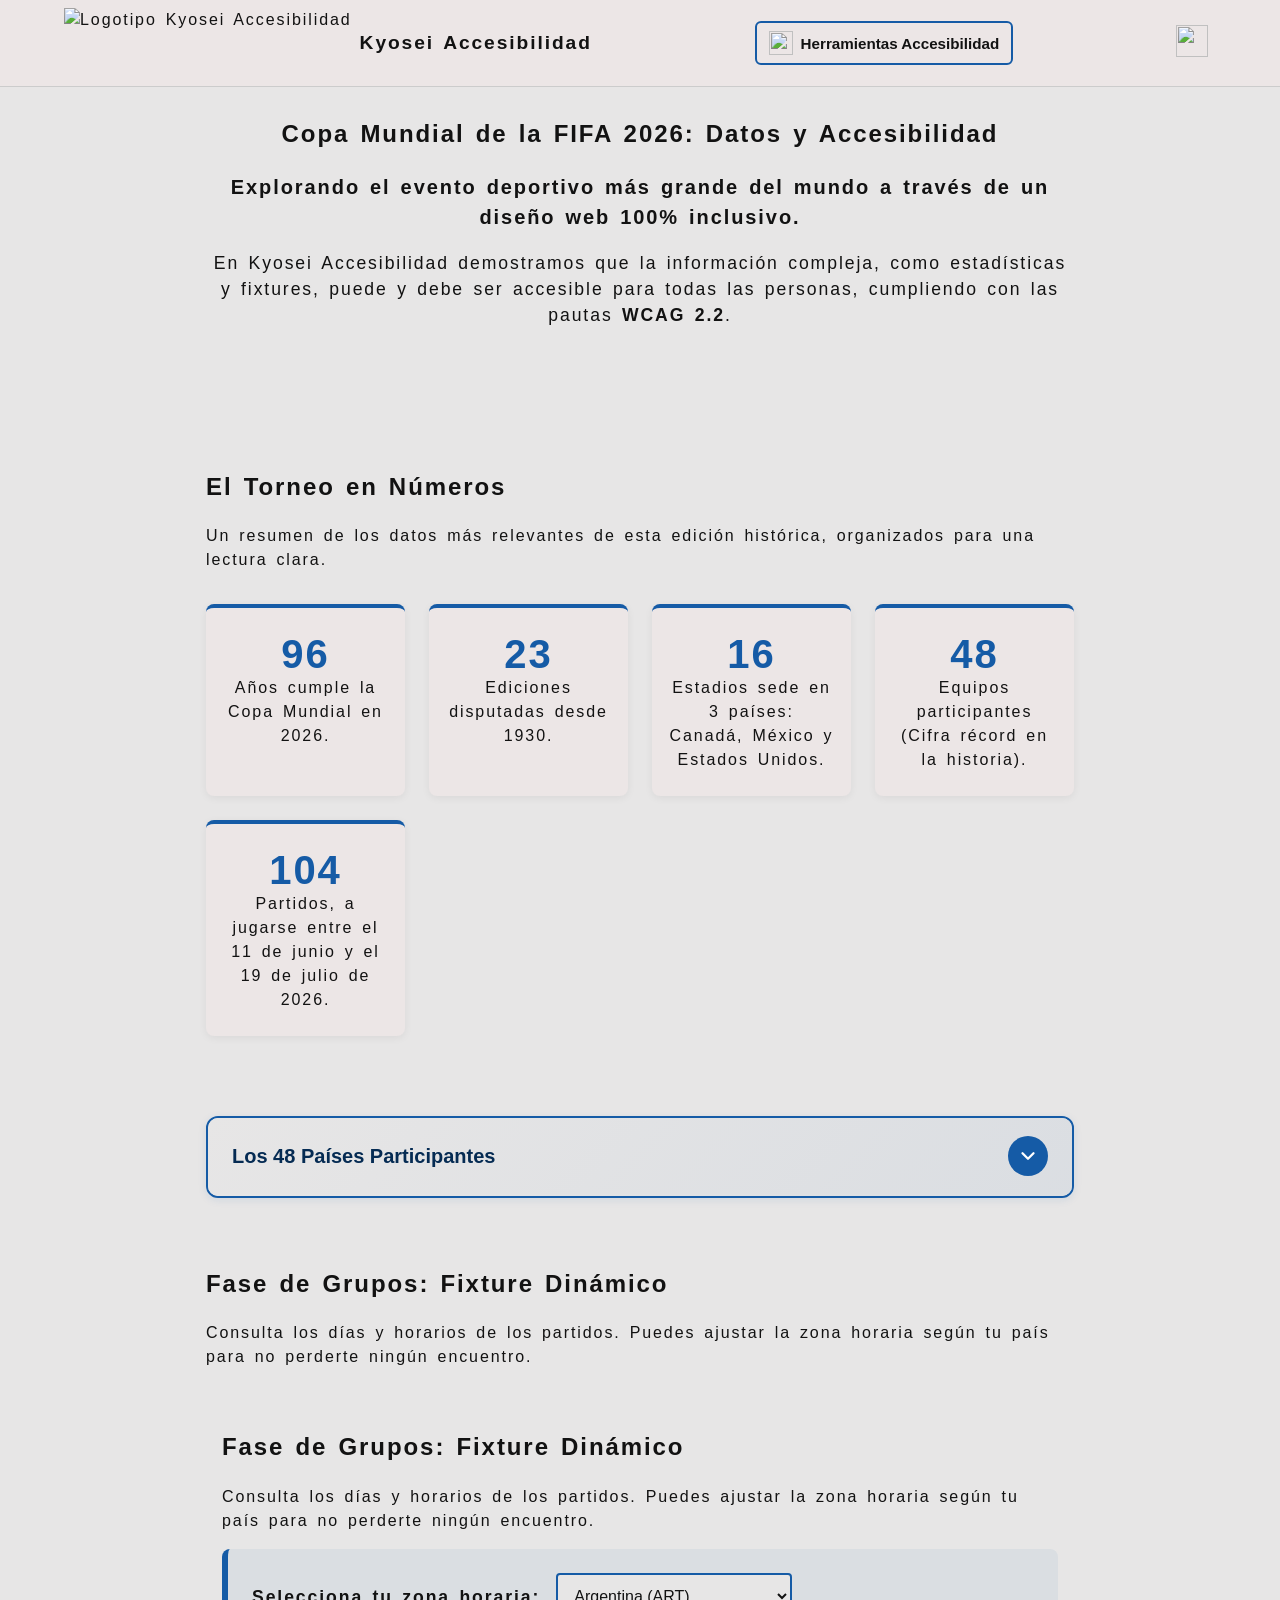
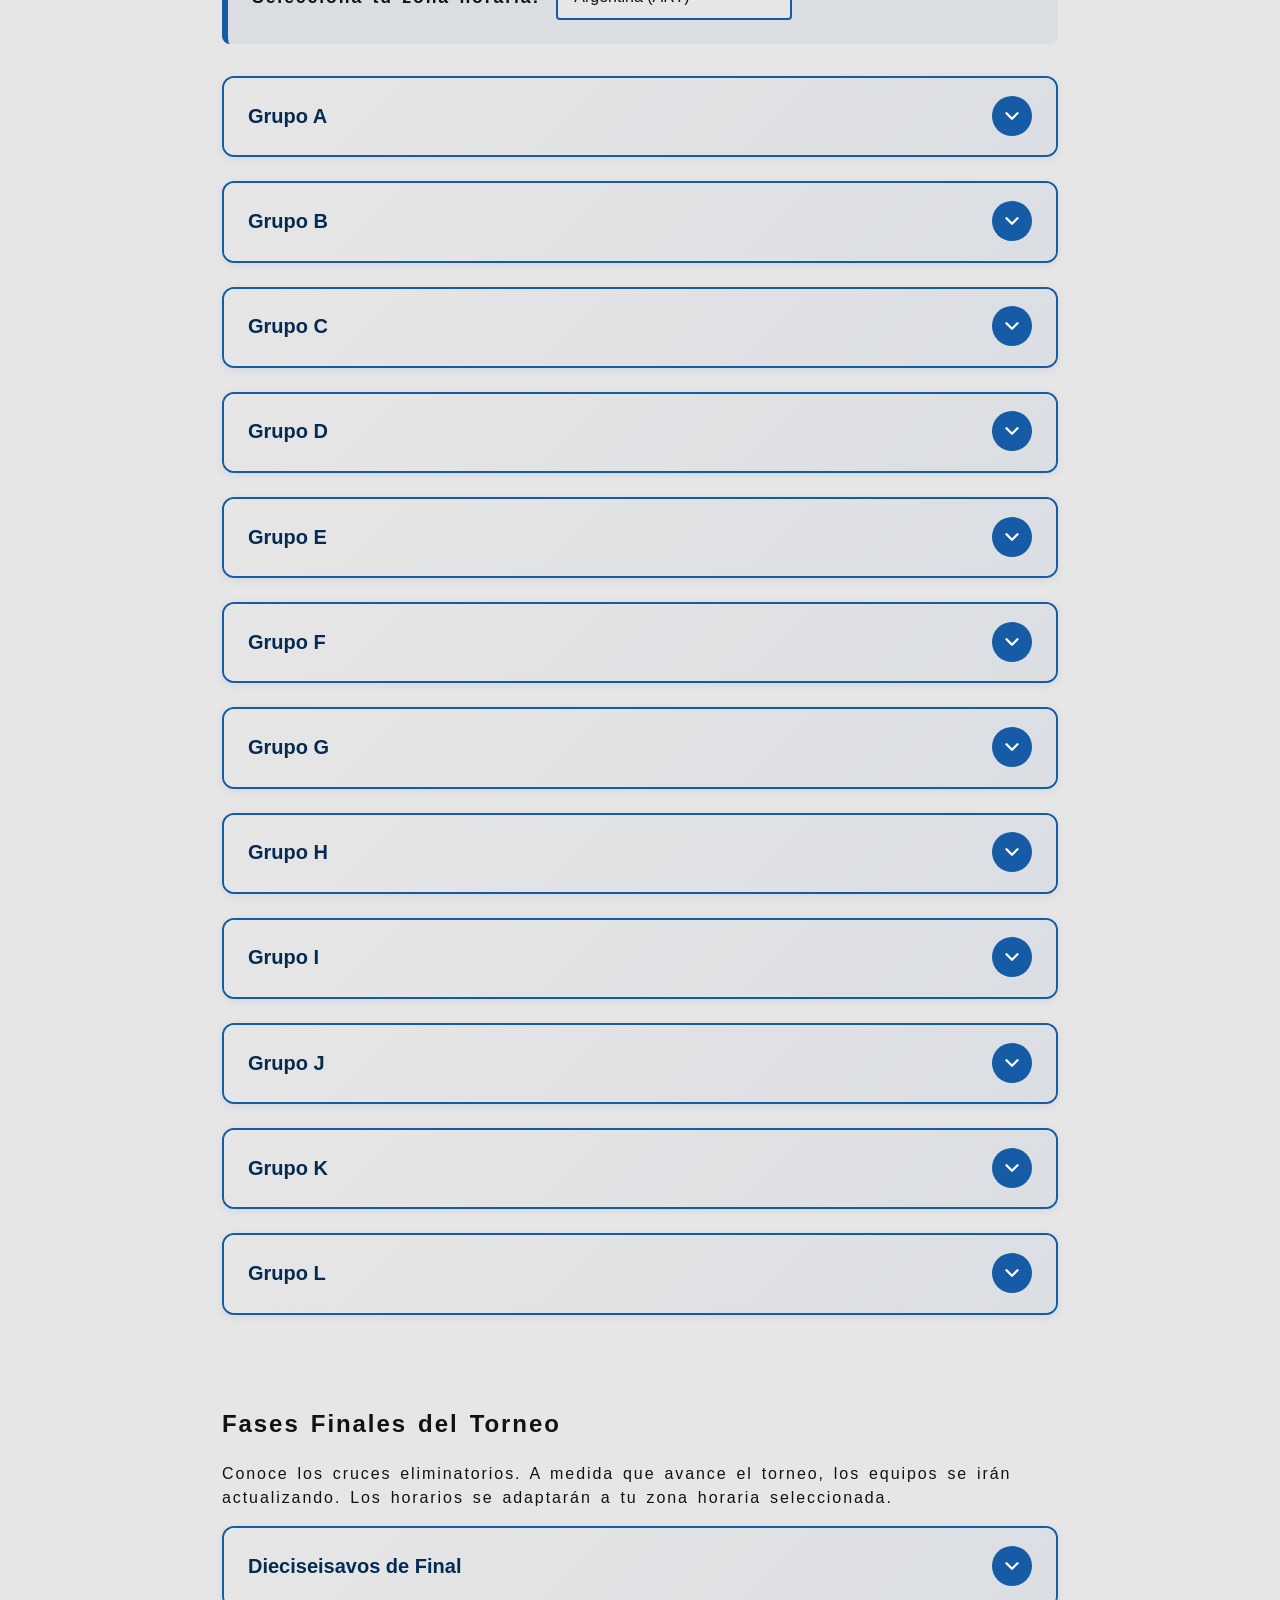
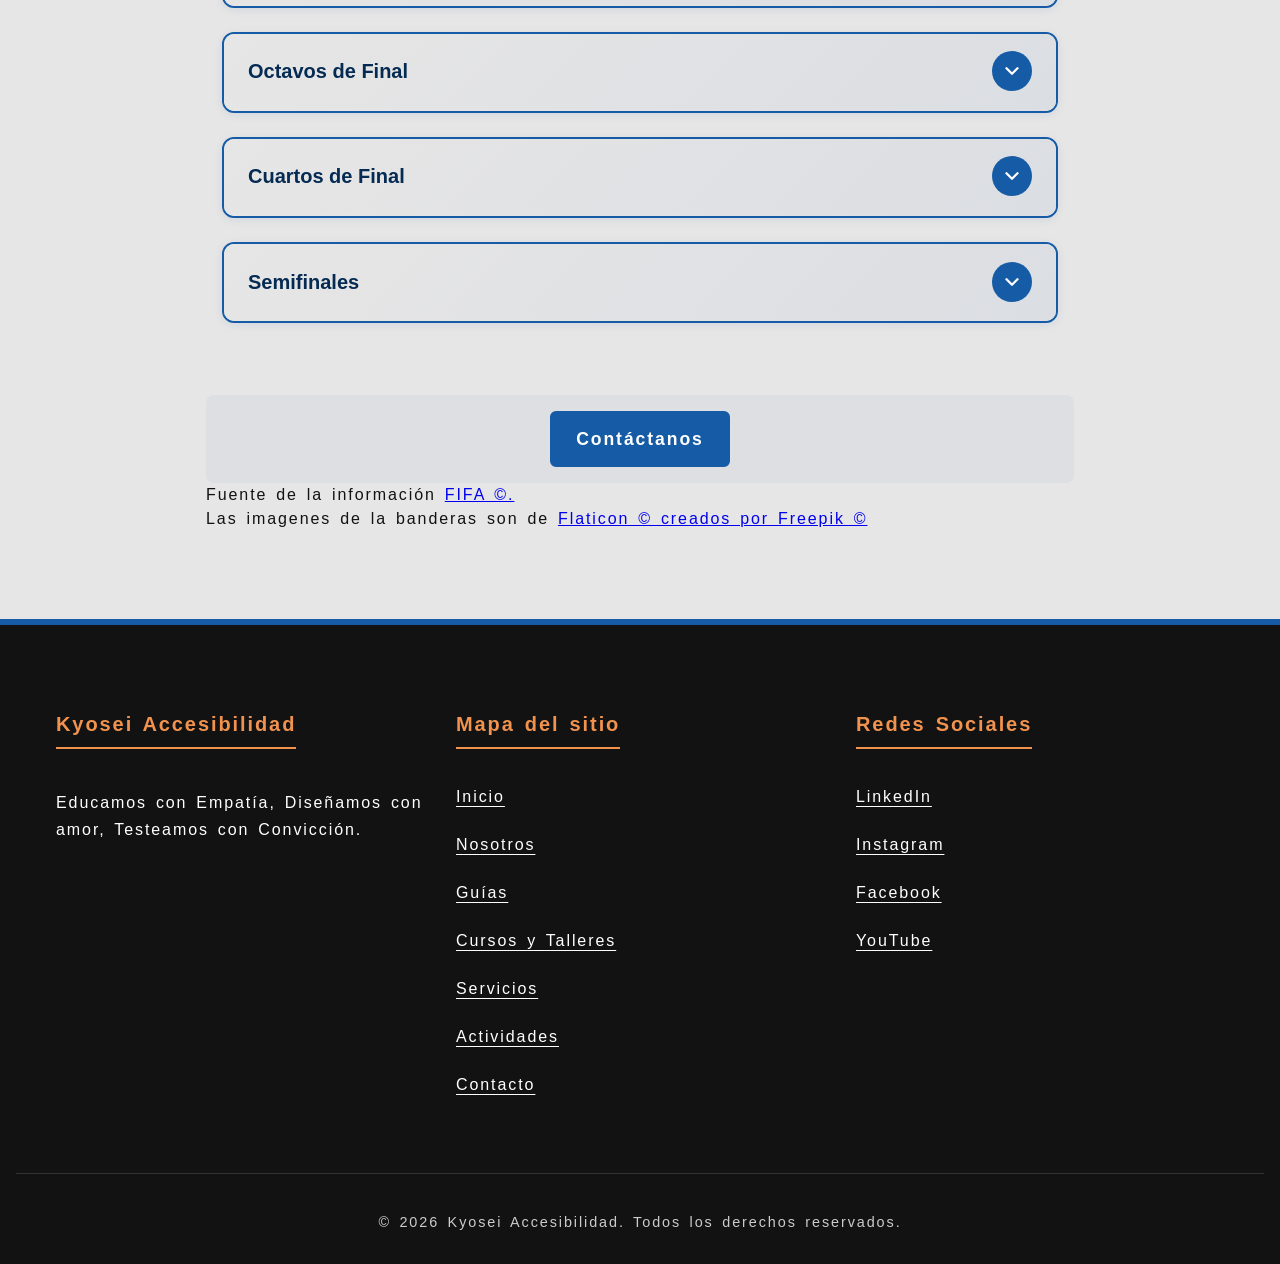
==== commit 28dcbcca: "semifinales" ====
--- a/index.html
+++ b/index.html
@@ -2357,7 +2357,77 @@
             </div>
         </div>
 
-        
+        <div class="accessible-accordion knockout-section" style="margin-bottom: 1.5rem;">
+            <h3 id="semifinales-title" class="accordion-heading">
+                <button class="accordion-trigger" aria-expanded="false" aria-controls="panel-semifinales" id="btn-semifinales">
+                    <span class="accordion-title-text">Semifinales</span>
+                    <span class="accordion-chevron" aria-hidden="true">
+                        <svg viewBox="0 0 24 24" width="22" height="22" focusable="false" aria-hidden="true">
+                            <polyline points="6 9 12 15 18 9" stroke="currentColor" stroke-width="2.5" stroke-linecap="round" stroke-linejoin="round" fill="none"/>
+                        </svg>
+                    </span>
+                </button>
+            </h3>
+            <div class="accordion-panel" id="panel-semifinales" role="region" aria-labelledby="btn-semifinales" hidden>
+                <div class="accordion-panel-inner">
+                    <ul class="match-cards-list" aria-label="Lista de partidos de semifinales">
+                        
+                        <li class="match-card">
+                            <div class="match-header">
+                                <span class="match-number">Partido 101</span>
+                                <span>
+                                    <span class="sr-only">Fecha y hora: </span>
+                                    <span class="match-date">14 de julio - </span>
+                                    <time datetime="2026-07-14T00:00:00Z" data-utc="2026-07-14T00:00:00Z" class="match-time">Por definir</time>
+                                </span>
+                                <span>
+                                    <span class="sr-only">Sede: </span>
+                                    <span class="match-venue" aria-label="Sede Dallas">Dallas</span>
+                                </span>
+                            </div>
+                            <div class="match-teams">
+                                <div class="team-condition">
+                                    <span class="sr-only">Equipo local: </span> 
+                                    <strong>Ganador partido 97</strong>
+                                </div>
+                                <span class="vs-badge" aria-label="juega contra" role="text">VS</span>
+                                <div class="team-condition">
+                                    <span class="sr-only">Equipo visitante: </span> 
+                                    <strong>Ganador partido 98</strong>
+                                </div>
+                            </div>
+                        </li>
+
+                        <li class="match-card">
+                            <div class="match-header">
+                                <span class="match-number">Partido 102</span>
+                                <span>
+                                    <span class="sr-only">Fecha y hora: </span>
+                                    <span class="match-date">15 de julio - </span>
+                                    <time datetime="2026-07-15T00:00:00Z" data-utc="2026-07-15T00:00:00Z" class="match-time">Por definir</time>
+                                </span>
+                                <span>
+                                    <span class="sr-only">Sede: </span>
+                                    <span class="match-venue" aria-label="Sede Atlanta">Atlanta</span>
+                                </span>
+                            </div>
+                            <div class="match-teams">
+                                <div class="team-condition">
+                                    <span class="sr-only">Equipo local: </span> 
+                                    <strong>Ganador partido 99</strong>
+                                </div>
+                                <span class="vs-badge" aria-label="juega contra" role="text">VS</span>
+                                <div class="team-condition">
+                                    <span class="sr-only">Equipo visitante: </span> 
+                                    <strong>Ganador partido 100</strong>
+                                </div>
+                            </div>
+                        </li>
+
+                    </ul>
+                </div>
+            </div>
+        </div>
 
     </section>
     <section>
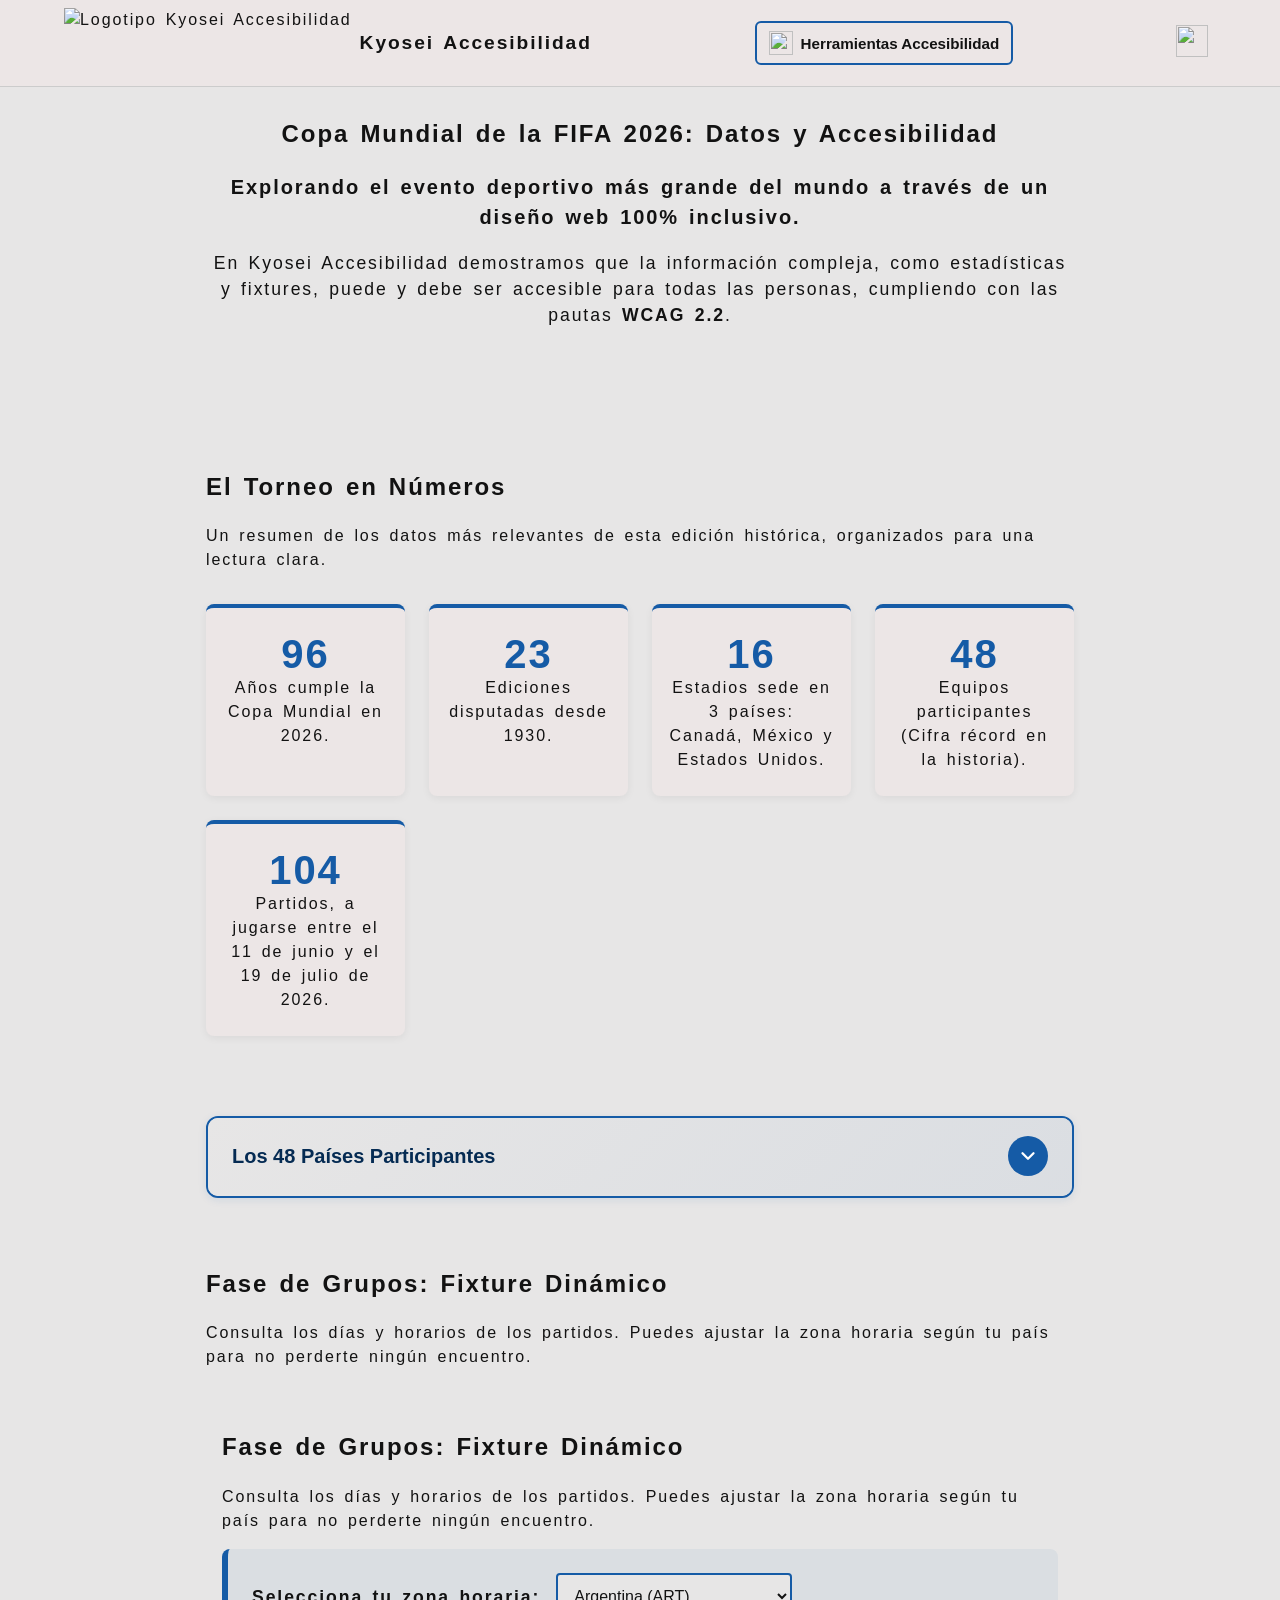
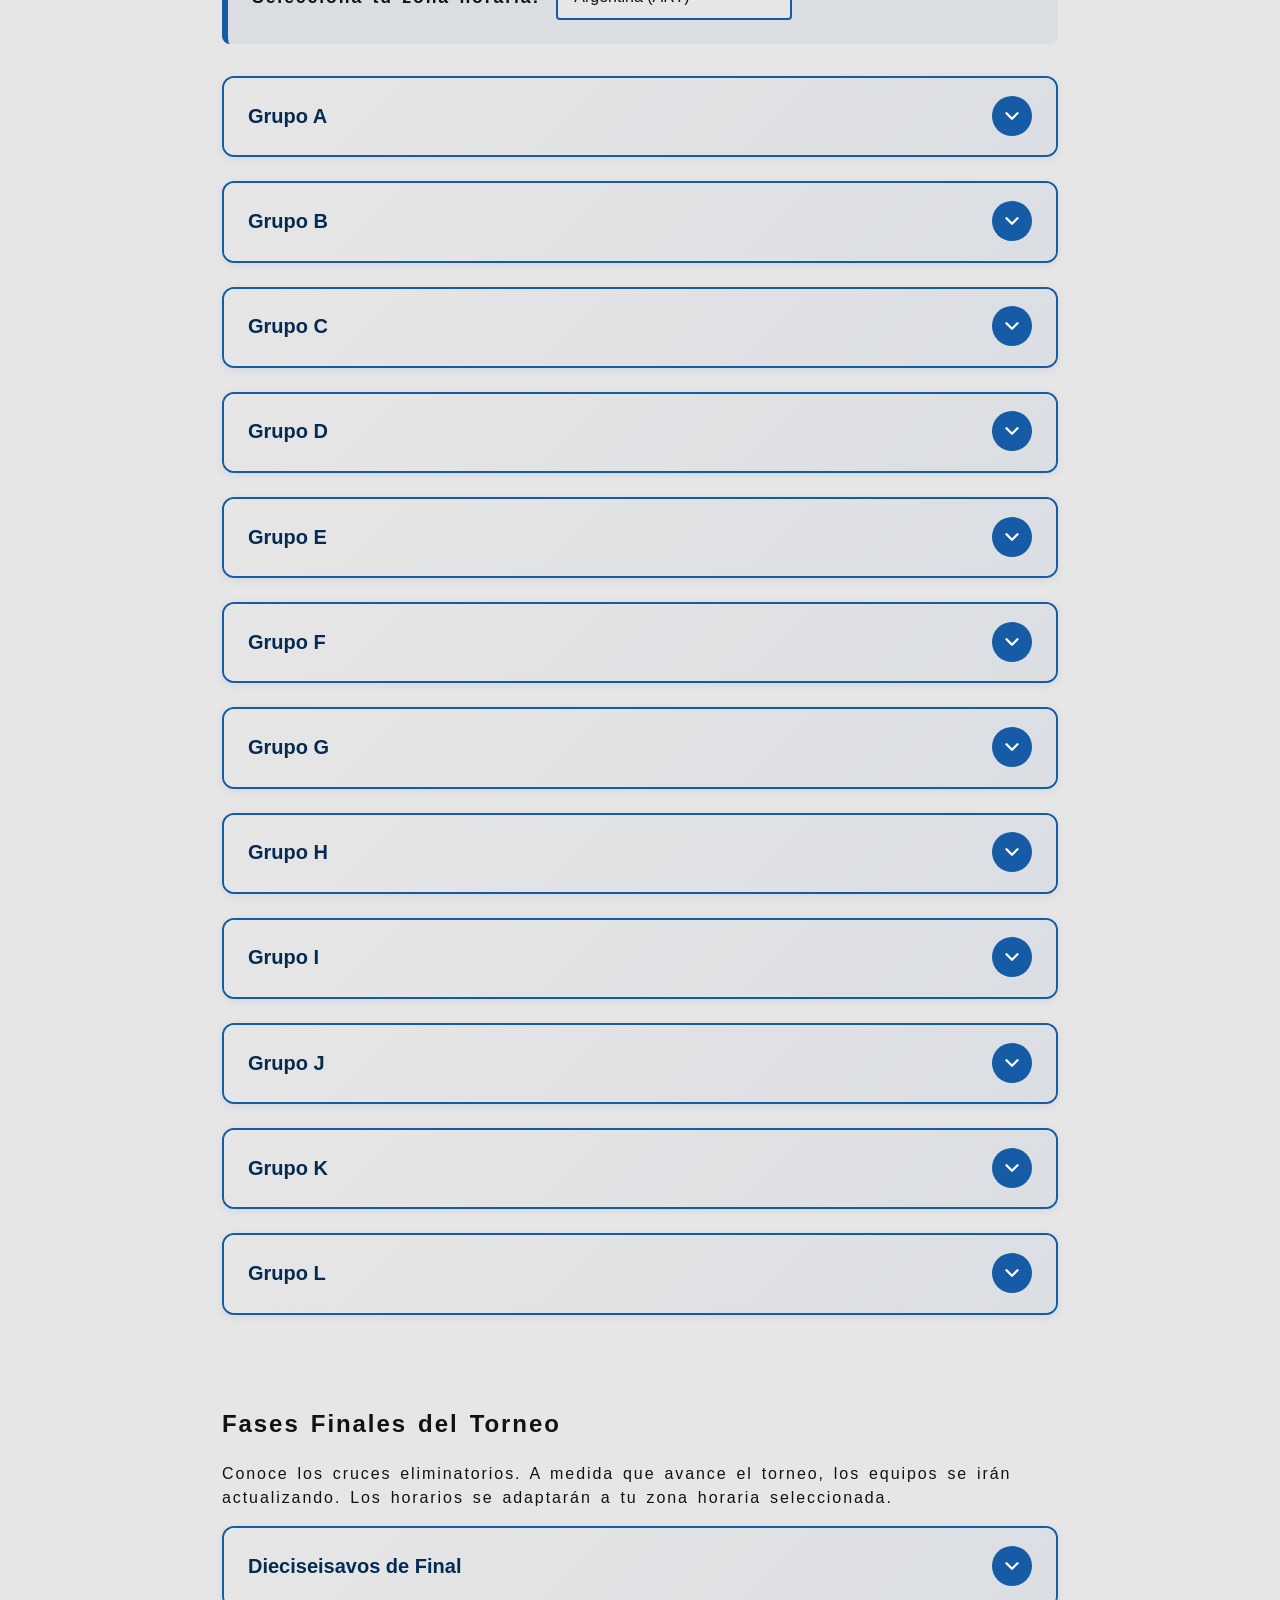
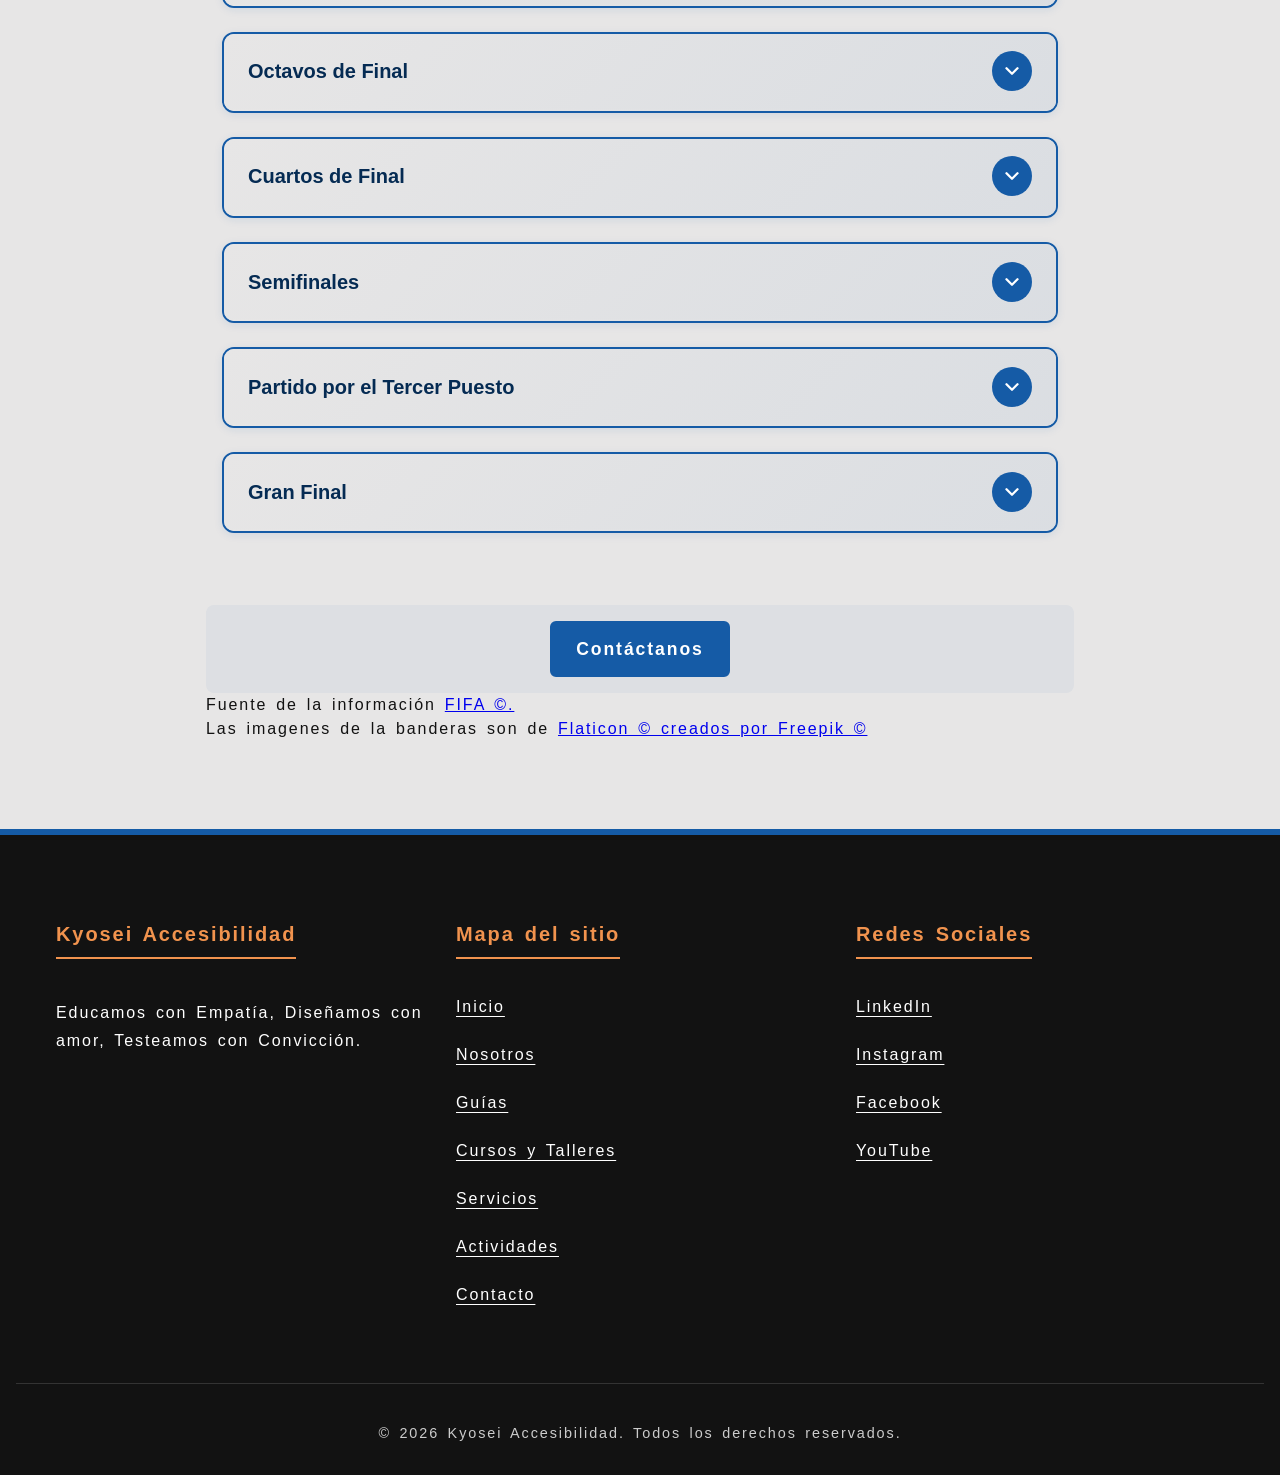
==== commit 2ff74726: "final" ====
--- a/index.html
+++ b/index.html
@@ -2428,6 +2428,94 @@
                 </div>
             </div>
         </div>
+        <div class="accessible-accordion knockout-section" style="margin-bottom: 1.5rem;">
+            <h3 id="tercer-puesto-title" class="accordion-heading">
+                <button class="accordion-trigger" aria-expanded="false" aria-controls="panel-tercer-puesto" id="btn-tercer-puesto">
+                    <span class="accordion-title-text">Partido por el Tercer Puesto</span>
+                    <span class="accordion-chevron" aria-hidden="true">
+                        <svg viewBox="0 0 24 24" width="22" height="22" focusable="false" aria-hidden="true">
+                            <polyline points="6 9 12 15 18 9" stroke="currentColor" stroke-width="2.5" stroke-linecap="round" stroke-linejoin="round" fill="none"/>
+                        </svg>
+                    </span>
+                </button>
+            </h3>
+
+            <div class="accordion-panel" id="panel-tercer-puesto" role="region" aria-labelledby="btn-tercer-puesto" hidden>
+                <div class="accordion-panel-inner">
+                    <ul class="match-cards-list" aria-label="Partido por el tercer puesto">
+                        <li class="match-card">
+                            <div class="match-header">
+                                <span class="match-number">Partido 103</span>
+                                <span>
+                                    <span class="sr-only">Fecha y hora: </span>
+                                    <span class="match-date">18 de julio - </span>
+                                    <time datetime="2026-07-18T00:00:00Z" data-utc="2026-07-18T00:00:00Z" class="match-time">Por definir</time>
+                                </span>
+                                <span>
+                                    <span class="sr-only">Sede: </span>
+                                    <span class="match-venue" aria-label="Sede Miami">Miami</span>
+                                </span>
+                            </div>
+                            <div class="match-teams">
+                                <div class="team-condition">
+                                    <span class="sr-only">Equipo local: </span> 
+                                    <strong>Perdedor Partido 101</strong>
+                                </div>
+                                <span class="vs-badge" aria-label="juega contra" role="text">VS</span>
+                                <div class="team-condition">
+                                    <span class="sr-only">Equipo visitante: </span> 
+                                    <strong>Perdedor Partido 102</strong>
+                                </div>
+                            </div>
+                        </li>
+                    </ul>
+                </div>
+            </div>
+        </div>
+        <div class="accessible-accordion knockout-section" style="margin-bottom: 1.5rem;">
+            <h3 id="final-title" class="accordion-heading">
+                <button class="accordion-trigger" aria-expanded="false" aria-controls="panel-final" id="btn-final">
+                    <span class="accordion-title-text">Gran Final</span>
+                    <span class="accordion-chevron" aria-hidden="true">
+                        <svg viewBox="0 0 24 24" width="22" height="22" focusable="false" aria-hidden="true">
+                            <polyline points="6 9 12 15 18 9" stroke="currentColor" stroke-width="2.5" stroke-linecap="round" stroke-linejoin="round" fill="none"/>
+                        </svg>
+                    </span>
+                </button>
+            </h3>
+
+            <div class="accordion-panel" id="panel-final" role="region" aria-labelledby="btn-final" hidden>
+                <div class="accordion-panel-inner">
+                    <ul class="match-cards-list" aria-label="Gran Final de la Copa Mundial">
+                        <li class="match-card">
+                            <div class="match-header">
+                                <span class="match-number">Partido 104</span>
+                                <span>
+                                    <span class="sr-only">Fecha y hora: </span>
+                                    <span class="match-date">19 de julio - </span>
+                                    <time datetime="2026-07-19T00:00:00Z" data-utc="2026-07-19T00:00:00Z" class="match-time">Por definir</time>
+                                </span>
+                                <span>
+                                    <span class="sr-only">Sede: </span>
+                                    <span class="match-venue" aria-label="Sede Nueva York Nueva Jersey">Nueva York Nueva Jersey</span>
+                                </span>
+                            </div>
+                            <div class="match-teams">
+                                <div class="team-condition">
+                                    <span class="sr-only">Equipo local: </span> 
+                                    <strong>Ganador Partido 101</strong>
+                                </div>
+                                <span class="vs-badge" aria-label="juega contra" role="text">VS</span>
+                                <div class="team-condition">
+                                    <span class="sr-only">Equipo visitante: </span> 
+                                    <strong>Ganador Partido 102</strong>
+                                </div>
+                            </div>
+                        </li>
+                    </ul>
+                </div>
+            </div>
+        </div>
 
     </section>
     <section>
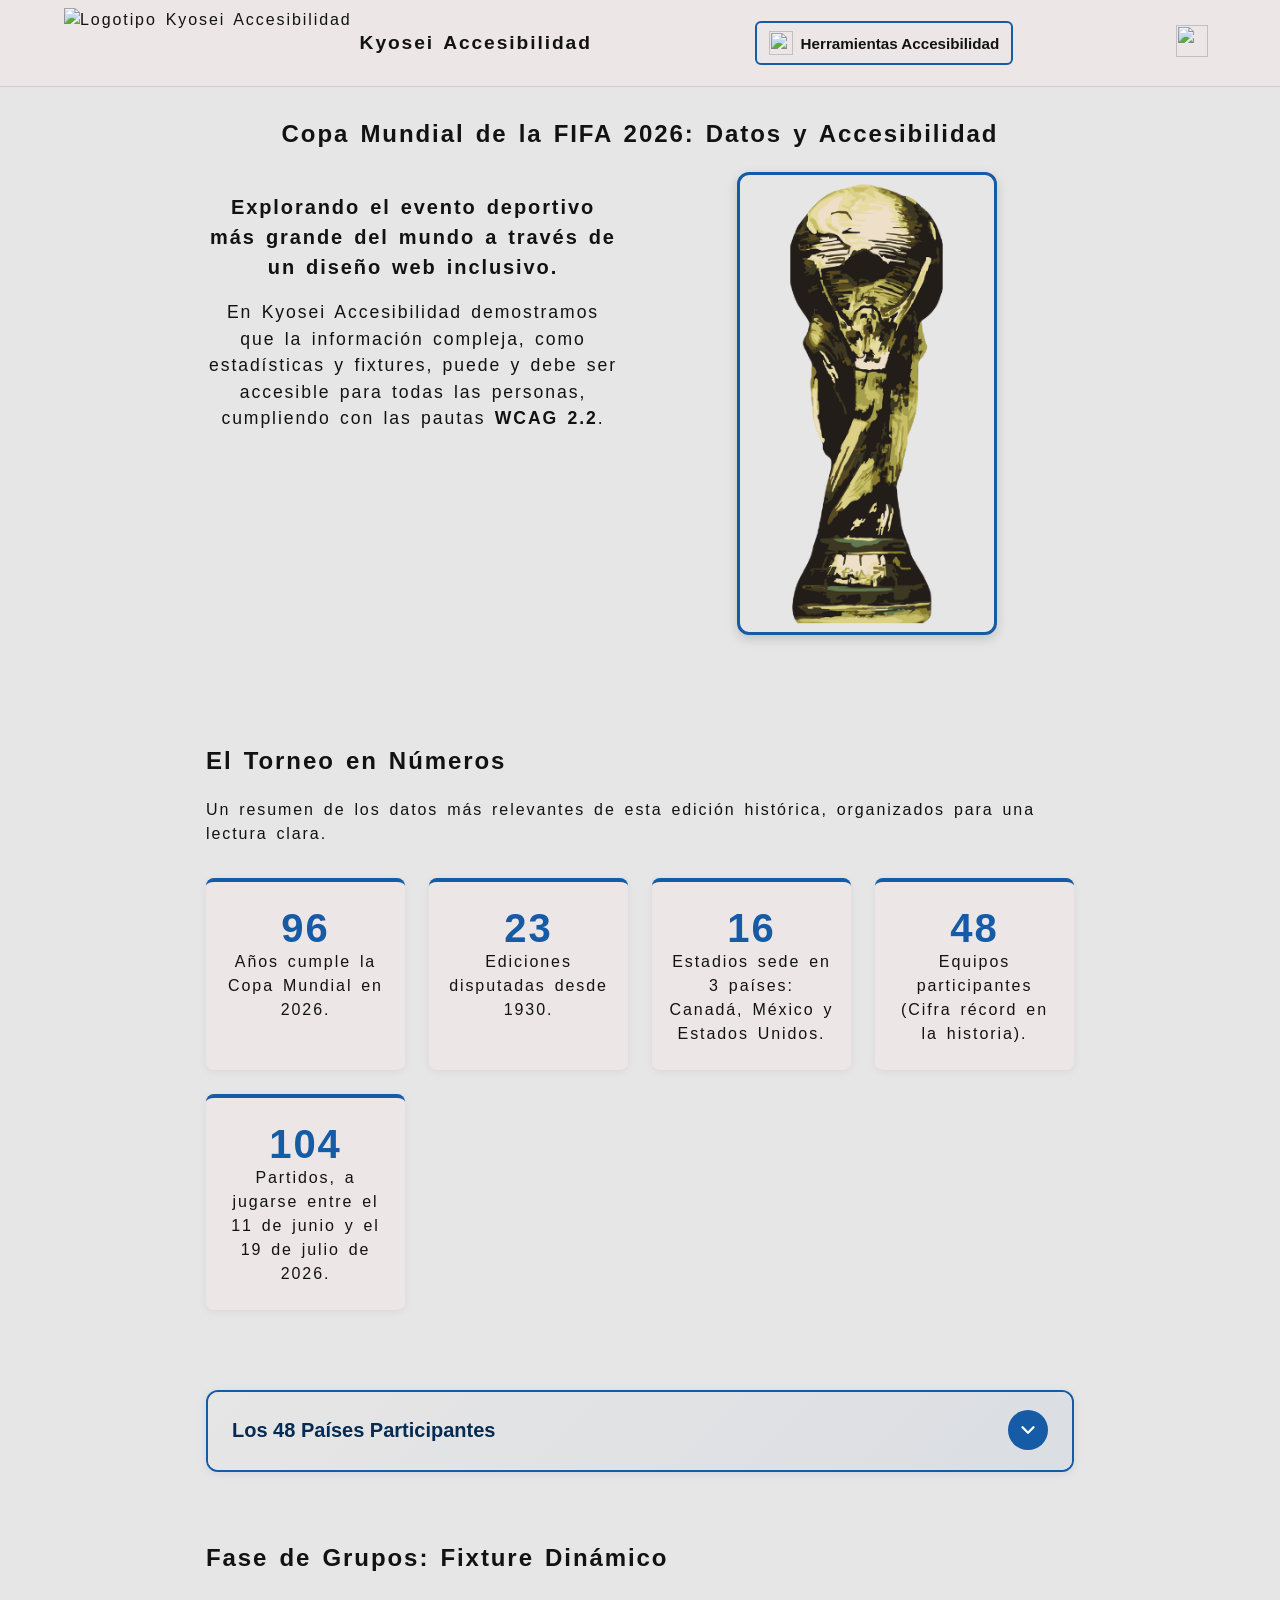
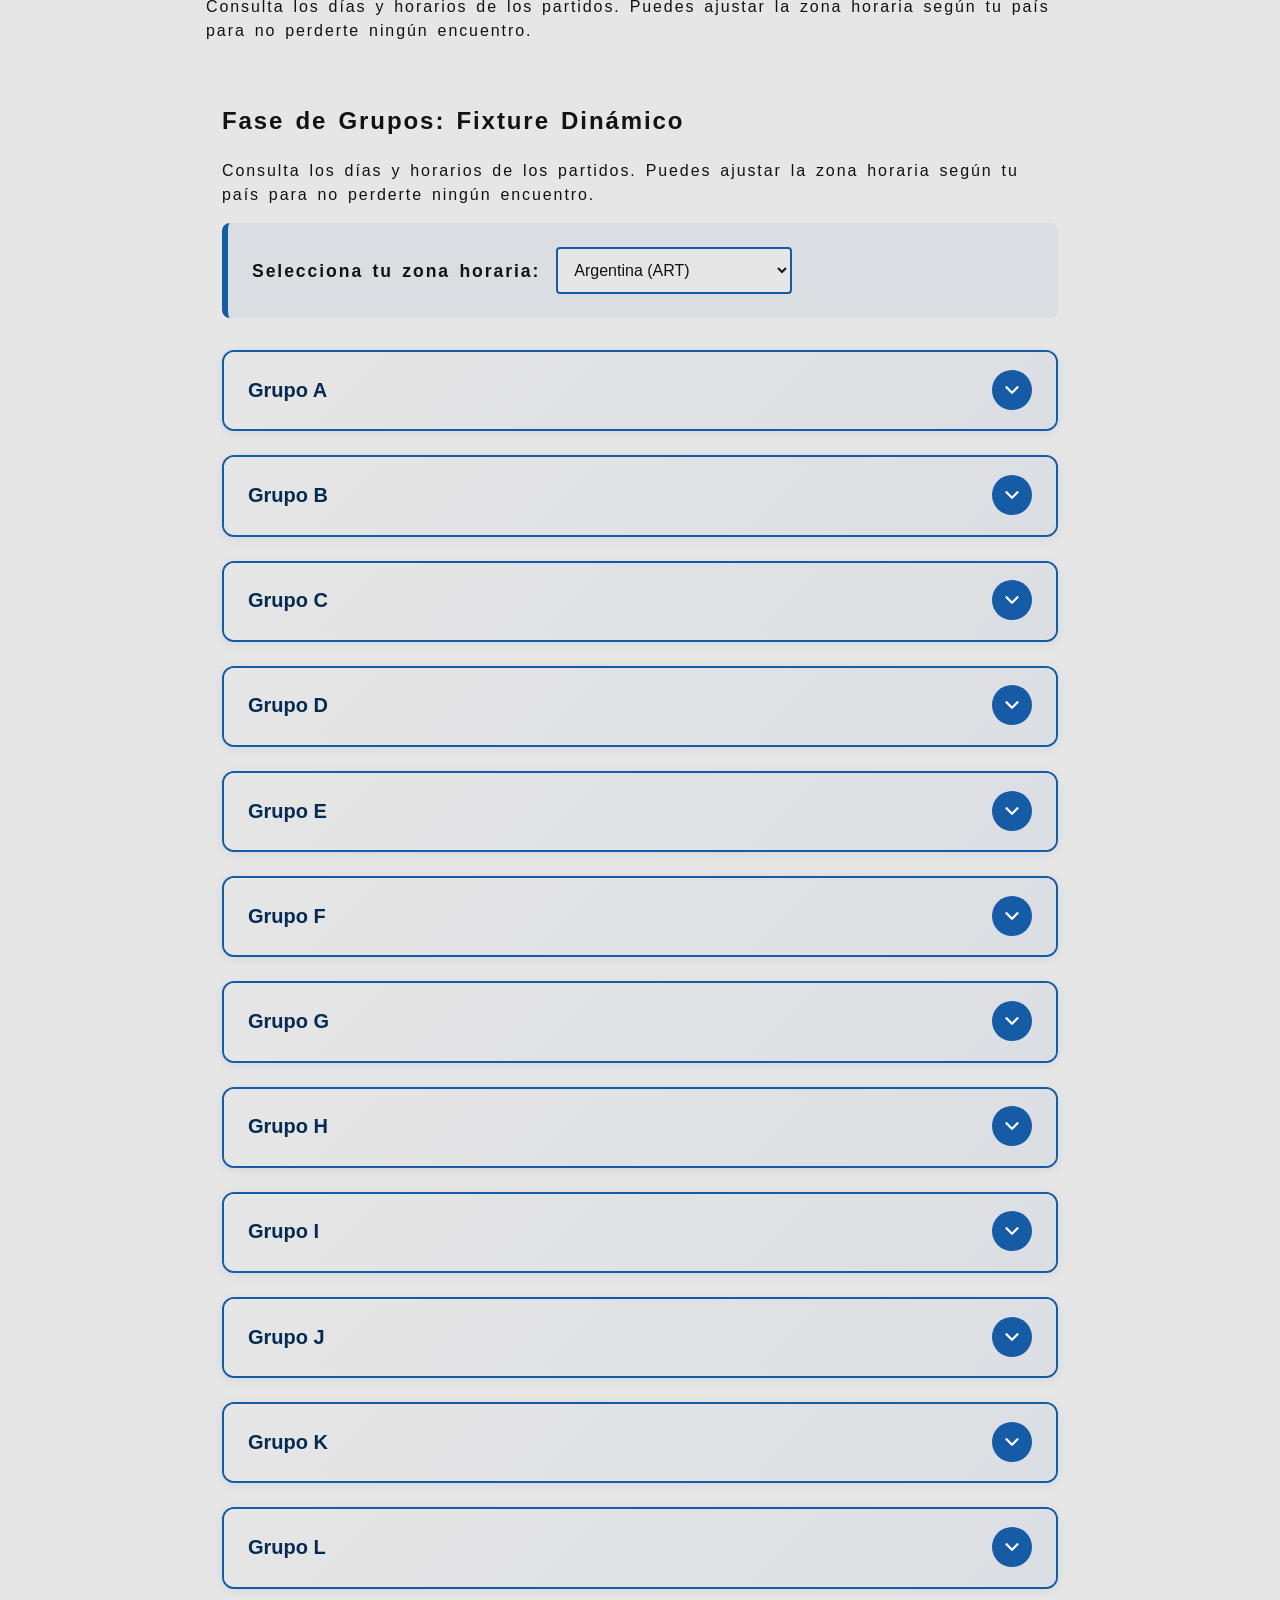
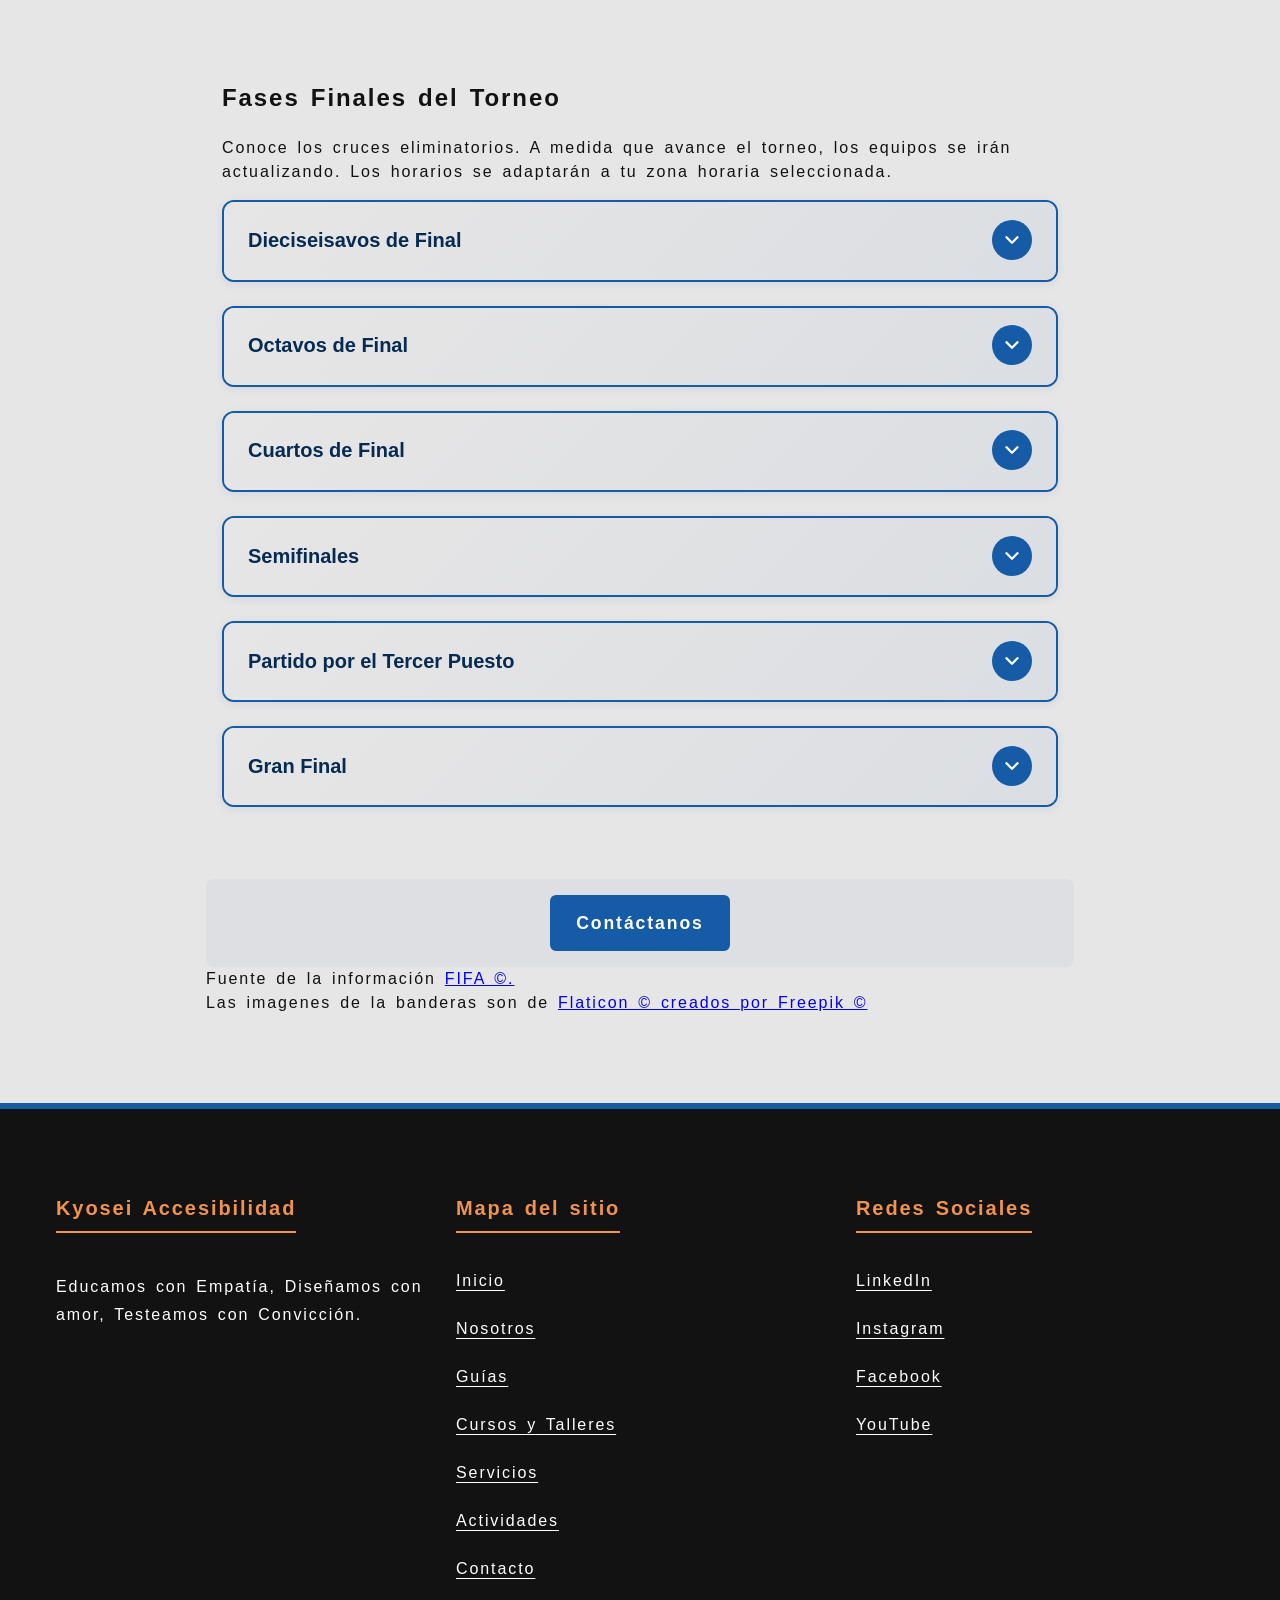
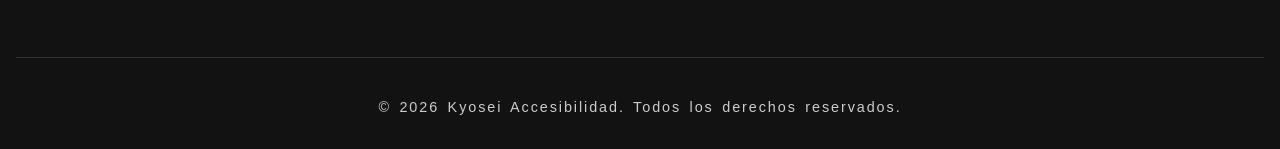
==== commit a55c21c3: "COPA" ====
--- a/index.html
+++ b/index.html
@@ -32,6 +32,7 @@
                 <li><a href="/./pages/cursosytalleres.html" class="nav-link">Cursos y Talleres</a></li>
                 <li><a href="/./pages/servicios.html" class="nav-link current" aria-current="page">Servicios</a></li>
                 <li><a href="/./pages/actividades.html" class="nav-link">Actividades</a></li>
+                <li><a href="/./pages/fixture.html" class="nav-link">Fixture Mundial</a></li>
                 <li><a href="/./pages/contacto.html" class="nav-link">Contacto</a></li>
             </ul>
         </nav>
@@ -109,14 +110,31 @@
 <main id="main-content" tabindex="-1">
     
     <section class="fixture-intro content-wrapper">
-        <h1 id="fixture-title">Copa Mundial de la FIFA 2026: Datos y Accesibilidad</h1>
-        <p class="hero-lead">
-            Explorando el evento deportivo más grande del mundo a través de un diseño web 100% inclusivo.
-        </p>
-        <p class="hero-description">
-            En Kyosei Accesibilidad demostramos que la información compleja, como estadísticas y fixtures, puede y debe ser accesible para todas las personas, cumpliendo con las pautas <strong>WCAG 2.2</strong>.
-                </p>
-    </section>
+    <h1 id="fixture-title">Copa Mundial de la FIFA 2026: Datos y Accesibilidad</h1>
+
+    <div class="hero-layout">
+        <div class="hero-text-block">
+            <p class="hero-lead">
+                Explorando el evento deportivo más grande del mundo a través de un diseño web  inclusivo.
+            </p>
+            <p class="hero-description">
+                En Kyosei Accesibilidad demostramos que la información compleja, como estadísticas y fixtures, puede y debe ser accesible para todas las personas, cumpliendo con las pautas
+                <strong>WCAG 2.2</strong>.
+            </p>
+        </div>
+
+        <figure class="hero-image-block">
+            <img
+                src="./mundial/copadelmundo.png"
+                class="hero-trophy-img"
+                alt="Trofeo de la Copa Mundial de la FIFA"
+            >
+            <figcaption class="sr-only">
+                Trofeo de la Copa Mundial de la FIFA 2026.
+            </figcaption>
+        </figure>
+    </div>
+</section>
 
     <section class="resource-section" aria-labelledby="titulo-estadisticas">
         <h2 id="titulo-estadisticas">El Torneo en Números</h2>
--- a/style.css
+++ b/style.css
@@ -2336,4 +2336,56 @@
         padding: 0.3rem 1rem;
         width: fit-content;
     }
-}+}
+
+/* ---- COPA DEL MUNDO ----  */
+/* Layout del hero con imagen + texto */
+.hero-layout {
+    display: flex;
+    flex-direction: column;
+    gap: 1.5rem;
+    align-items: center;
+    justify-content: center;
+    max-width: 60rem;
+    margin: 0 auto;
+}
+
+/* Bloque de texto: respeta las clases existentes */
+.hero-text-block {
+    width: 100%;
+}
+
+/* Bloque de imagen */
+.hero-image-block {
+    margin: 0;
+    width: 100%;
+    display: flex;
+    justify-content: center;
+}
+
+/* Imagen del trofeo: responsive y compatible con reflujo WCAG 2.2 */
+.hero-trophy-img {
+    max-width: 260px;
+    width: 100%;
+    height: auto;
+    border-radius: 12px;
+    border: 3px solid var(--primary-color);
+    box-shadow: 0 4px 12px rgba(0, 0, 0, 0.15);
+}
+
+/* Reordenar en pantallas más anchas sin romper reflujo */
+@media (min-width: 768px) {
+    .hero-layout {
+        flex-direction: row;
+        align-items: flex-start;
+    }
+
+    .hero-text-block,
+    .hero-image-block {
+        flex: 1 1 0;
+    }
+
+    .hero-text-block {
+        padding-right: 1rem;
+    }
+}
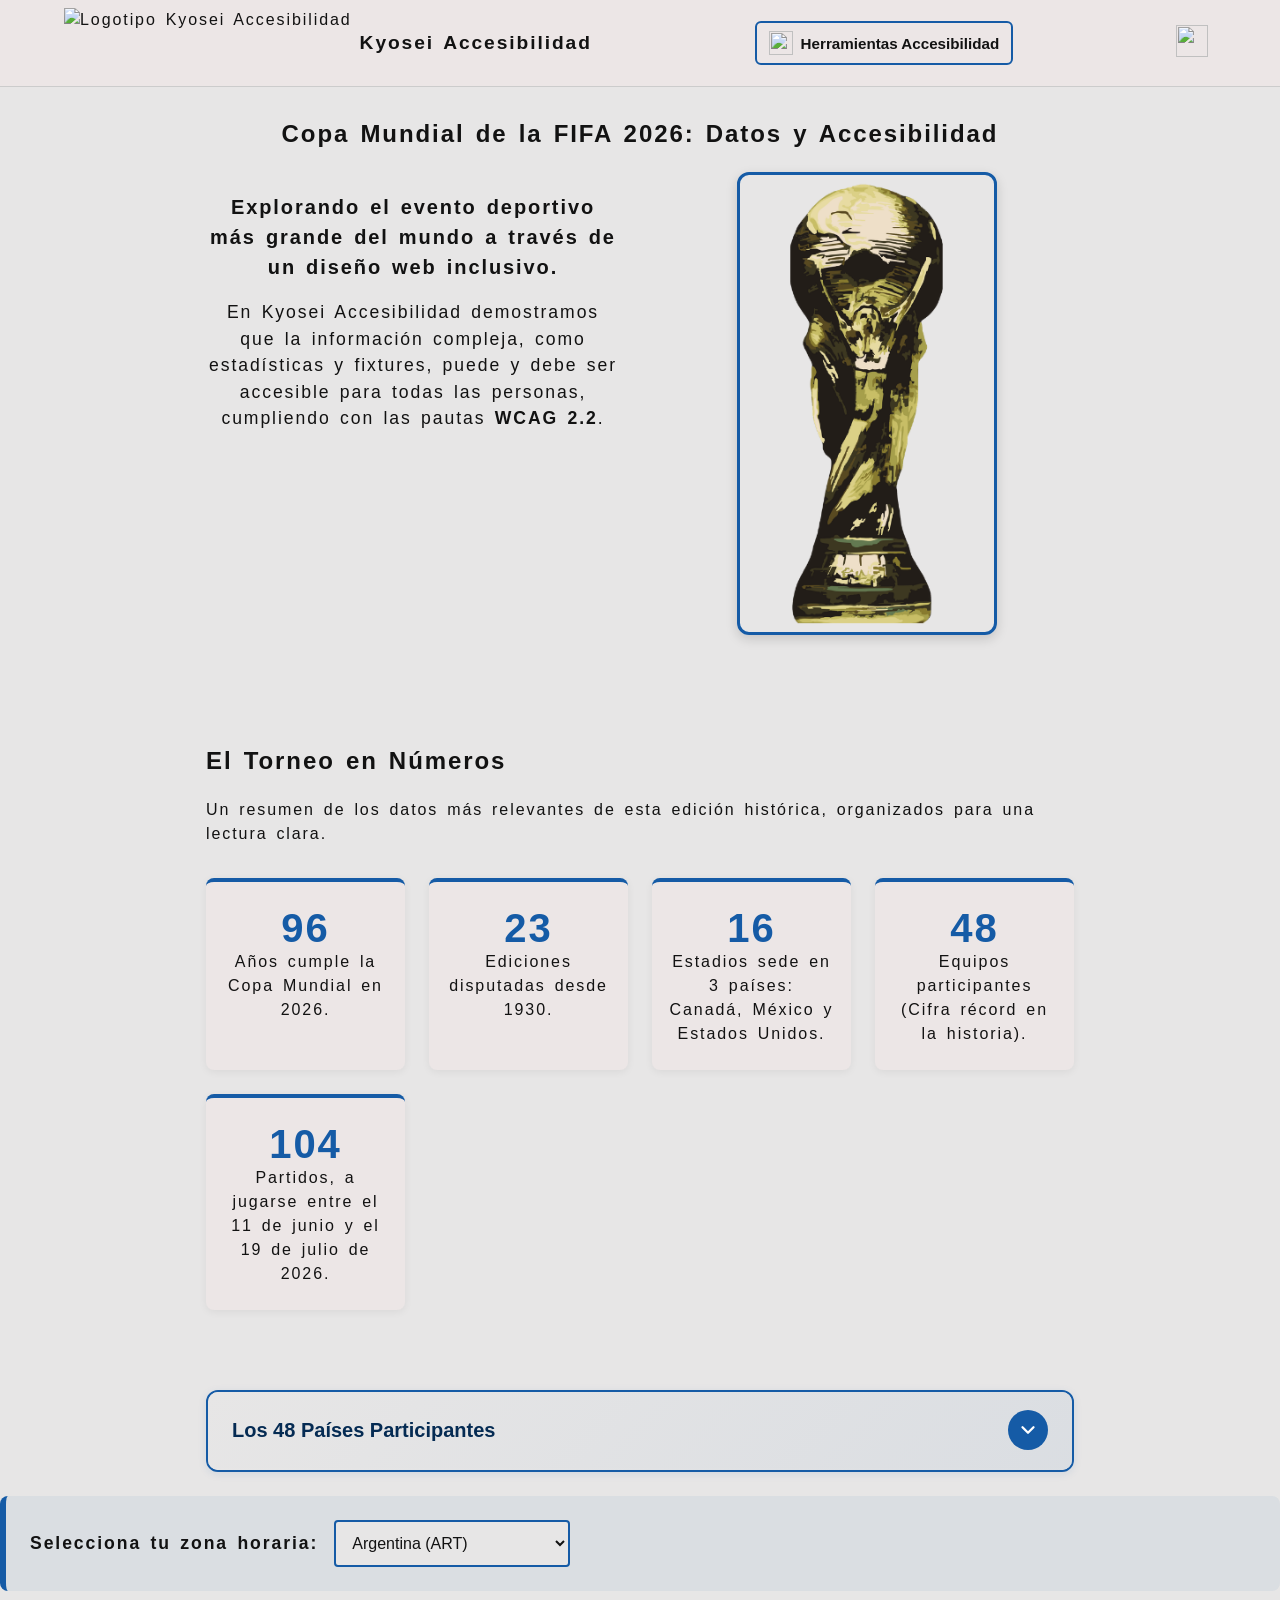
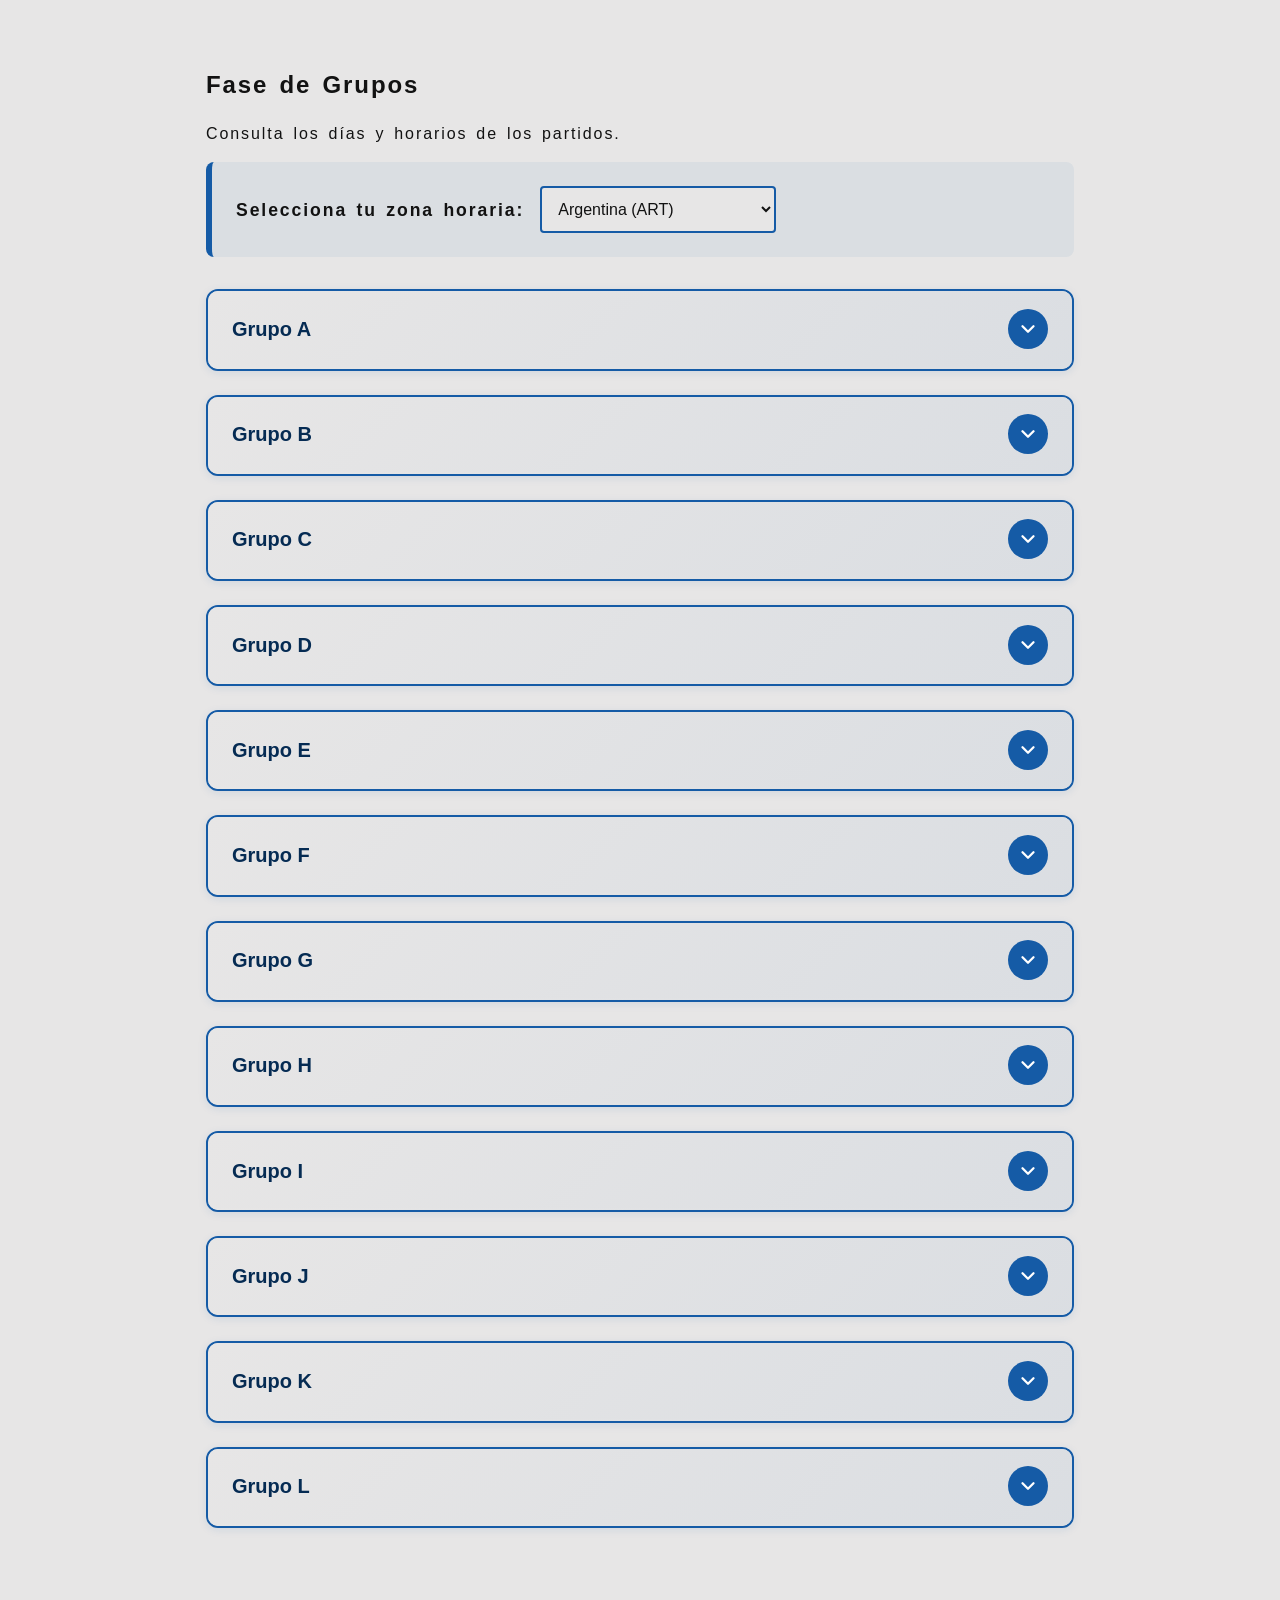
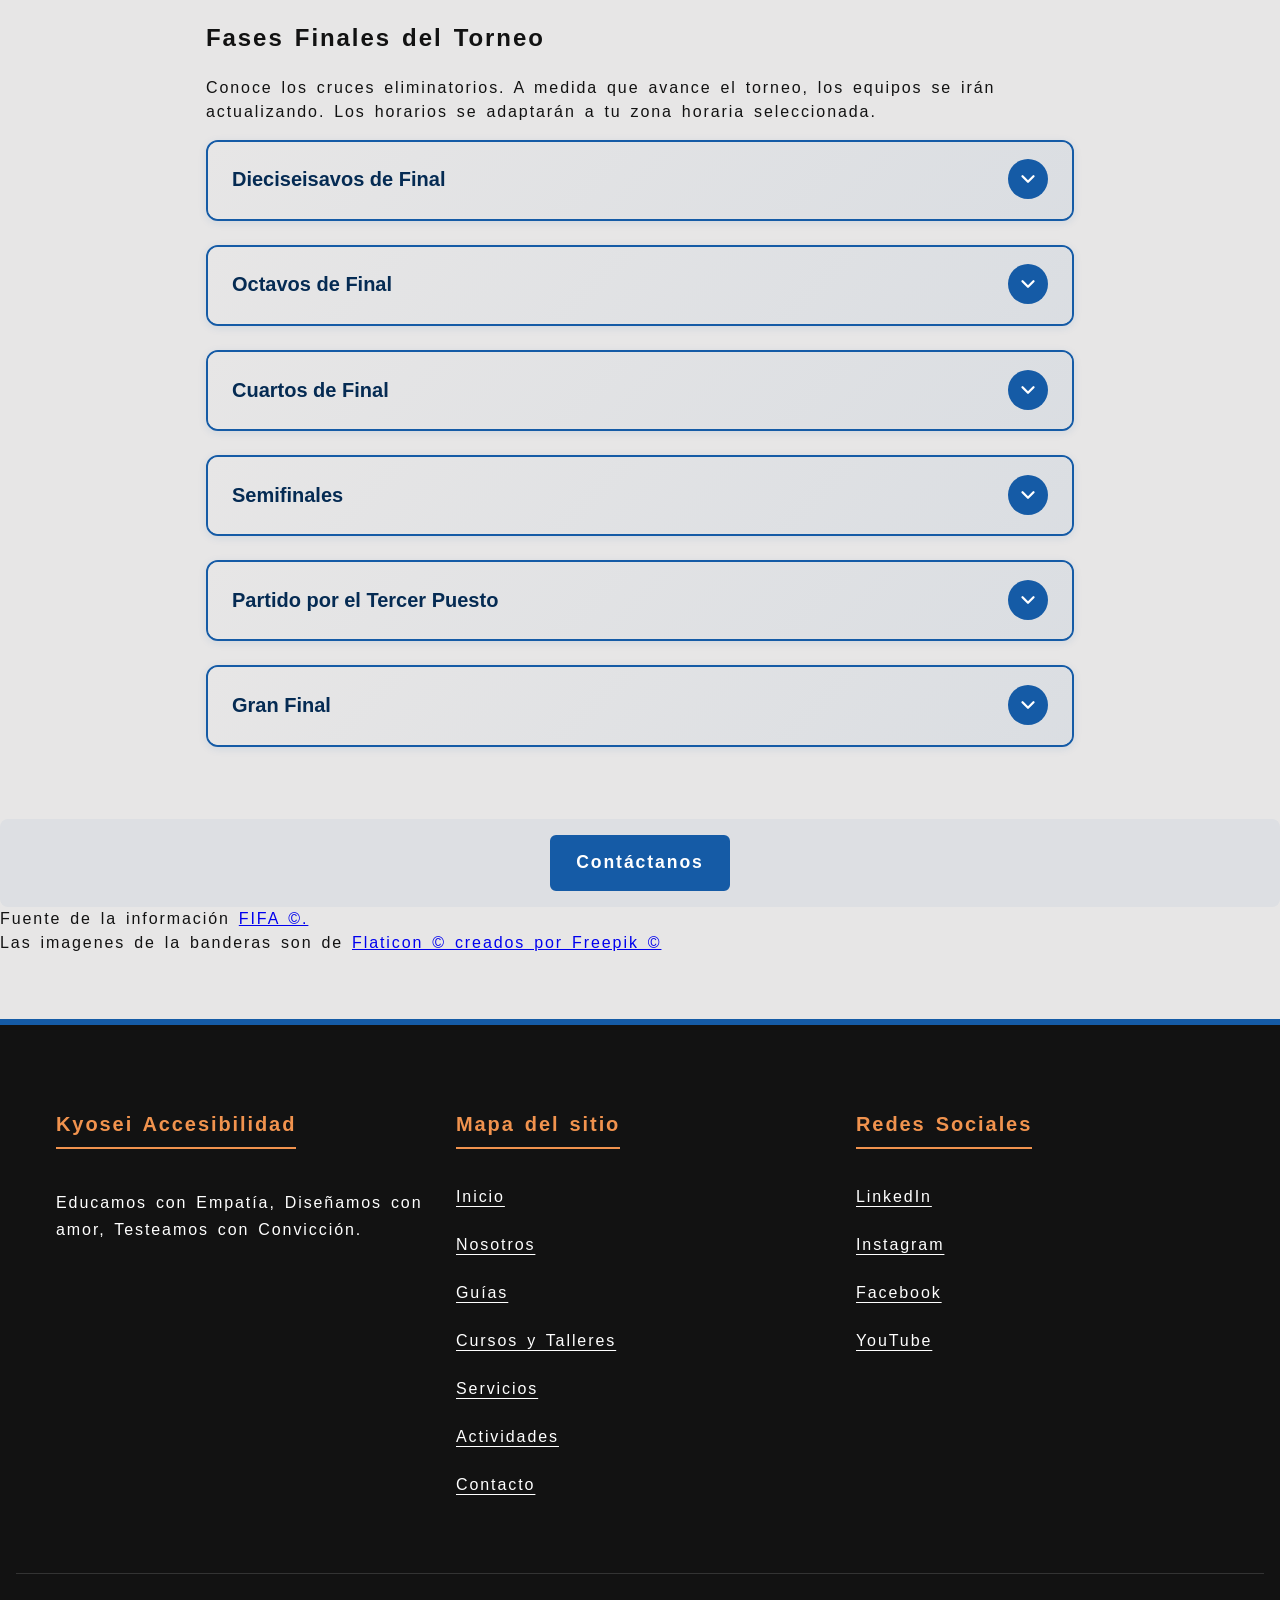
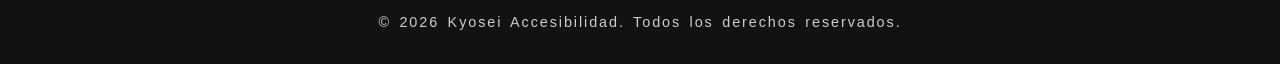
==== commit 5b860e53: "correccionHorario_perovoyaBorrar" ====
--- a/index.html
+++ b/index.html
@@ -248,12 +248,12 @@
         </div>
     </section>
     <!-- SECCIÓN: FASE DE GRUPOS Y ZONA HORARIA -->
-    <section class="resource-section" aria-labelledby="titulo-grupos">
+    <!-- <section class="resource-section" aria-labelledby="titulo-grupos">
         <h2 id="titulo-grupos">Fase de Grupos: Fixture Dinámico</h2>
-        <p>Consulta los días y horarios de los partidos. Puedes ajustar la zona horaria según tu país para no perderte ningún encuentro.</p>
+        <p>Consulta los días y horarios de los partidos. Puedes ajustar la zona horaria según tu país para no perderte ningún encuentro.</p> -->
 
         <!-- Controles de Zona Horaria Accesibles -->
-        <!-- <div class="timezone-container">
+        <div class="timezone-container">
             <label for="timezone-select">Selecciona tu zona horaria:</label>
             <select id="timezone-select">
                 <option value="America/Argentina/Buenos_Aires" selected>Argentina (ART)</option>
@@ -262,14 +262,14 @@
                 <option value="Europe/Madrid">España (Península)</option>
                 <option value="America/New_York">Estados Unidos (Este)</option>
             </select>
-        </div> -->
+        </div>
 
         <!-- Región viva ARIA: Anuncia a los lectores de pantalla cuando cambia la hora -->
         <div id="tz-announcer" class="sr-only" aria-live="polite"></div>
 
 <section class="resource-section" aria-labelledby="titulo-grupos">
-        <h2 id="titulo-grupos">Fase de Grupos: Fixture Dinámico</h2>
-        <p>Consulta los días y horarios de los partidos. Puedes ajustar la zona horaria según tu país para no perderte ningún encuentro.</p>
+        <h2 id="titulo-grupos">Fase de Grupos</h2>
+        <p>Consulta los días y horarios de los partidos.</p>
 
         <div class="timezone-container">
             <label for="timezone-select">Selecciona tu zona horaria:</label>
@@ -327,7 +327,7 @@
                             <thead>
                                 <tr>
                                     <th scope="col">Fecha</th>
-                                    <th scope="col">Hora (local)</th>
+                                    <th scope="col">Hora</th>
                                     <th scope="col">Equipo local</th>
                                     <th scope="col">Equipo visitante</th>
                                     <th scope="col">Sede</th>
@@ -338,16 +338,43 @@
                                 <!-- partido 1 -->
                                 <tr class="highlight-row">
                                     <td>11 de junio</td>
-                                    <td><time datetime="2026-06-11T23:00:00Z" data-utc="2026-06-11T23:00:00Z">16:00</time></td>
-                                    <th>México</th>
-                                    <td>Nueva Zelanda</td>
+                                    <td>
+                                        <!-- <div><time datetime="2026-06-11T23:00:00Z" data-utc="2026-06-11T23:00:00Z">16:00</time></div> -->
+                                        <div>
+                                            <div class="multi-time-info">
+                                            <!-- <span>Horarios:</span> -->
+                                            <ul class="time-list">
+                                                <li>16:00 (ARG/URU)</li>
+                                                <li>15:00 (CHI)</li>
+                                                <li>14:00 (COL/ECU/PER)</li>
+                                                <li>13:00 (MEX)</li>
+                                                <li>11:00 (ESP)</li>
+                                            </ul>
+                                        </div>
+                                        </div>
+                                    </td>
+                                    <th scope="row">México</th>
+                                    <td>Sudáfrica</td>
                                     <td>Ciudad de México</td>
                                     <td>–</td>
                                 </tr>
                                 <!-- partido 2 -->
                                 <tr class="highlight-row">
                                     <td>11 de junio</td>
-                                    <td><time datetime="2026-06-12T23:00:00Z" data-utc="2026-06-12T23:00:00Z">23:00</time></td>
+                                    <td>
+                                        <!-- <time datetime="2026-06-12T23:00:00Z" data-utc="2026-06-12T23:00:00Z">23:00</time> -->
+                                    <div>
+                                        <div class="multi-time-info">
+                                            <!-- <span>Horarios:</span> -->
+                                            <ul class="time-list">
+                                                <li>23:00 (ARG/URU)</li>
+                                                <li>22:00 (CHI)</li>
+                                                <li>21:00 (COL/ECU/PER)</li>
+                                                <li>20:00 (MEX)</li>
+                                                <li>04:00 del 12 junio (ESP)</li>
+                                            </ul>
+                                    </div>
+                                    </td>
                                     <th scope="row">Corea del Sur</th>
                                     <td>República Checa</td>
                                     <td>Guadalajara</td>
@@ -356,7 +383,19 @@
                                 <!-- partido 3 -->
                                 <tr class="highlight-row">
                                     <td>18 de junio</td>
-                                    <td><time datetime="2026-06-17T23:00:00Z" data-utc="2026-06-17T23:00:00Z">13:00</time></td>
+                                    <td>
+                                        <!-- <time datetime="2026-06-17T23:00:00Z" data-utc="2026-06-17T23:00:00Z">13:00</time> -->
+                                    <div class="multi-time-info">
+                                            <!-- <span>Horarios:</span> -->
+                                            <ul class="time-list">
+                                                <li>13:00 (ARG/URU)</li>
+                                                <li>12:00 (CHI)</li>
+                                                <li>11:00 (COL/ECU/PER)</li>
+                                                <li>10:00 (MEX)</li>
+                                                <li>18:00 (ESP)</li>
+                                            </ul>
+                                    </div>     
+                                    </td>
                                     <th scope="row">República Checa</th>
                                     <td>Sudáfrica</td>
                                     <td>Atlanta</td>
@@ -365,7 +404,19 @@
                                 <!-- partido 4 -->
                                 <tr class="highlight-row">
                                     <td>18 de junio</td>
-                                    <td><time datetime="2026-06-18T23:00:00Z" data-utc="2026-06-18T23:00:00Z">22:00</time></td>
+                                    <td>
+                                        <!-- <time datetime="2026-06-18T23:00:00Z" data-utc="2026-06-18T23:00:00Z">22:00</time> -->
+                                    <div class="multi-time-info">
+                                            <!-- <span>Horarios:</span> -->
+                                            <ul class="time-list">
+                                                <li>22:00 (ARG/URU)</li>
+                                                <li>21:00 (CHI)</li>
+                                                <li>20:00 (COL/ECU/PER)</li>
+                                                <li>19:00 (MEX)</li>
+                                                <li>17:00 (ESP)</li>
+                                            </ul>
+                                    </div>       
+                                    </td>
                                     <th scope="row">México</th>
                                     <td>Corea del Sur</td>
                                     <td>Guadalajara</td>
@@ -374,7 +425,19 @@
                                 <!-- partido 5 -->
                                 <tr class="highlight-row">
                                     <td>24 de junio</td>
-                                    <td><time datetime="2026-06-23T22:00:00Z" data-utc="2026-06-23T22:00:00Z">22:00</time></td>
+                                    <td>
+                                        <!-- <time datetime="2026-06-23T22:00:00Z" data-utc="2026-06-23T22:00:00Z">22:00</time> -->
+                                    <div class="multi-time-info">
+                                            <!-- <span>Horarios:</span> -->
+                                            <ul class="time-list">
+                                                <li>22:00 (ARG/URU)</li>
+                                                <li>21:00 (CHI)</li>
+                                                <li>20:00 (COL/ECU/PER)</li>
+                                                <li>19:00 (MEX)</li>
+                                                <li>17:00 (ESP)</li>
+                                            </ul>
+                                    </div>       
+                                    </td>
                                     <th scope="row">República Checa</th>
                                     <td>México</td>
                                     <td>Ciudad de México</td>
@@ -383,7 +446,19 @@
                                 <!-- partido 6 -->
                                 <tr class="highlight-row">
                                     <td>24 de junio</td>
-                                    <td><time datetime="2026-06-24T01:00:00Z" data-utc="2026-06-24T01:00:00Z">22:00</time></td>
+                                    <td>
+                                        <!-- <time datetime="2026-06-24T01:00:00Z" data-utc="2026-06-24T01:00:00Z">22:00</time> -->
+                                    <div class="multi-time-info">
+                                            <!-- <span>Horarios:</span> -->
+                                            <ul class="time-list">
+                                                <li>22:00 (ARG/URU)</li>
+                                                <li>21:00 (CHI)</li>
+                                                <li>20:00 (COL/ECU/PER)</li>
+                                                <li>19:00 (MEX)</li>
+                                                <li>17:00 (ESP)</li>
+                                            </ul>
+                                    </div>    
+                                    </td>
                                     <th scope="row">Sudáfrica </th>
                                     <td>Corea del Sur</td>
                                     <td>Guadalupe</td>
@@ -441,33 +516,73 @@
                             <thead>
                                 <tr>
                                     <th scope="col">Fecha</th>
-                                    <th scope="col">Hora (local)</th>
+                                    <th scope="col">Hora</th>
                                     <th scope="col">Equipo local</th>
                                     <th scope="col">Equipo visitante</th>
                                     <th scope="col">Sede</th>
                                     <th scope="col">Resultado</th>
                                 </tr>
                             </thead>
+                            <!-- Partido 1 grupo b -->
                             <tbody>
                                 <tr class="highlight-row">
                                     <td>12 de junio</td>
-                                    <td><time datetime="2026-06-12T19:00:00Z" data-utc="2026-06-12T19:00:00Z">16:00</time></td>
+                                    <td>
+                                        <!-- <time datetime="2026-06-12T19:00:00Z" data-utc="2026-06-12T19:00:00Z">16:00</time> -->
+                                     <div class="multi-time-info">
+                                            
+                                            <ul class="time-list">
+                                                 <li>16:00 (ARG/URU)</li>
+                                                <li>15:00 (CHI)</li>
+                                                <li>14:00 (COL/ECU/PER)</li>
+                                                <li>13:00 (MEX)</li>
+                                                <li>11:00 (ESP)</li>
+                                            </ul>
+                                    </div>     
+                                    </td>
                                     <th scope="row">Canadá</th>
                                     <td>Bosnia y Herzegovina</td>
                                     <td>Toronto</td>
                                     <td>–</td>
                                 </tr>
                                 <tr class="highlight-row">
+                                    <!-- partido 2 grupo b -->
                                     <td>13 de junio</td>
-                                    <td><time datetime="2026-06-13T22:00:00Z" data-utc="2026-06-13T22:00:00Z">13:00</time></td>
+                                    <td>
+                                        <!-- <time datetime="2026-06-13T22:00:00Z" data-utc="2026-06-13T22:00:00Z">13:00</time> -->
+                                        <div class="multi-time-info">
+                                            
+                                            <ul class="time-list">
+                                                <li>16:00 (ARG/URU)</li>
+                                                <li>15:00 (CHI)</li>
+                                                <li>14:00 (COL/ECU/PER)</li>
+                                                <li>13:00 (MEX)</li>
+                                                <li>11:00 (ESP)</li>
+                                            </ul>
+                                        </div> 
+                                    </td>
                                     <th scope="row">Qatar</th>
                                     <td>Suiza</td>
                                     <td>San Francisco</td>
                                     <td>–</td>
                                 </tr>
                                 <tr class="highlight-row">
+                                    <!-- partido 3 grupo b -->
                                     <td>18 de junio</td>
-                                    <td><time datetime="2026-06-18T19:00:00Z" data-utc="2026-06-18T19:00:00Z">16:00</time></td>
+                                    <td>
+                                        <!-- <time datetime="2026-06-18T19:00:00Z" data-utc="2026-06-18T19:00:00Z">16:00</time> -->
+                                     <div class="multi-time-info">
+                                            
+                                            <ul class="time-list">
+                                                <li>16:00 (ARG/URU)</li>
+                                                <li>15:00 (CHI)</li>
+                                                <li>14:00 (COL/ECU/PER)</li>
+                                                <li>13:00 (MEX)</li>
+                                                <li>11:00 (ESP)</li>
+
+                                            </ul>
+                                    </div>      
+                                    </td>
                                     <th scope="row">Suiza</th>
                                     <td>Bosnia y Herzegovina</td>
                                     <td>Los Ángeles</td>
@@ -475,7 +590,20 @@
                                 </tr>
                                 <tr class="highlight-row">
                                     <td>18 de junio</td>
-                                    <td><time datetime="2026-06-19T22:00:00Z" data-utc="2026-06-19T22:00:00Z">19:00</time></td>
+                                    <!-- partido 4 grupo b -->
+                                    <td>
+                                        <!-- <time datetime="2026-06-19T22:00:00Z" data-utc="2026-06-19T22:00:00Z">19:00</time> -->
+                                        <div class="multi-time-info">
+                                            
+                                            <ul class="time-list">
+                                                <li>19:00 (ARG/URU)</li>
+                                                <li>18:00 (CHI)</li>
+                                                <li>17:00 (COL/ECU/PER)</li>
+                                                <li>16:00 (MEX)</li>
+                                                <li>14:00 (ESP)</li>
+                                            </ul>
+                                    </div>  
+                                    </td>
                                     <th scope="row">Canadá</th>
                                     <td>Qatar</td>
                                     <td>Vancouver</td>
@@ -483,7 +611,20 @@
                                 </tr>
                                 <tr class="highlight-row">
                                     <td>24 de junio</td>
-                                    <td><time datetime="2026-06-24T19:00:00Z" data-utc="2026-06-24T19:00:00Z">16:00</time></td>
+                                    <!-- partido 5 grupo b -->
+                                    <td>
+                                        <!-- <time datetime="2026-06-24T19:00:00Z" data-utc="2026-06-24T19:00:00Z">16:00</time> -->      
+                                        <div class="multi-time-info">
+                                            
+                                            <ul class="time-list">
+                                                <li>16:00 (ARG/URU)</li>
+                                                <li>15:00 (CHI)</li>
+                                                <li>14:00 (COL/ECU/PER)</li>
+                                                <li>13:00 (MEX)</li>
+                                                <li>11:00 (ESP)</li>
+                                            </ul>
+                                        </div> 
+                                    </td>
                                     <th scope="row">Suiza</th>
                                     <td>Canada</td>
                                     <td>Vancouver</td>
@@ -491,7 +632,20 @@
                                 </tr>
                                 <tr class="highlight-row">
                                     <td>24 de junio</td>
-                                    <td><time datetime="2026-06-24T19:00:00Z" data-utc="2026-06-24T19:00:00Z">16:00</time></td>
+                                    <!-- partido 6 grupo b -->
+                                    <td>
+                                        <!-- <time datetime="2026-06-24T19:00:00Z" data-utc="2026-06-24T19:00:00Z">16:00</time> -->
+                                        <div class="multi-time-info">
+                                            
+                                            <ul class="time-list">
+                                                <li>16:00 (ARG/URU)</li>
+                                                <li>15:00 (CHI)</li>
+                                                <li>14:00 (COL/ECU/PER)</li>
+                                                <li>13:00 (MEX)</li>
+                                                <li>11:00 (ESP)</li>
+                                            </ul>
+                                        </div> 
+                                    </td>
                                     <th scope="row">Bosnia y Herzegovina</th>
                                     <td>Qatar</td>
                                     <td>Seattle</td>
@@ -550,7 +704,7 @@
                             <thead>
                                 <tr>
                                     <th scope="col">Fecha</th>
-                                    <th scope="col">Hora (local)</th>
+                                    <th scope="col">Hora</th>
                                     <th scope="col">Equipo local</th>
                                     <th scope="col">Equipo visitante</th>
                                     <th scope="col">Sede</th>
--- a/style.css
+++ b/style.css
@@ -2389,3 +2389,71 @@
         padding-right: 1rem;
     }
 }
+/* Contenedor de horarios adicionales */
+.multi-time-info {
+    margin-top: 0.35rem;
+    font-size: 0.9rem;
+    color: var(--text-color);
+}
+
+/* Lista de horarios */
+.time-list {
+    margin: 0.25rem 0 0 0;
+    padding-left: 1.2rem;
+    list-style: disc;
+}
+
+.time-list li {
+    margin-bottom: 0.15rem;
+    line-height: 1.4;
+}
+
+/* Reflujo WCAG: si el espacio es pequeño, la celda se adapta */
+@media (max-width: 480px) {
+    .time-list {
+        padding-left: 1rem;
+    }
+}
+
+/* scroll lateral de tabla de grupo */
+/* Evita scroll lateral en tablas */
+.table-responsive-wrapper {
+    overflow-x: visible !important;
+}
+
+/* Permite que las celdas se partan en varias líneas */
+/* .accessible-fixture-table th,
+.accessible-fixture-table td {
+    white-space: normal !important;
+    word-break: break-word;
+    max-width: 140px; 
+} */
+
+/* Ajuste para pantallas pequeñas */
+/* @media (max-width: 480px) {
+    .accessible-fixture-table th,
+    .accessible-fixture-table td {
+        font-size: 0.85rem;
+        padding: 0.35rem;
+    }
+} */
+
+/* aumentar tabla */
+/* En escritorio, permitir que la tabla se expanda */
+
+/* Mejor distribución del texto en escritorio */
+/* @media (min-width: 1024px) {
+    .accessible-fixture-table th,
+    .accessible-fixture-table td {
+        white-space: nowrap; /* evita saltos de línea feos */
+        /* padding: 0.75rem 1rem;
+    }
+} */ 
+/* En móviles sigue siendo flexible */
+/* @media (max-width: 600px) {
+    .accessible-fixture-table th,
+    .accessible-fixture-table td {
+        white-space: normal;
+        word-break: break-word;
+    }
+} */
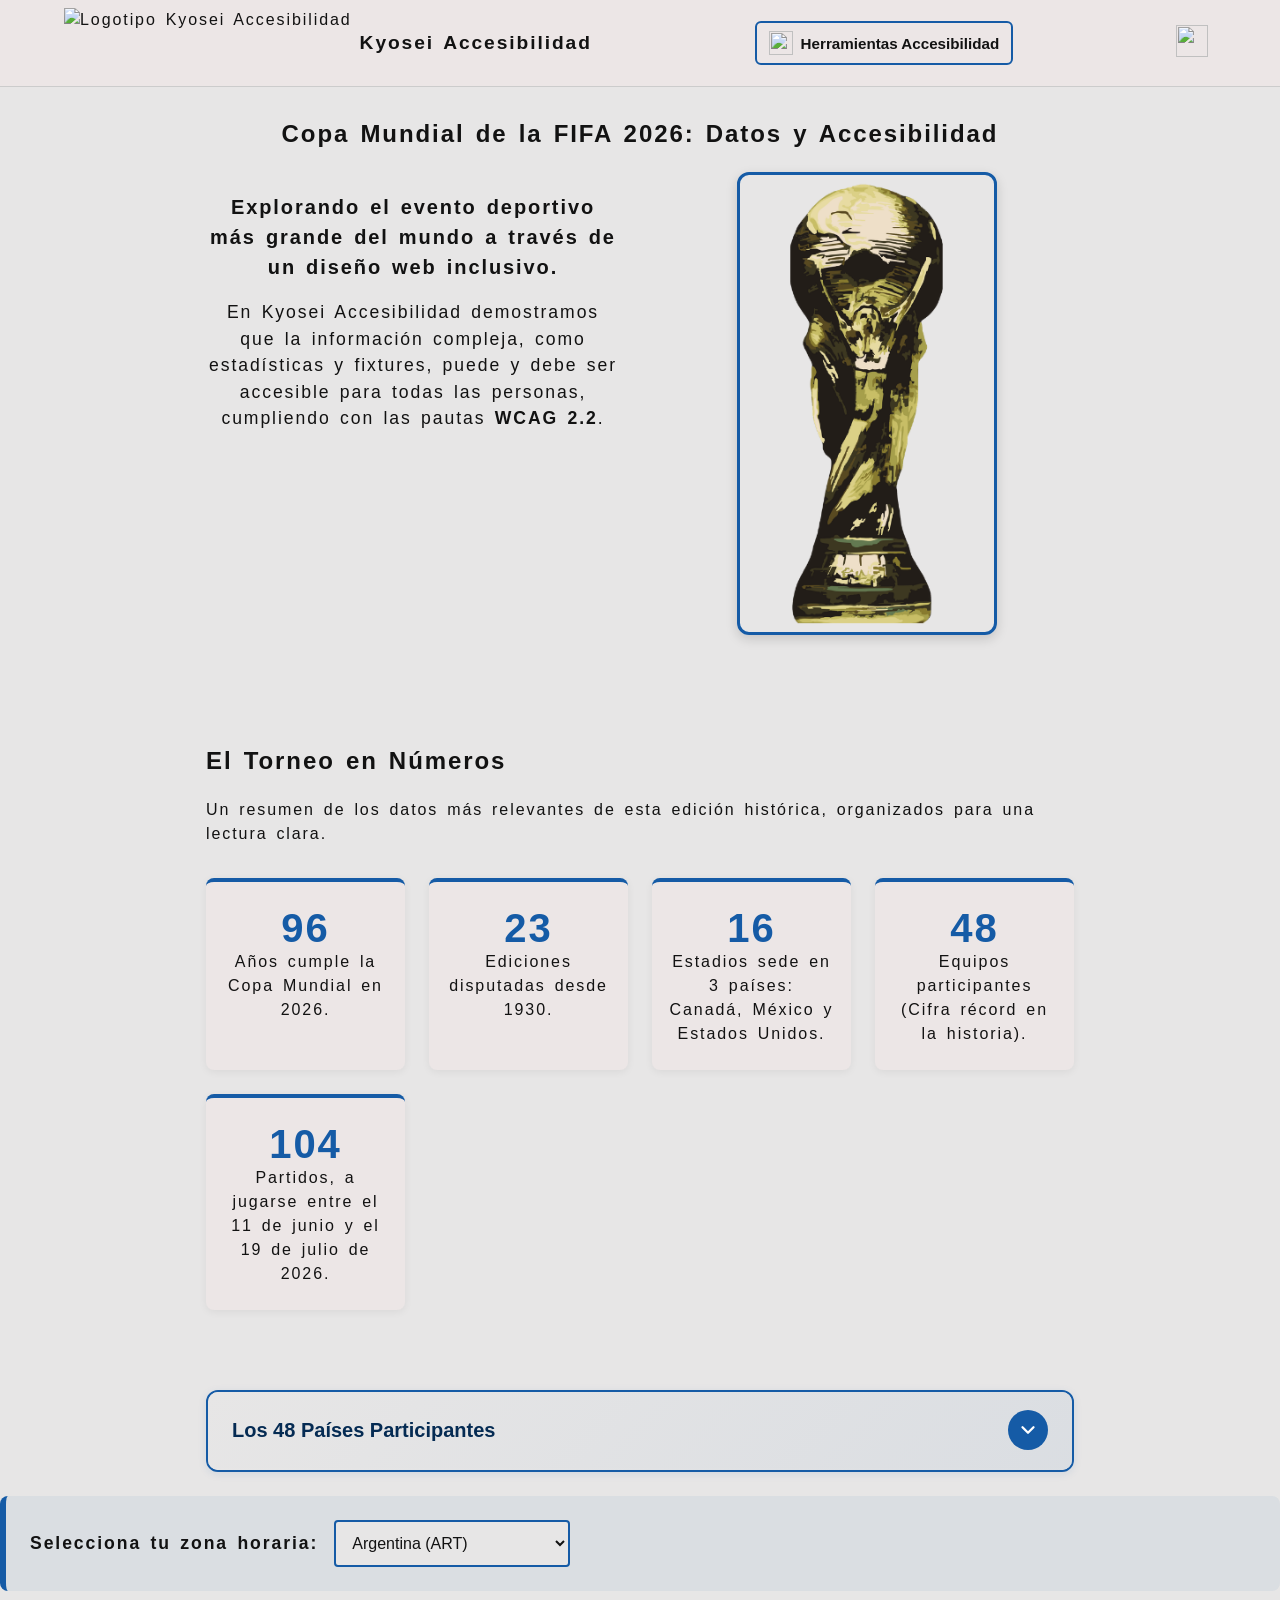
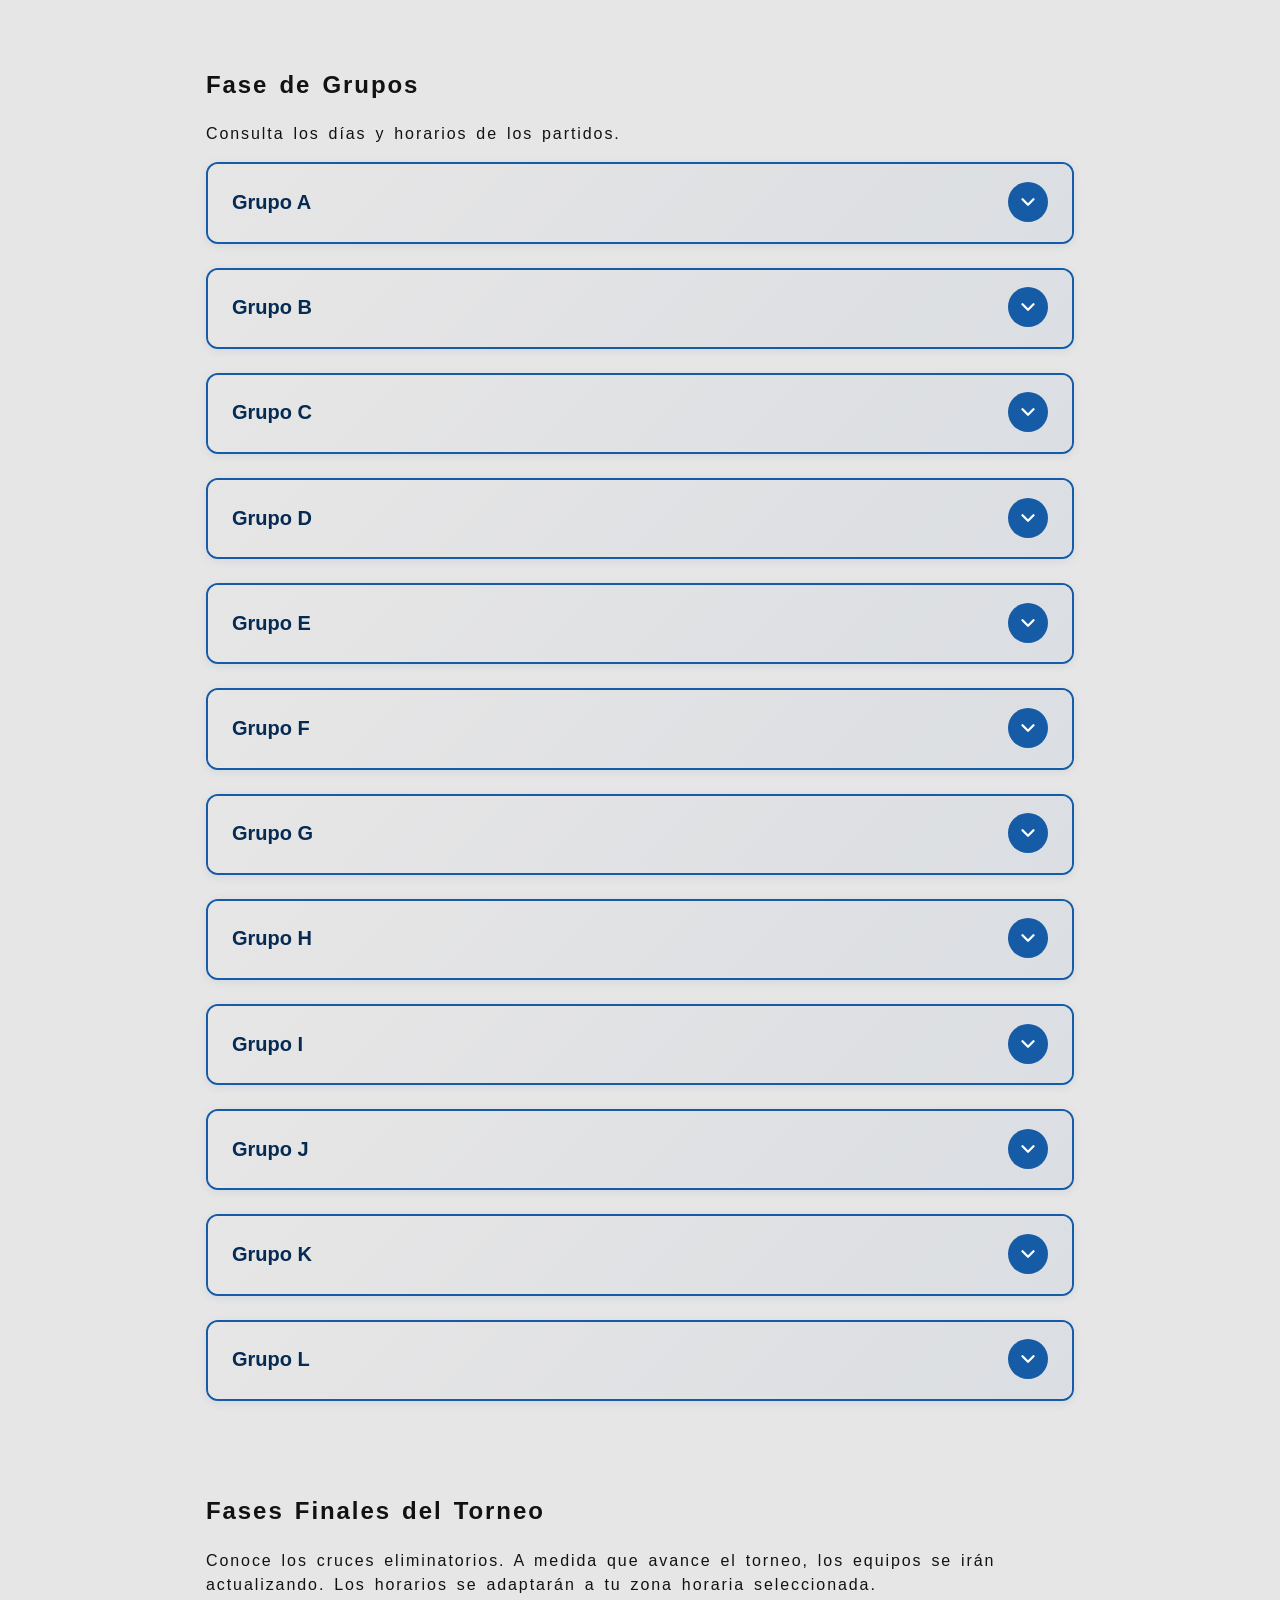
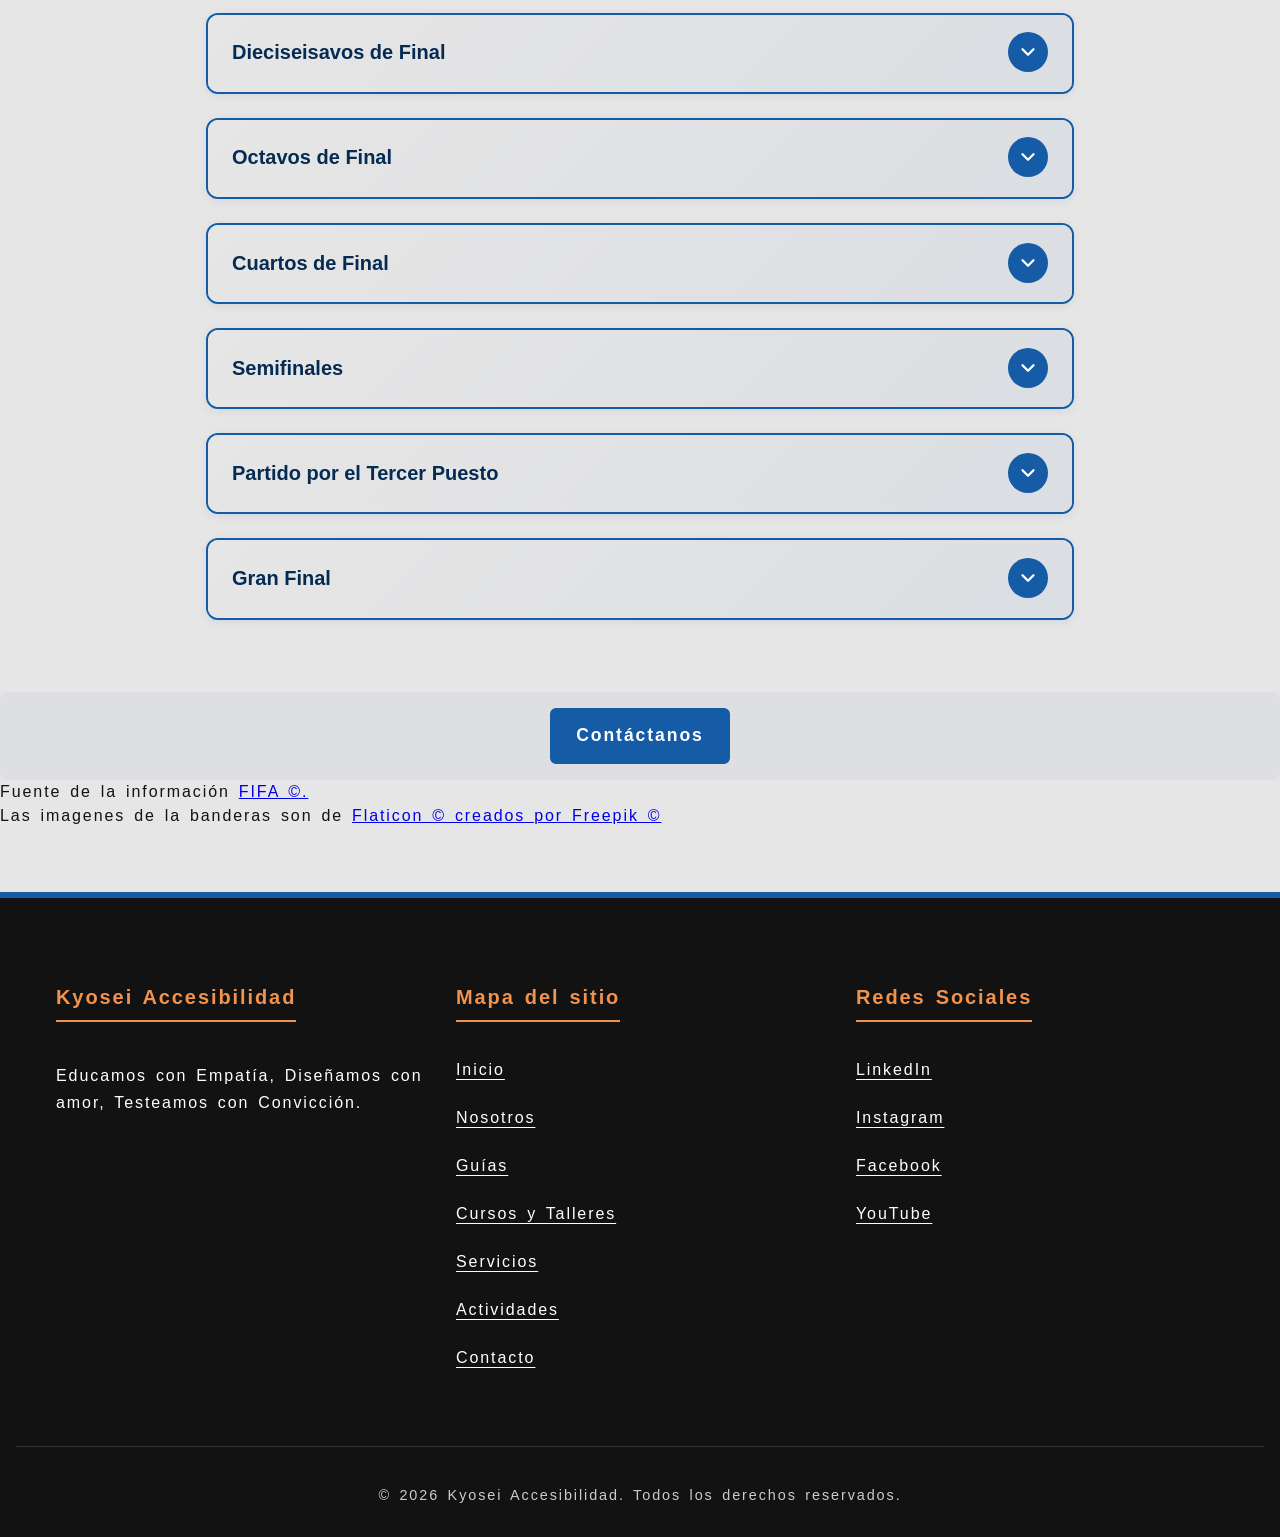
==== commit 48ff61dd: "ahora_crea_casi" ====
--- a/index.html
+++ b/index.html
@@ -255,13 +255,33 @@
         <!-- Controles de Zona Horaria Accesibles -->
         <div class="timezone-container">
             <label for="timezone-select">Selecciona tu zona horaria:</label>
-            <select id="timezone-select">
-                <option value="America/Argentina/Buenos_Aires" selected>Argentina (ART)</option>
-                <option value="America/Mexico_City">México (CDMX)</option>
-                <option value="America/Bogota">Colombia / Perú / Ecuador</option>
-                <option value="Europe/Madrid">España (Península)</option>
-                <option value="America/New_York">Estados Unidos (Este)</option>
+           
+                <select id="timezone-select" aria-controls="tz-announcer">
+                    <option value="America/Argentina/Buenos_Aires" selected>
+                        Argentina (ART)
+                    </option>
+
+                    <option value="America/Santiago">
+                        Chile
+                    </option>
+
+                    <option value="America/Bogota">
+                        Colombia / Ecuador / Perú
+                    </option>
+
+                    <option value="America/Mexico_City">
+                        México
+                    </option>
+
+                    <option value="Europe/Madrid">
+                        España (Península)
+                    </option>
+
+                    <option value="America/New_York">
+                        Estados Unidos (Este)
+                    </option>
             </select>
+            
         </div>
 
         <!-- Región viva ARIA: Anuncia a los lectores de pantalla cuando cambia la hora -->
@@ -271,7 +291,7 @@
         <h2 id="titulo-grupos">Fase de Grupos</h2>
         <p>Consulta los días y horarios de los partidos.</p>
 
-        <div class="timezone-container">
+        <!-- <div class="timezone-container">
             <label for="timezone-select">Selecciona tu zona horaria:</label>
             <select id="timezone-select" aria-controls="tz-announcer">
                 <option value="America/Argentina/Buenos_Aires" selected>Argentina (ART)</option>
@@ -280,7 +300,7 @@
                 <option value="Europe/Madrid">España (Península)</option>
                 <option value="America/New_York">Estados Unidos (Este)</option>
             </select>
-        </div>
+        </div> -->
 
         <div id="tz-announcer" class="sr-only" aria-live="polite" aria-atomic="true"></div>
 
@@ -339,10 +359,13 @@
                                 <tr class="highlight-row">
                                     <td>11 de junio</td>
                                     <td>
-                                        <!-- <div><time datetime="2026-06-11T23:00:00Z" data-utc="2026-06-11T23:00:00Z">16:00</time></div> -->
                                         <div>
+                                            <time datetime="2026-06-11T19:00:00Z" data-utc="2026-06-11T19:00:00Z">16:00</time>
+
+                                        </div>
+                                        <!-- <div>
                                             <div class="multi-time-info">
-                                            <!-- <span>Horarios:</span> -->
+                                             <span>Horarios:</span> 
                                             <ul class="time-list">
                                                 <li>16:00 (ARG/URU)</li>
                                                 <li>15:00 (CHI)</li>
@@ -350,7 +373,7 @@
                                                 <li>13:00 (MEX)</li>
                                                 <li>11:00 (ESP)</li>
                                             </ul>
-                                        </div>
+                                        </div> -->
                                         </div>
                                     </td>
                                     <th scope="row">México</th>
@@ -362,10 +385,10 @@
                                 <tr class="highlight-row">
                                     <td>11 de junio</td>
                                     <td>
-                                        <!-- <time datetime="2026-06-12T23:00:00Z" data-utc="2026-06-12T23:00:00Z">23:00</time> -->
-                                    <div>
+                                        <time datetime="2026-06-12T23:00:00Z" data-utc="2026-06-12T23:00:00Z">23:00</time>
+                                    <!-- <div>
                                         <div class="multi-time-info">
-                                            <!-- <span>Horarios:</span> -->
+                                             <span>Horarios:</span> 
                                             <ul class="time-list">
                                                 <li>23:00 (ARG/URU)</li>
                                                 <li>22:00 (CHI)</li>
@@ -373,7 +396,7 @@
                                                 <li>20:00 (MEX)</li>
                                                 <li>04:00 del 12 junio (ESP)</li>
                                             </ul>
-                                    </div>
+                                    </div> -->
                                     </td>
                                     <th scope="row">Corea del Sur</th>
                                     <td>República Checa</td>
@@ -384,9 +407,9 @@
                                 <tr class="highlight-row">
                                     <td>18 de junio</td>
                                     <td>
-                                        <!-- <time datetime="2026-06-17T23:00:00Z" data-utc="2026-06-17T23:00:00Z">13:00</time> -->
-                                    <div class="multi-time-info">
-                                            <!-- <span>Horarios:</span> -->
+                                        <time datetime="2026-06-17T23:00:00Z" data-utc="2026-06-17T23:00:00Z">13:00</time>
+                                    <!-- <div class="multi-time-info">
+                                             <span>Horarios:</span> 
                                             <ul class="time-list">
                                                 <li>13:00 (ARG/URU)</li>
                                                 <li>12:00 (CHI)</li>
@@ -394,7 +417,7 @@
                                                 <li>10:00 (MEX)</li>
                                                 <li>18:00 (ESP)</li>
                                             </ul>
-                                    </div>     
+                                    </div>      -->
                                     </td>
                                     <th scope="row">República Checa</th>
                                     <td>Sudáfrica</td>
@@ -405,9 +428,9 @@
                                 <tr class="highlight-row">
                                     <td>18 de junio</td>
                                     <td>
-                                        <!-- <time datetime="2026-06-18T23:00:00Z" data-utc="2026-06-18T23:00:00Z">22:00</time> -->
-                                    <div class="multi-time-info">
-                                            <!-- <span>Horarios:</span> -->
+                                        <time datetime="2026-06-18T23:00:00Z" data-utc="2026-06-18T23:00:00Z">22:00</time>
+                                    <!-- <div class="multi-time-info">
+                                            <span>Horarios:</span>
                                             <ul class="time-list">
                                                 <li>22:00 (ARG/URU)</li>
                                                 <li>21:00 (CHI)</li>
@@ -415,7 +438,7 @@
                                                 <li>19:00 (MEX)</li>
                                                 <li>17:00 (ESP)</li>
                                             </ul>
-                                    </div>       
+                                    </div>        -->
                                     </td>
                                     <th scope="row">México</th>
                                     <td>Corea del Sur</td>
@@ -426,9 +449,9 @@
                                 <tr class="highlight-row">
                                     <td>24 de junio</td>
                                     <td>
-                                        <!-- <time datetime="2026-06-23T22:00:00Z" data-utc="2026-06-23T22:00:00Z">22:00</time> -->
-                                    <div class="multi-time-info">
-                                            <!-- <span>Horarios:</span> -->
+                                        <time datetime="2026-06-23T22:00:00Z" data-utc="2026-06-23T22:00:00Z">22:00</time>
+                                    <!-- <div class="multi-time-info">
+                                            <span>Horarios:</span>
                                             <ul class="time-list">
                                                 <li>22:00 (ARG/URU)</li>
                                                 <li>21:00 (CHI)</li>
@@ -436,7 +459,7 @@
                                                 <li>19:00 (MEX)</li>
                                                 <li>17:00 (ESP)</li>
                                             </ul>
-                                    </div>       
+                                    </div>        -->
                                     </td>
                                     <th scope="row">República Checa</th>
                                     <td>México</td>
@@ -447,9 +470,9 @@
                                 <tr class="highlight-row">
                                     <td>24 de junio</td>
                                     <td>
-                                        <!-- <time datetime="2026-06-24T01:00:00Z" data-utc="2026-06-24T01:00:00Z">22:00</time> -->
-                                    <div class="multi-time-info">
-                                            <!-- <span>Horarios:</span> -->
+                                        <time datetime="2026-06-24T01:00:00Z" data-utc="2026-06-24T01:00:00Z">22:00</time>
+                                    <!-- <div class="multi-time-info">
+                                            <span>Horarios:</span>
                                             <ul class="time-list">
                                                 <li>22:00 (ARG/URU)</li>
                                                 <li>21:00 (CHI)</li>
@@ -457,7 +480,7 @@
                                                 <li>19:00 (MEX)</li>
                                                 <li>17:00 (ESP)</li>
                                             </ul>
-                                    </div>    
+                                    </div>     -->
                                     </td>
                                     <th scope="row">Sudáfrica </th>
                                     <td>Corea del Sur</td>
@@ -528,8 +551,8 @@
                                 <tr class="highlight-row">
                                     <td>12 de junio</td>
                                     <td>
-                                        <!-- <time datetime="2026-06-12T19:00:00Z" data-utc="2026-06-12T19:00:00Z">16:00</time> -->
-                                     <div class="multi-time-info">
+                                        <time datetime="2026-06-12T19:00:00Z" data-utc="2026-06-12T19:00:00Z">16:00</time>
+                                     <!-- <div class="multi-time-info">
                                             
                                             <ul class="time-list">
                                                  <li>16:00 (ARG/URU)</li>
@@ -538,7 +561,7 @@
                                                 <li>13:00 (MEX)</li>
                                                 <li>11:00 (ESP)</li>
                                             </ul>
-                                    </div>     
+                                    </div>      -->
                                     </td>
                                     <th scope="row">Canadá</th>
                                     <td>Bosnia y Herzegovina</td>
@@ -549,8 +572,8 @@
                                     <!-- partido 2 grupo b -->
                                     <td>13 de junio</td>
                                     <td>
-                                        <!-- <time datetime="2026-06-13T22:00:00Z" data-utc="2026-06-13T22:00:00Z">13:00</time> -->
-                                        <div class="multi-time-info">
+                                        <time datetime="2026-06-13T22:00:00Z" data-utc="2026-06-13T22:00:00Z">13:00</time>
+                                        <!-- <div class="multi-time-info">
                                             
                                             <ul class="time-list">
                                                 <li>16:00 (ARG/URU)</li>
@@ -559,7 +582,7 @@
                                                 <li>13:00 (MEX)</li>
                                                 <li>11:00 (ESP)</li>
                                             </ul>
-                                        </div> 
+                                        </div>  -->
                                     </td>
                                     <th scope="row">Qatar</th>
                                     <td>Suiza</td>
@@ -570,8 +593,8 @@
                                     <!-- partido 3 grupo b -->
                                     <td>18 de junio</td>
                                     <td>
-                                        <!-- <time datetime="2026-06-18T19:00:00Z" data-utc="2026-06-18T19:00:00Z">16:00</time> -->
-                                     <div class="multi-time-info">
+                                        <time datetime="2026-06-18T19:00:00Z" data-utc="2026-06-18T19:00:00Z">16:00</time>
+                                    <!-- <div class="multi-time-info">
                                             
                                             <ul class="time-list">
                                                 <li>16:00 (ARG/URU)</li>
@@ -581,7 +604,7 @@
                                                 <li>11:00 (ESP)</li>
 
                                             </ul>
-                                    </div>      
+                                    </div>       -->
                                     </td>
                                     <th scope="row">Suiza</th>
                                     <td>Bosnia y Herzegovina</td>
@@ -592,8 +615,8 @@
                                     <td>18 de junio</td>
                                     <!-- partido 4 grupo b -->
                                     <td>
-                                        <!-- <time datetime="2026-06-19T22:00:00Z" data-utc="2026-06-19T22:00:00Z">19:00</time> -->
-                                        <div class="multi-time-info">
+                                        <time datetime="2026-06-19T22:00:00Z" data-utc="2026-06-19T22:00:00Z">19:00</time>
+                                        <!-- <div class="multi-time-info">
                                             
                                             <ul class="time-list">
                                                 <li>19:00 (ARG/URU)</li>
@@ -602,7 +625,7 @@
                                                 <li>16:00 (MEX)</li>
                                                 <li>14:00 (ESP)</li>
                                             </ul>
-                                    </div>  
+                                        </div>   -->
                                     </td>
                                     <th scope="row">Canadá</th>
                                     <td>Qatar</td>
@@ -613,8 +636,8 @@
                                     <td>24 de junio</td>
                                     <!-- partido 5 grupo b -->
                                     <td>
-                                        <!-- <time datetime="2026-06-24T19:00:00Z" data-utc="2026-06-24T19:00:00Z">16:00</time> -->      
-                                        <div class="multi-time-info">
+                                        <time datetime="2026-06-24T19:00:00Z" data-utc="2026-06-24T19:00:00Z">16:00</time>      
+                                        <!-- <div class="multi-time-info">
                                             
                                             <ul class="time-list">
                                                 <li>16:00 (ARG/URU)</li>
@@ -623,7 +646,7 @@
                                                 <li>13:00 (MEX)</li>
                                                 <li>11:00 (ESP)</li>
                                             </ul>
-                                        </div> 
+                                        </div>  -->
                                     </td>
                                     <th scope="row">Suiza</th>
                                     <td>Canada</td>
@@ -634,8 +657,8 @@
                                     <td>24 de junio</td>
                                     <!-- partido 6 grupo b -->
                                     <td>
-                                        <!-- <time datetime="2026-06-24T19:00:00Z" data-utc="2026-06-24T19:00:00Z">16:00</time> -->
-                                        <div class="multi-time-info">
+                                        <time datetime="2026-06-24T19:00:00Z" data-utc="2026-06-24T19:00:00Z">16:00</time>
+                                        <!-- <div class="multi-time-info">
                                             
                                             <ul class="time-list">
                                                 <li>16:00 (ARG/URU)</li>
@@ -644,7 +667,7 @@
                                                 <li>13:00 (MEX)</li>
                                                 <li>11:00 (ESP)</li>
                                             </ul>
-                                        </div> 
+                                        </div>  -->
                                     </td>
                                     <th scope="row">Bosnia y Herzegovina</th>
                                     <td>Qatar</td>
